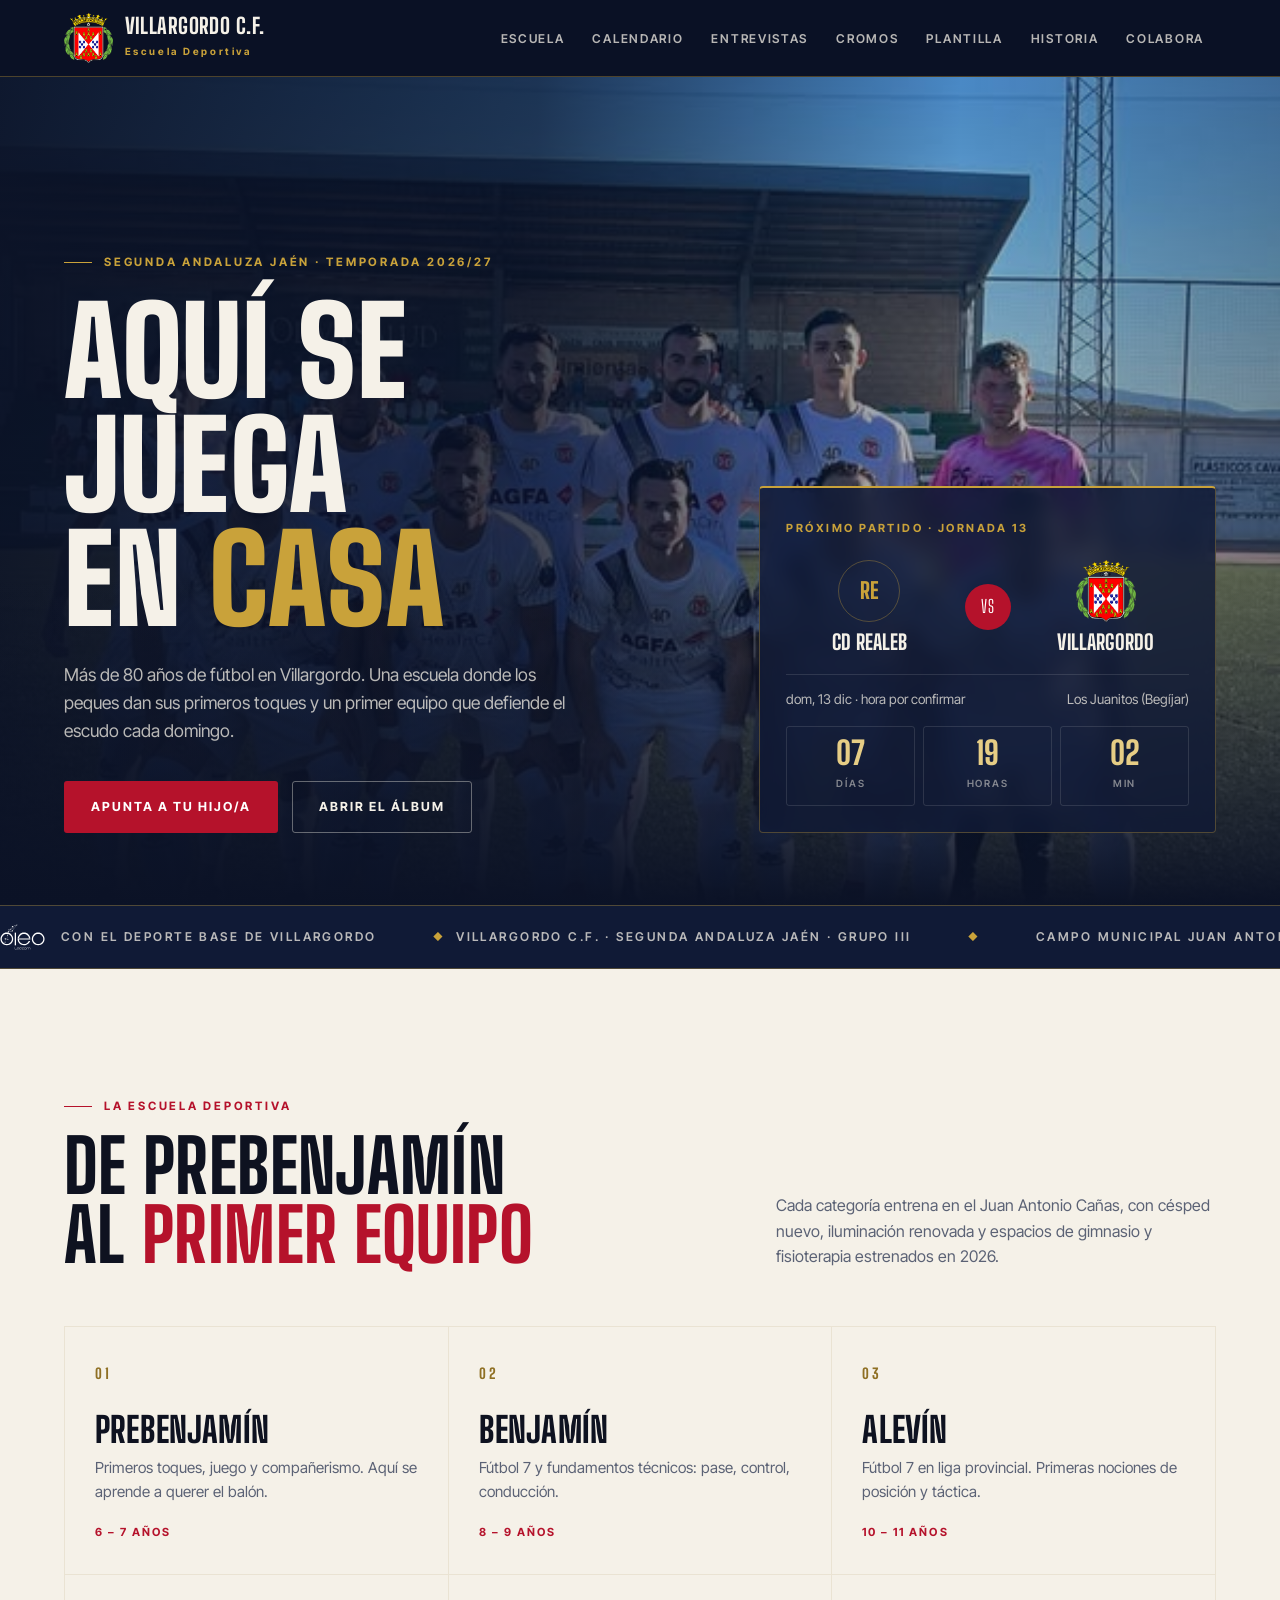
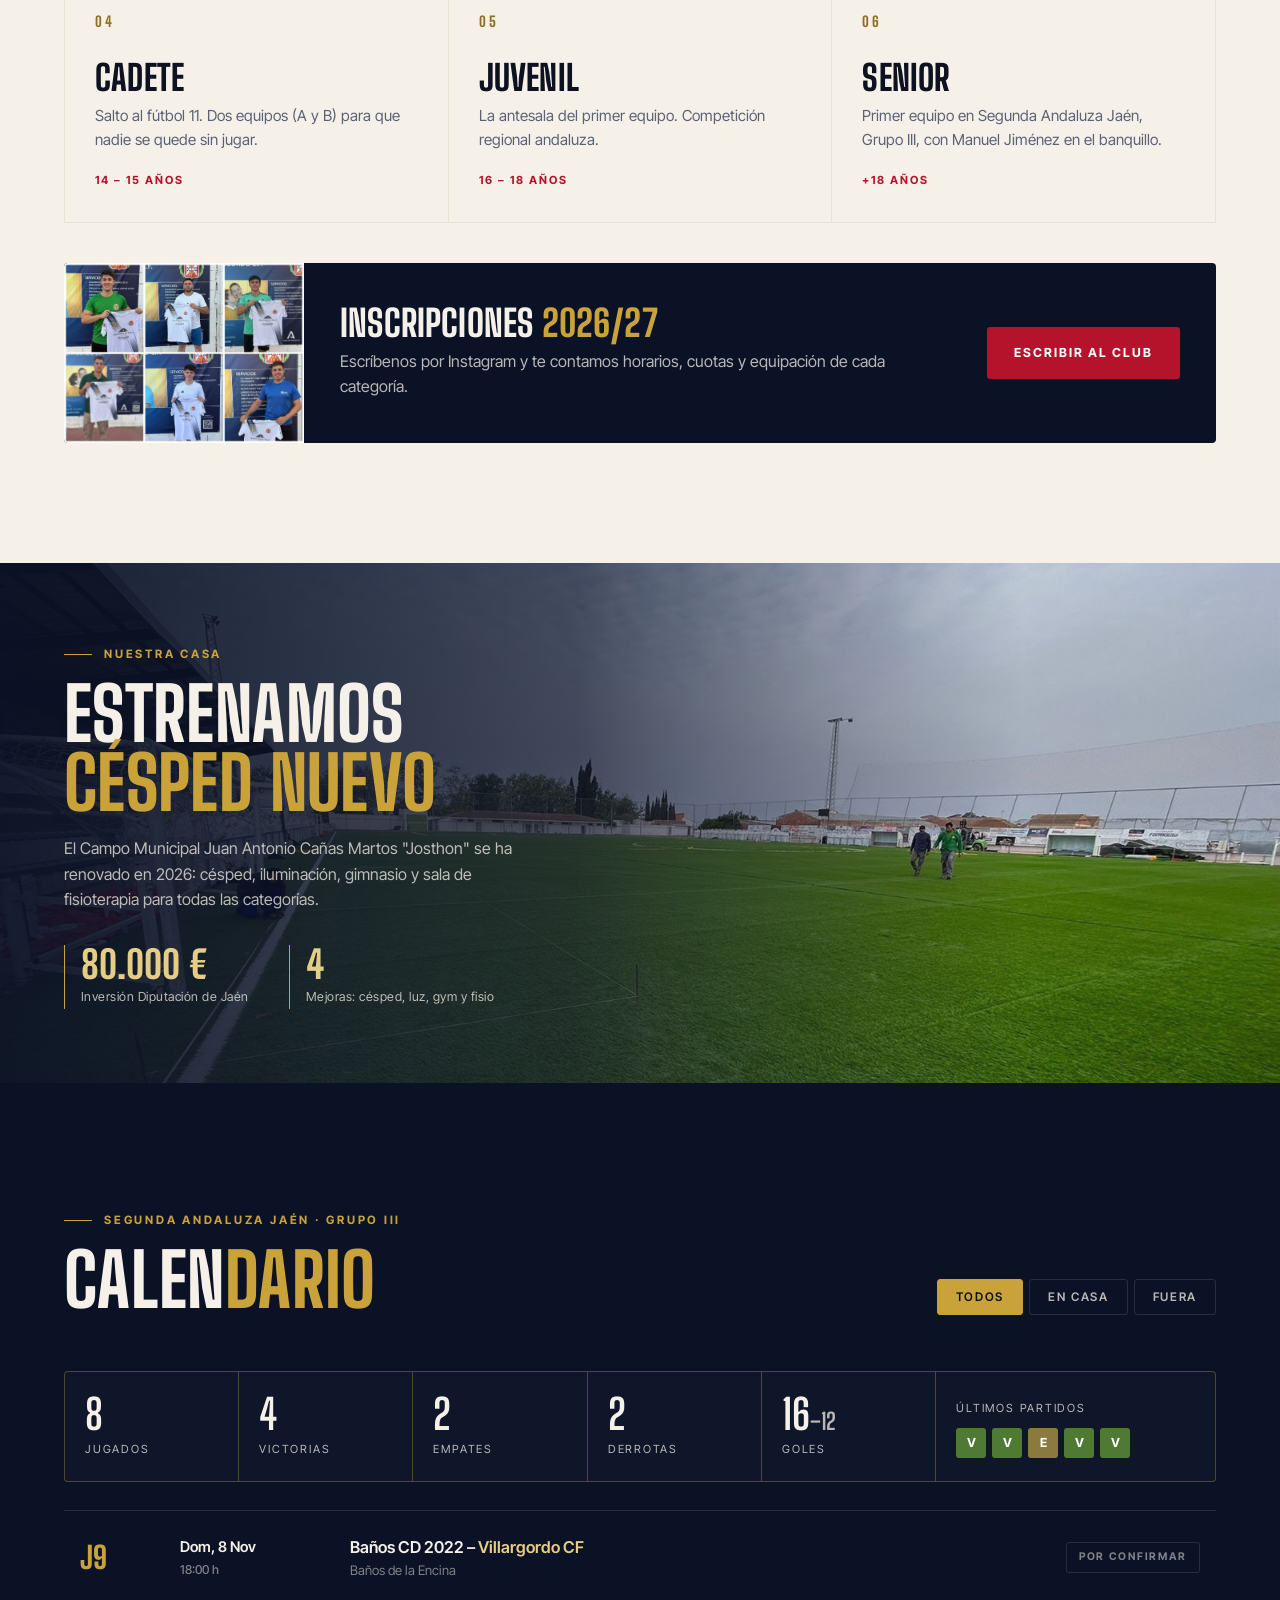
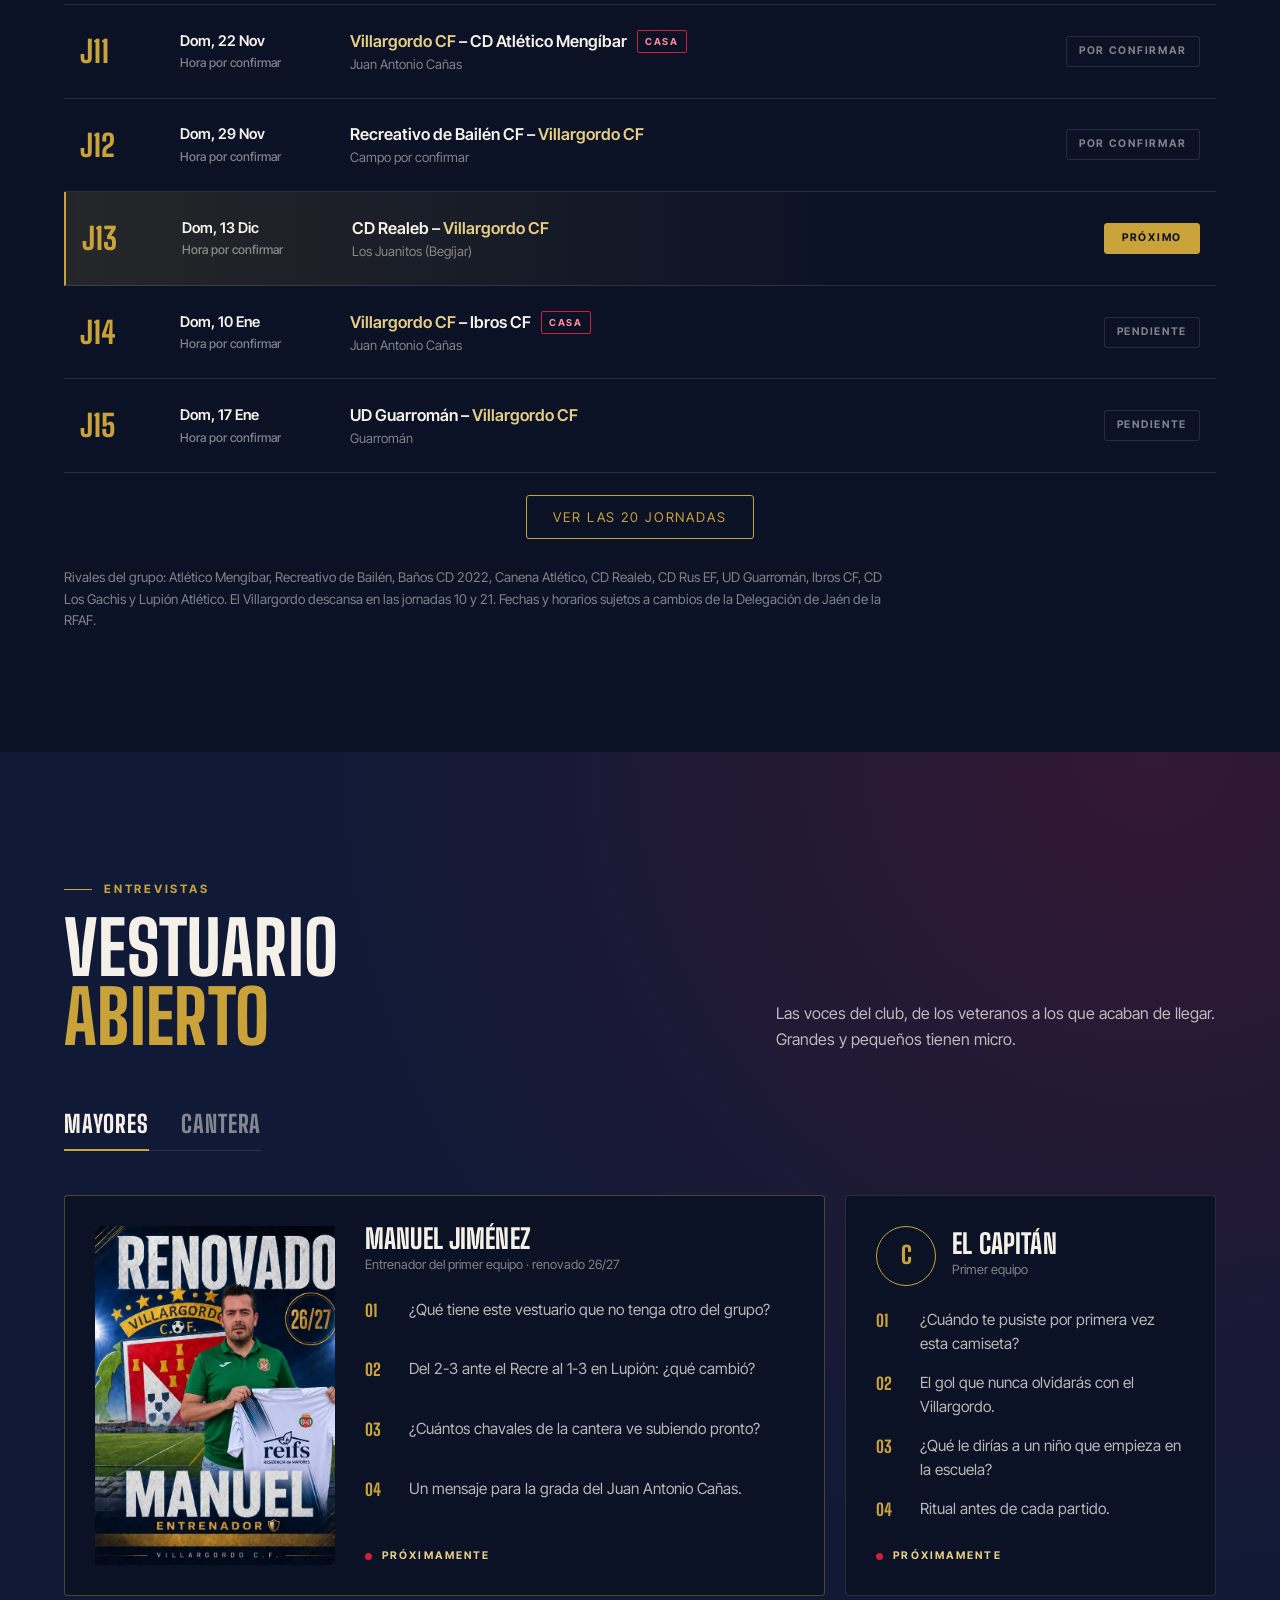
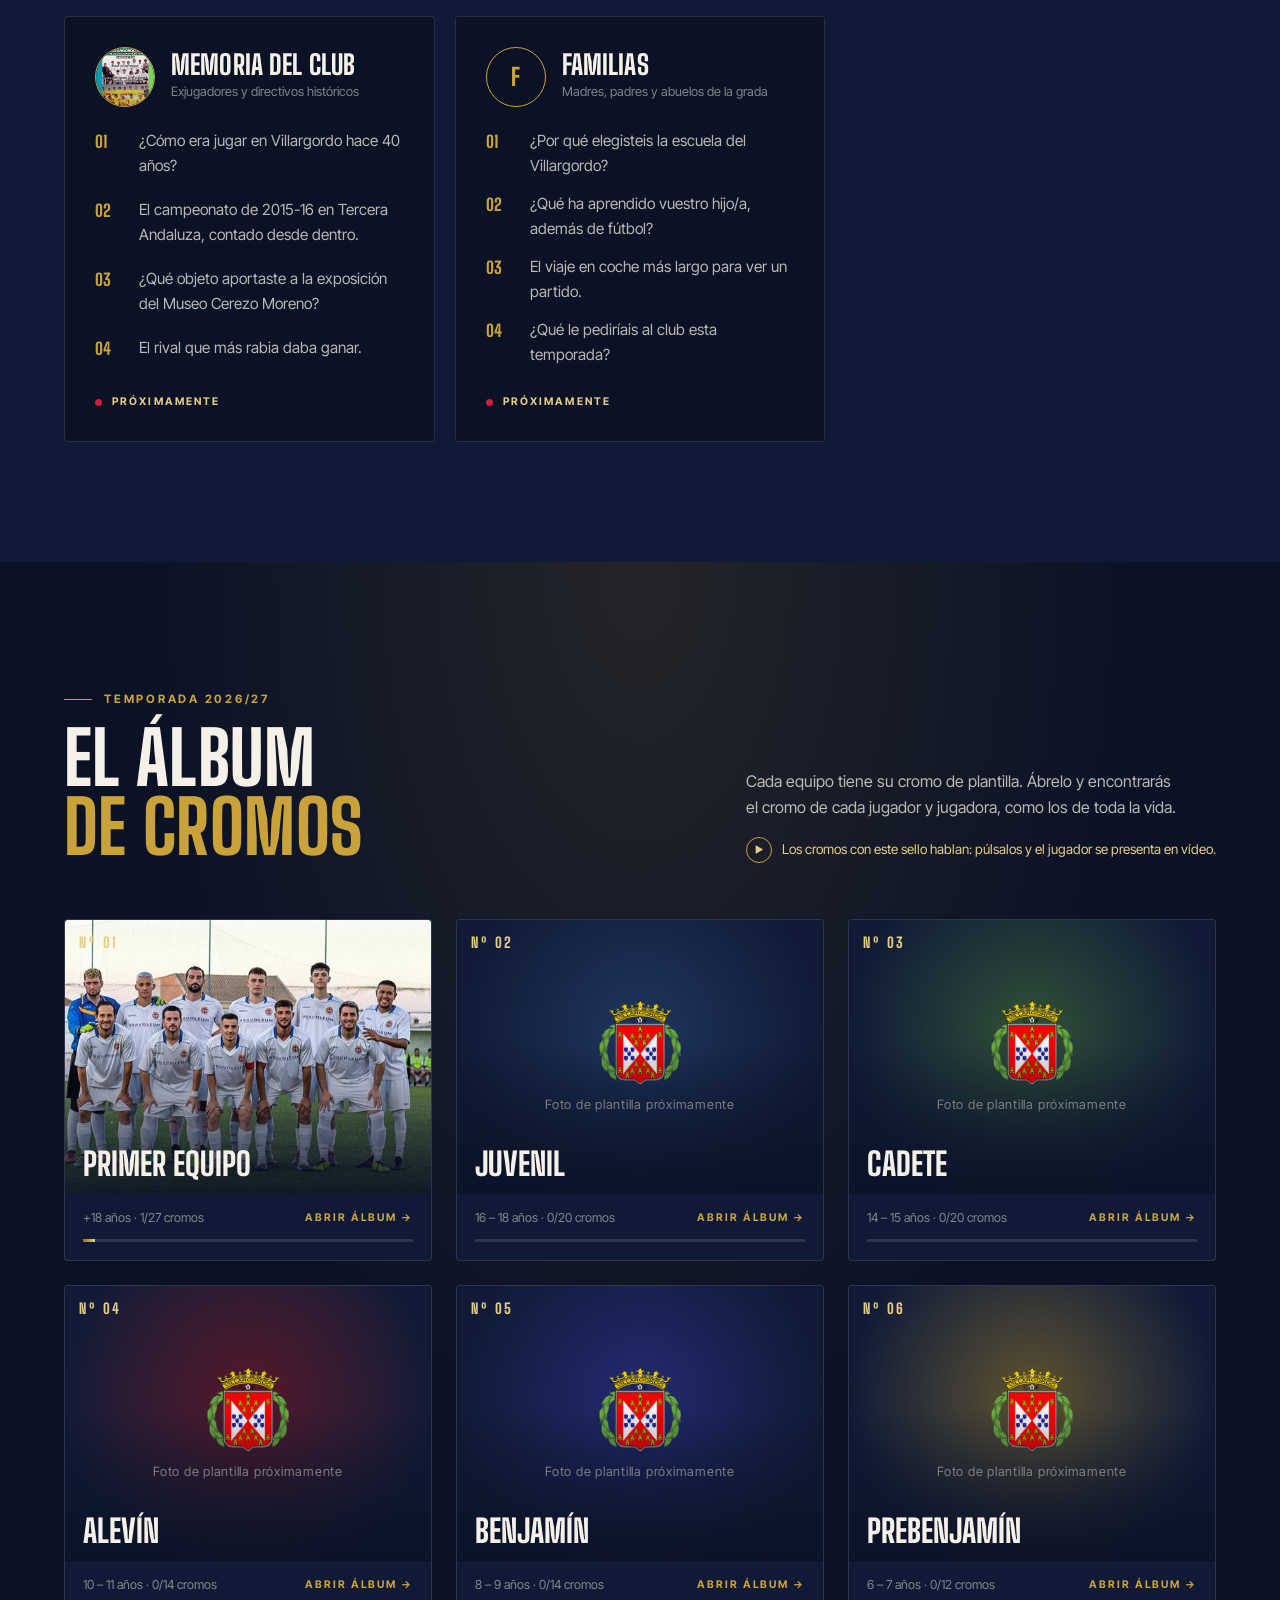
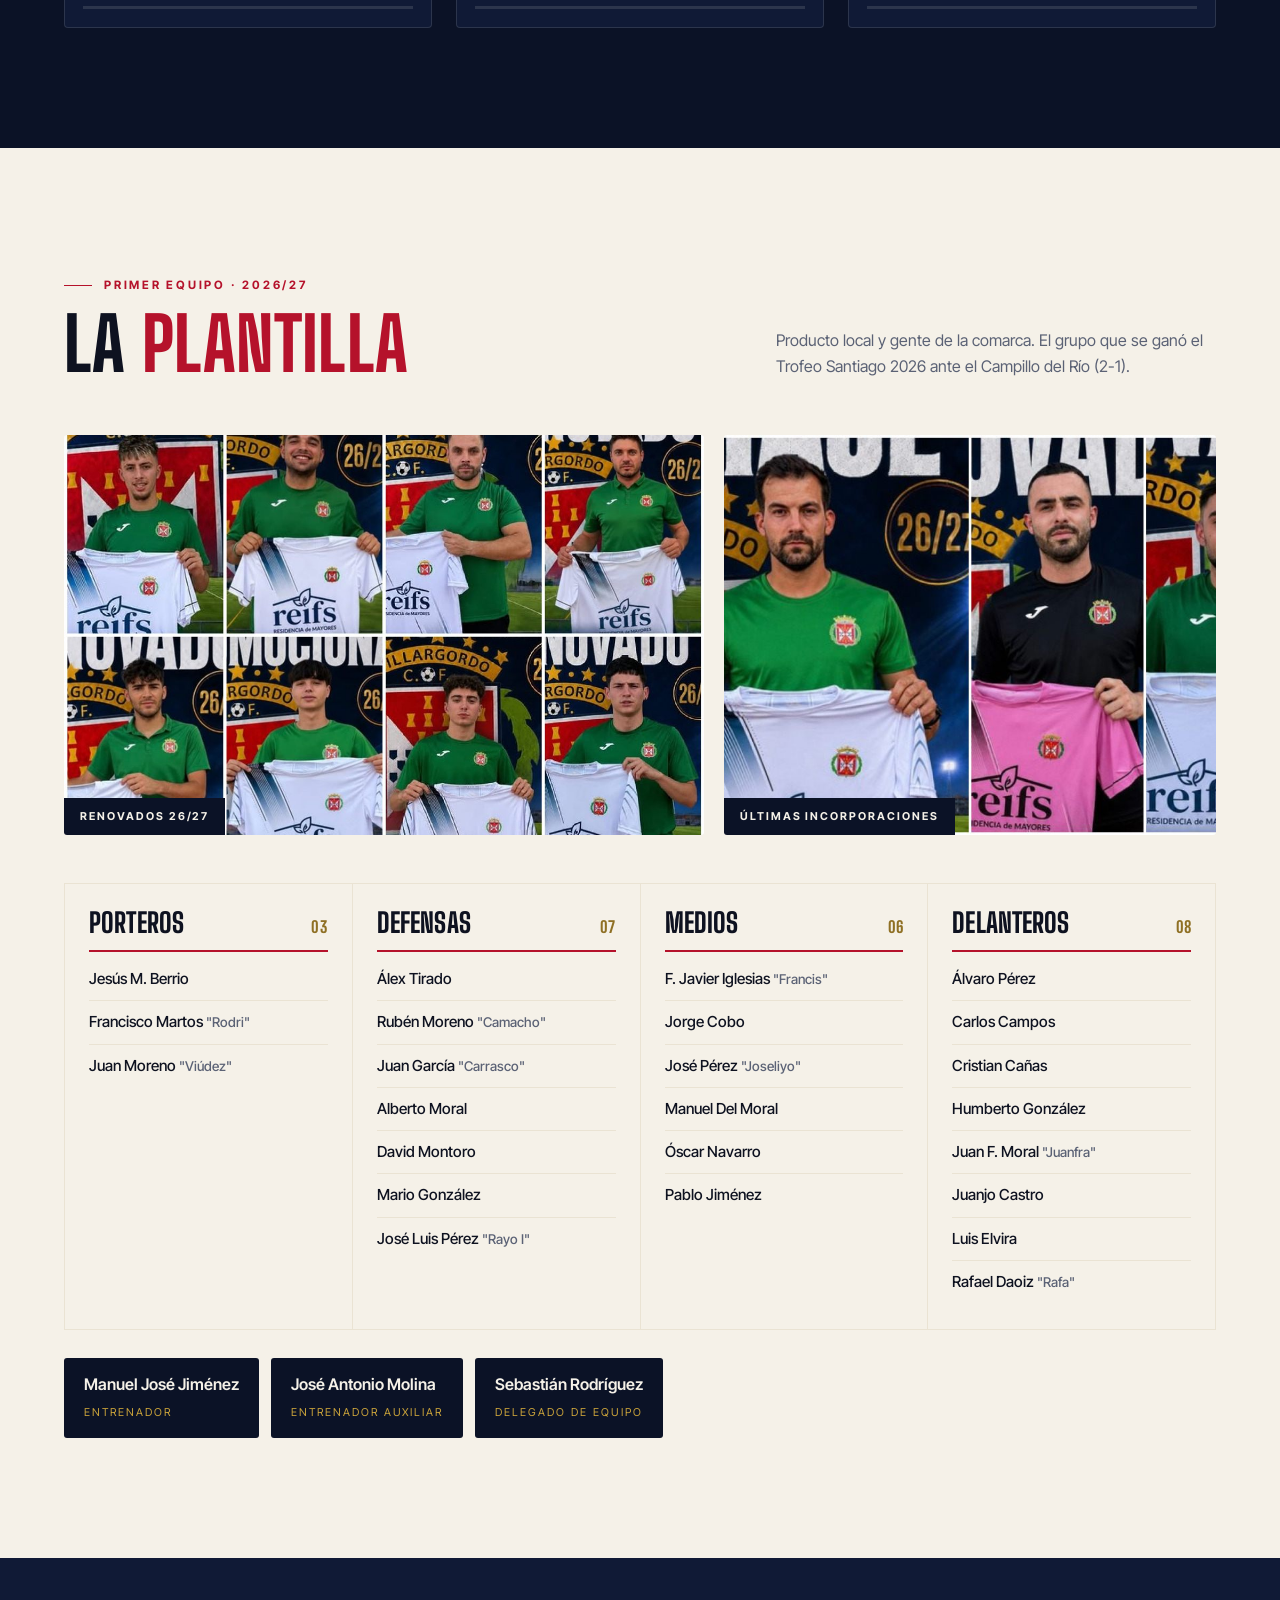
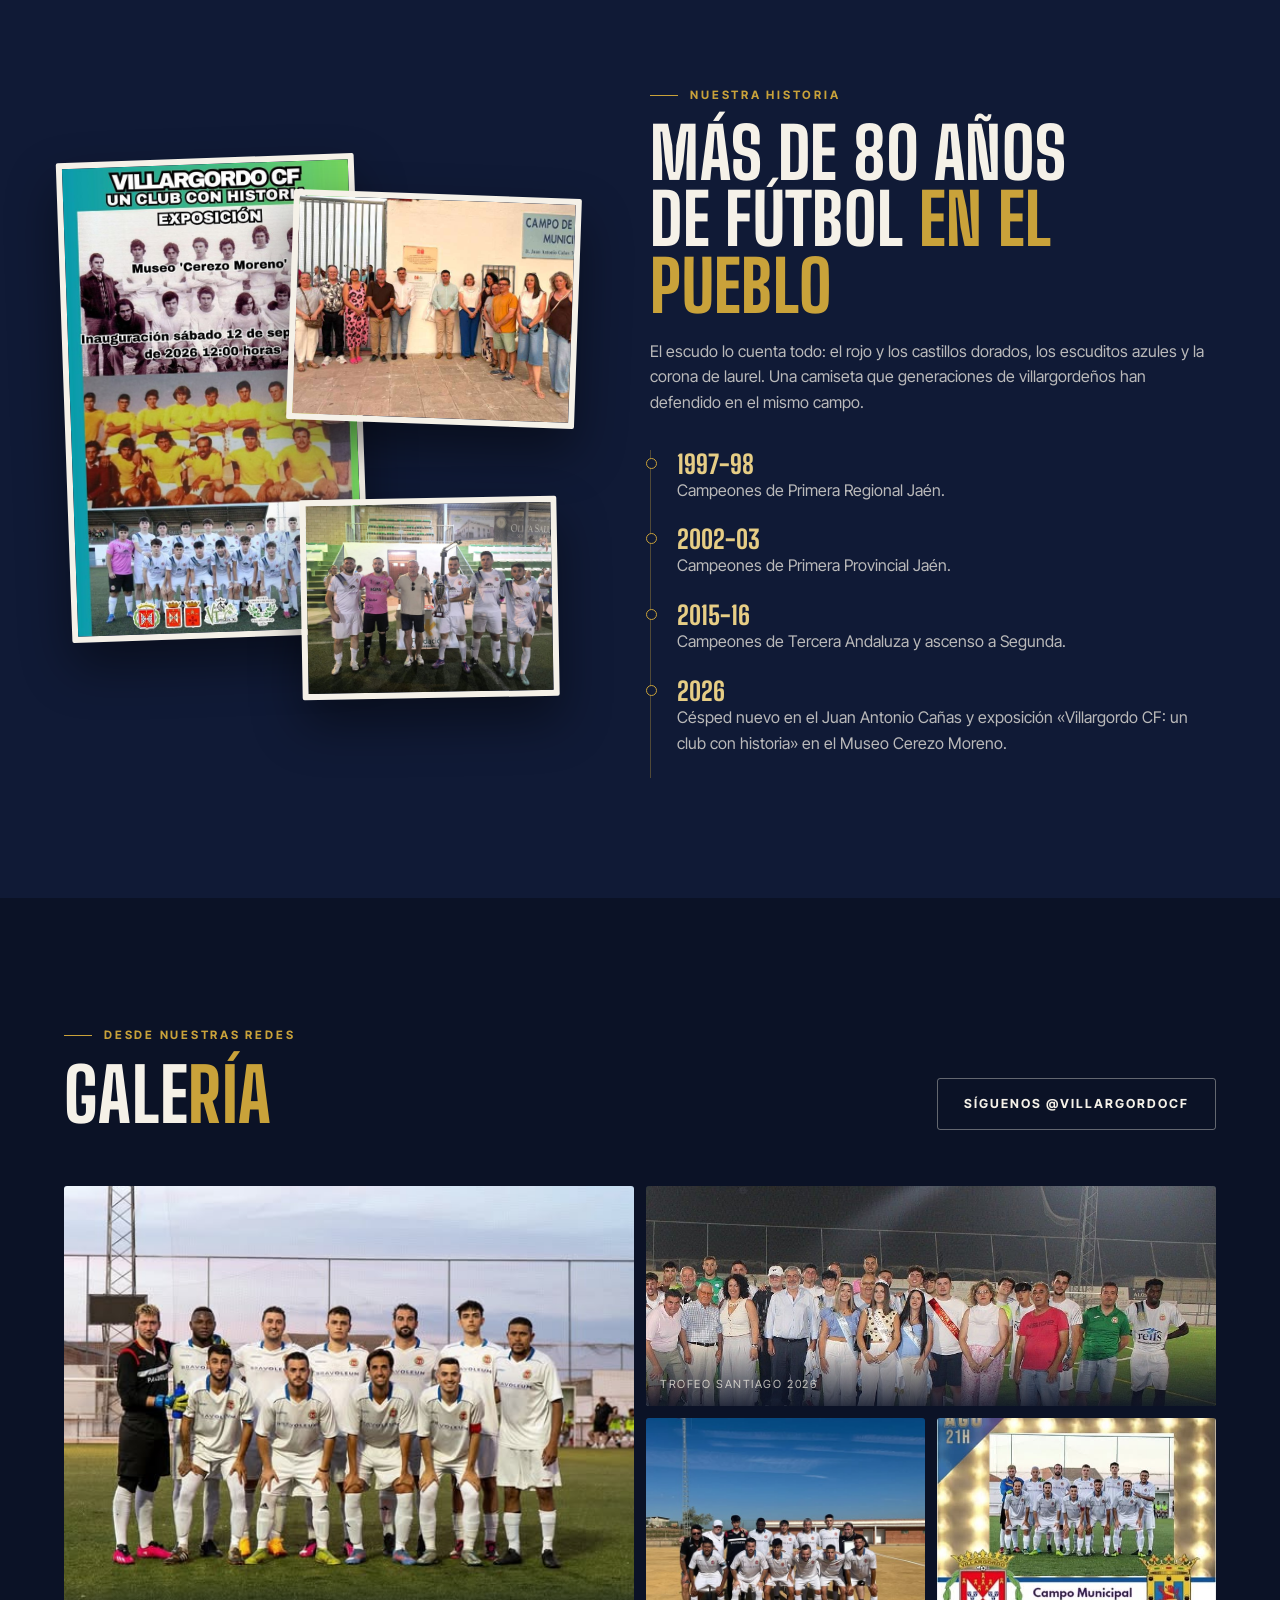
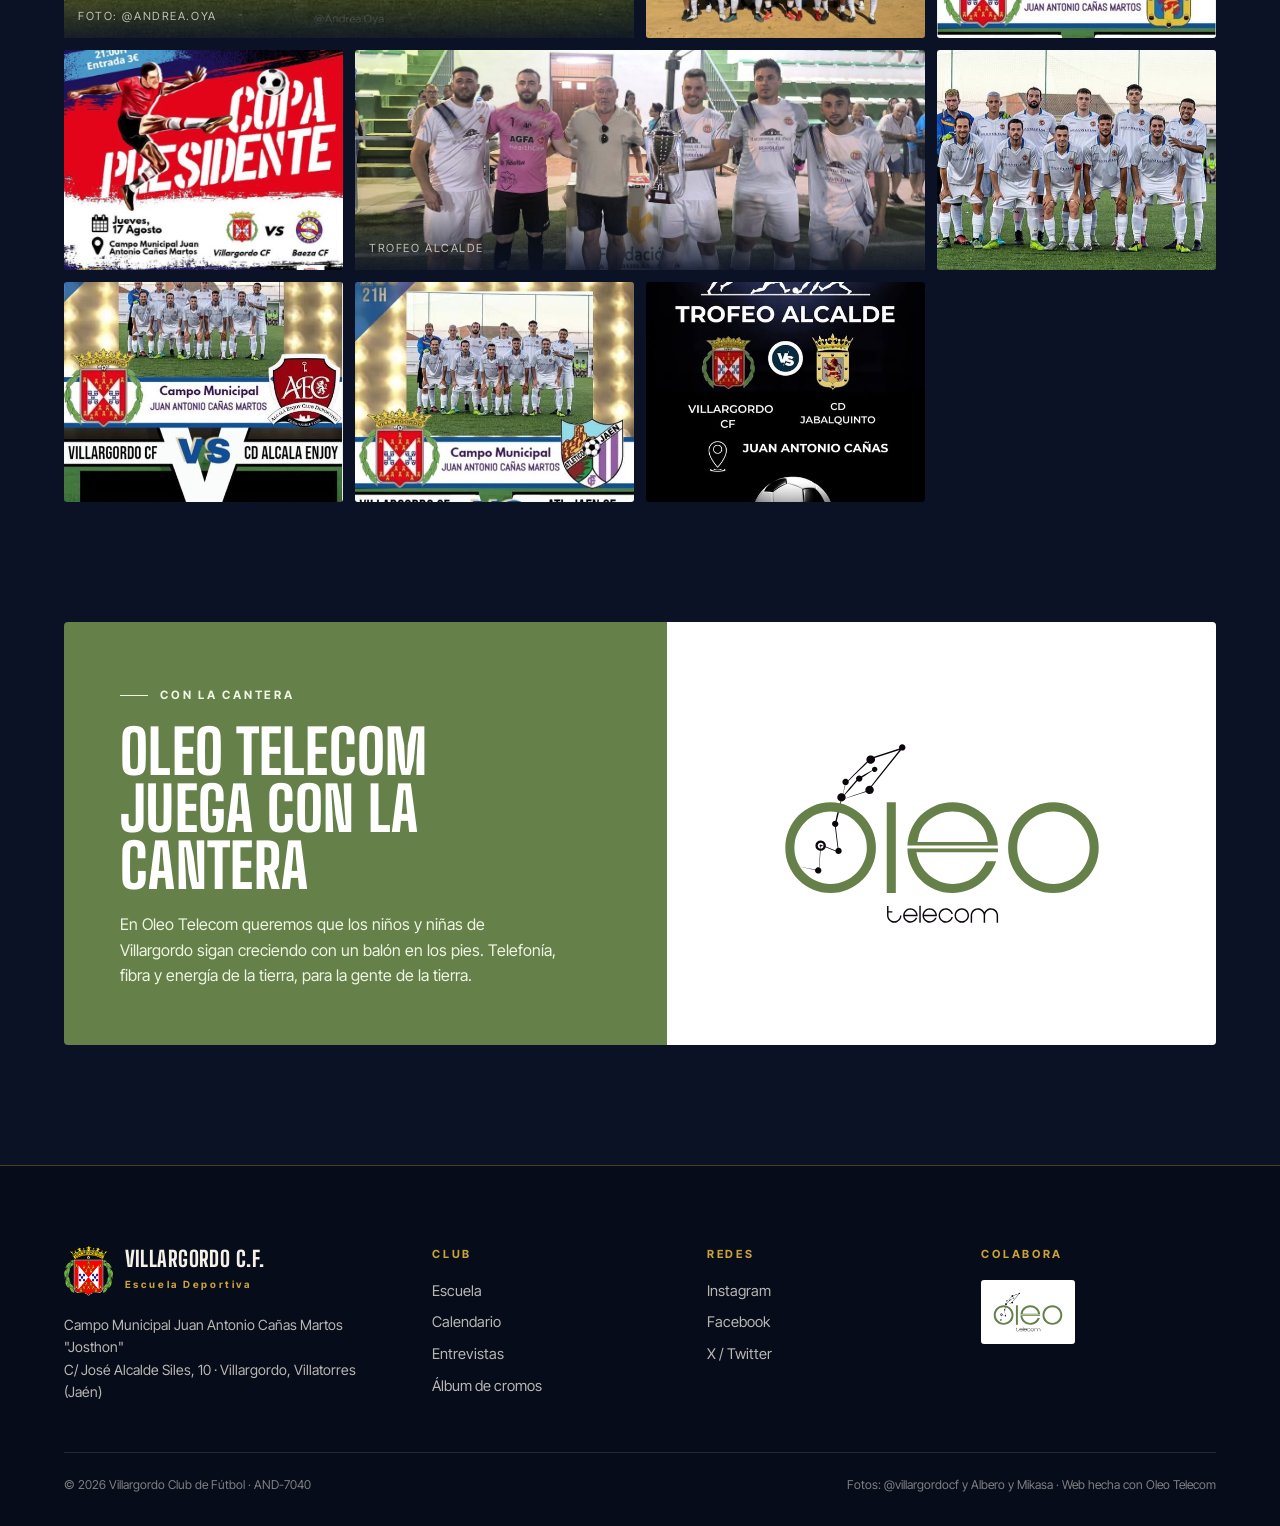
==== index.html @ f316172e "Actualiza la web 5/11/2026, 17:47:30" ====
<!doctype html>
<html lang="es">
<head>
<meta charset="utf-8">
<meta name="viewport" content="width=device-width, initial-scale=1">
<title>Escuela Deportiva Villargordo CF</title>
<meta name="description" content="Escuela Deportiva y primer equipo del Villargordo CF (Villatorres, Jaén). Calendario, cantera, entrevistas, álbum de cromos y más de 80 años de fútbol en Villargordo.">
<meta name="theme-color" content="#0B1226">
<link rel="icon" href="img/escudo.png">
<link rel="preconnect" href="https://fonts.googleapis.com">
<link rel="preconnect" href="https://fonts.gstatic.com" crossorigin>
<link href="https://fonts.googleapis.com/css2?family=Big+Shoulders+Display:wght@700;800;900&family=Inter+Tight:wght@400;500;600;700&display=swap" rel="stylesheet">
<link rel="stylesheet" href="cromos.css?v=2">
<style>
:root{
  --noche:#0B1226; --noche-2:#101A36; --noche-3:#17234A; --fondo-pie:#070C1A;
  --carmesi:#B5122B; --carmesi-2:#D21E3B;
  --oro:#C9A23A; --oro-claro:#E6CD85; --oro-osc:#8F7024;
  --hueso:#F5F1E8; --hueso-2:#EAE3D3; --tinta:#0E1220; --gris:#5B6275;
  --claro:rgba(245,241,232,.74); --tenue:rgba(245,241,232,.5);
  --hilo:rgba(201,162,58,.35); --hilo-claro:rgba(245,241,232,.12);
  --laurel:#4F7A34; --oleo:#658049;
  --display:"Big Shoulders Display",Impact,sans-serif;
  --texto:"Inter Tight",system-ui,sans-serif;
  --r:14px;
}
*{box-sizing:border-box;margin:0;padding:0}
html{scroll-behavior:smooth}
body{font-family:var(--texto);color:var(--hueso);background:var(--noche);line-height:1.6;overflow-x:hidden;-webkit-font-smoothing:antialiased}
img{max-width:100%;display:block}
a{color:inherit}
.wrap{max-width:1200px;margin:0 auto;padding:0 24px}
h1,h2,h3{font-family:var(--display);font-weight:800;text-transform:uppercase;line-height:.94;letter-spacing:.005em}
.kicker{display:inline-flex;align-items:center;gap:12px;font-size:.72rem;font-weight:700;letter-spacing:.24em;text-transform:uppercase;color:var(--oro)}
.kicker::before{content:"";width:28px;height:1px;background:currentColor}
.sec{padding:120px 0;position:relative}
.sec-head{display:flex;justify-content:space-between;align-items:end;gap:32px;margin-bottom:56px;flex-wrap:wrap}
.sec-head h2{font-size:clamp(2.6rem,6vw,4.6rem);margin-top:16px}
.sec-head h2 em{font-style:normal;color:var(--oro)}
.sec-head p{max-width:440px;color:var(--claro)}
/* secciones claras */
.claro{background:var(--hueso);color:var(--tinta)}
.claro .sec-head p{color:var(--gris)}
.claro .kicker{color:var(--carmesi)}
.claro .sec-head h2 em{color:var(--carmesi)}

.btns{display:flex;gap:14px;margin-top:36px;flex-wrap:wrap}
.btn{display:inline-flex;align-items:center;gap:10px;padding:15px 26px;border-radius:3px;font-weight:700;font-size:.78rem;letter-spacing:.16em;text-transform:uppercase;text-decoration:none;border:1px solid transparent;cursor:pointer;font-family:inherit;transition:background .25s,color .25s,border-color .25s}
.btn-rojo{background:var(--carmesi);color:#fff}
.btn-rojo:hover{background:var(--carmesi-2)}
.btn-linea{border-color:rgba(245,241,232,.38);color:var(--hueso);background:transparent}
.btn-linea:hover{border-color:var(--oro);color:var(--oro)}
.btn-oscuro{background:var(--tinta);color:var(--hueso)}
.btn-oscuro:hover{background:var(--carmesi)}

/* ---------- cabecera ---------- */
.top{position:sticky;top:0;z-index:50;background:rgba(11,18,38,.86);backdrop-filter:blur(12px);-webkit-backdrop-filter:blur(12px);border-bottom:1px solid var(--hilo)}
.top .wrap{display:flex;align-items:center;justify-content:space-between;height:76px}
.marca{display:flex;align-items:center;gap:12px;text-decoration:none}
.marca img{height:50px;width:auto}
.marca b{font-family:var(--display);font-size:1.35rem;font-weight:800;text-transform:uppercase;line-height:.9;letter-spacing:.02em}
.marca small{display:block;font-size:.62rem;letter-spacing:.26em;color:var(--oro);font-weight:700;margin-top:3px}
nav ul{display:flex;gap:4px;list-style:none}
nav a{text-decoration:none;font-weight:600;font-size:.76rem;letter-spacing:.14em;text-transform:uppercase;padding:10px 12px;color:var(--claro);position:relative;transition:color .2s}
nav a::after{content:"";position:absolute;left:12px;right:12px;bottom:4px;height:1px;background:var(--oro);transform:scaleX(0);transition:transform .25s}
nav a:hover{color:var(--hueso)}
nav a:hover::after{transform:scaleX(1)}
.burger{display:none;background:none;border:1px solid var(--hilo);color:var(--hueso);font-size:1.3rem;width:44px;height:44px;border-radius:3px;cursor:pointer}

/* ---------- portada ---------- */
.hero{position:relative;min-height:92vh;display:flex;align-items:flex-end;overflow:hidden;background:var(--noche)}
.hero>img{position:absolute;inset:0;width:100%;height:100%;object-fit:cover;object-position:center 35%}
.hero::before{content:"";position:absolute;inset:0;z-index:1;background:linear-gradient(90deg,rgba(11,18,38,.96) 0%,rgba(11,18,38,.78) 42%,rgba(11,18,38,.25) 75%,rgba(11,18,38,.45) 100%)}
.hero::after{content:"";position:absolute;inset:auto 0 0 0;height:40%;z-index:1;background:linear-gradient(180deg,transparent,var(--noche))}
.hero .wrap{position:relative;z-index:3;padding-bottom:72px;padding-top:80px;display:grid;grid-template-columns:1.4fr 1fr;gap:56px;align-items:end;width:100%}
.hero h1{font-size:clamp(3.4rem,9.5vw,8.2rem);margin-top:22px;font-weight:900}
.hero h1 em{font-style:normal;color:var(--oro)}
.hero .lead{max-width:520px;margin-top:24px;font-size:1.1rem;color:var(--claro)}

.partido{background:rgba(16,26,54,.82);backdrop-filter:blur(10px);-webkit-backdrop-filter:blur(10px);border:1px solid var(--hilo);border-top:2px solid var(--oro);border-radius:4px;padding:26px}
.partido .tag{font-size:.7rem;font-weight:700;letter-spacing:.22em;text-transform:uppercase;color:var(--oro)}
.partido .vs{display:grid;grid-template-columns:1fr auto 1fr;align-items:center;gap:12px;text-align:center;margin:20px 0}
.partido .eq{font-family:var(--display);font-size:1.3rem;font-weight:800;text-transform:uppercase;line-height:1.05}
.partido .eq img{height:62px;margin:0 auto 10px}
.partido .rival-ico{height:62px;width:62px;margin:0 auto 10px;border-radius:50%;border:1px solid var(--hilo);display:grid;place-items:center;font-size:1.4rem;color:var(--oro)}
.partido .x{font-family:var(--display);font-size:1.1rem;color:#fff;background:var(--carmesi);width:46px;height:46px;border-radius:50%;display:grid;place-items:center;letter-spacing:.06em}
.partido .info{border-top:1px solid var(--hilo-claro);padding-top:14px;font-size:.84rem;color:var(--claro);display:flex;justify-content:space-between;gap:10px;flex-wrap:wrap}
.cuenta{display:grid;grid-template-columns:repeat(3,1fr);gap:8px;margin-top:16px}
.cuenta div{border:1px solid var(--hilo-claro);border-radius:3px;padding:10px 4px;text-align:center}
.cuenta b{font-family:var(--display);font-size:2rem;font-weight:800;display:block;line-height:1;color:var(--oro-claro)}
.cuenta span{font-size:.62rem;letter-spacing:.18em;text-transform:uppercase;color:var(--tenue);font-weight:600}

/* ---------- cinta patrocinador ---------- */
.cinta{background:var(--noche-2);overflow:hidden;white-space:nowrap;border-top:1px solid var(--hilo);border-bottom:1px solid var(--hilo)}
.cinta .pista{display:inline-flex;gap:56px;padding:18px 0;animation:corre 40s linear infinite}
.cinta span{display:inline-flex;align-items:center;gap:16px;font-size:.76rem;font-weight:600;letter-spacing:.2em;text-transform:uppercase;color:var(--claro)}
.cinta span::after{content:"◆";color:var(--oro);font-size:.6rem;margin-left:40px}
.cinta img{height:26px;width:auto}
@keyframes corre{to{transform:translateX(-50%)}}

/* ---------- escuela (claro) ---------- */
.cats{display:grid;grid-template-columns:repeat(3,1fr);gap:1px;background:var(--hueso-2);border:1px solid var(--hueso-2)}
.cat{background:var(--hueso);padding:34px 30px 30px;position:relative;transition:background .3s}
.cat::before{content:"";position:absolute;left:0;top:0;height:2px;width:0;background:var(--carmesi);transition:width .4s}
.cat:hover{background:#fff}
.cat:hover::before{width:100%}
.cat .num{font-family:var(--display);font-weight:800;font-size:.9rem;letter-spacing:.2em;color:var(--oro-osc)}
.cat h3{font-size:2.2rem;margin-top:26px}
.cat p{font-size:.95rem;margin-top:10px;color:var(--gris)}
.cat .edad{display:inline-block;margin-top:20px;font-weight:700;font-size:.7rem;letter-spacing:.18em;text-transform:uppercase;color:var(--carmesi)}
.inscribe{margin-top:40px;display:grid;grid-template-columns:240px 1fr auto;gap:36px;align-items:center;background:var(--noche);color:var(--hueso);border-radius:4px;overflow:hidden;padding-right:36px}
.inscribe img{width:100%;height:100%;min-height:180px;object-fit:cover}
.inscribe h3{font-size:2.3rem}
.inscribe h3 em{font-style:normal;color:var(--oro)}
.inscribe p{color:var(--claro);margin-top:8px}

/* ---------- campo ---------- */
.campo{position:relative;min-height:520px;display:flex;align-items:center;overflow:hidden}
.campo>img{position:absolute;inset:0;width:100%;height:100%;object-fit:cover}
.campo::before{content:"";position:absolute;inset:0;z-index:1;background:linear-gradient(90deg,rgba(11,18,38,.95) 0%,rgba(11,18,38,.72) 45%,rgba(11,18,38,.1) 80%)}
.campo .wrap{position:relative;z-index:2;width:100%}
.campo h2{font-size:clamp(2.6rem,6vw,4.6rem);max-width:600px;margin-top:16px}
.campo h2 em{font-style:normal;color:var(--oro)}
.campo p{max-width:480px;margin-top:18px;color:var(--claro)}
.datos{display:flex;gap:40px;margin-top:32px;flex-wrap:wrap}
.datos div{border-left:1px solid var(--oro);padding-left:16px}
.datos b{font-family:var(--display);font-size:2.4rem;font-weight:800;display:block;line-height:1;color:var(--oro-claro)}
.datos span{font-size:.78rem;color:var(--claro);letter-spacing:.04em}

/* ---------- calendario ---------- */
.cal-sec{background:var(--noche)}
.filtros{display:flex;gap:6px;flex-wrap:wrap}
.filtros button{border:1px solid var(--hilo-claro);background:none;color:var(--claro);padding:10px 18px;border-radius:3px;font-weight:600;font-size:.74rem;letter-spacing:.14em;text-transform:uppercase;cursor:pointer;font-family:inherit;transition:all .2s}
.filtros button:hover{border-color:var(--oro);color:var(--oro)}
.filtros button[aria-pressed=true]{background:var(--oro);color:var(--tinta);border-color:var(--oro)}
.balance{display:grid;grid-template-columns:repeat(5,1fr) 1.6fr;border:1px solid var(--hilo);border-radius:4px;margin-bottom:28px;background:rgba(255,255,255,.02)}
.balance>div{padding:22px 20px;border-right:1px solid var(--hilo)}
.balance>div:last-child{border-right:0}
.balance b{display:block;font-family:"Big Shoulders Display",sans-serif;font-size:2.6rem;line-height:1;color:var(--hueso)}
.balance b small{font-size:.55em;color:var(--claro)}
.balance span{display:block;margin-top:6px;font-size:.7rem;letter-spacing:.16em;text-transform:uppercase;color:var(--claro)}
.balance .racha p{display:flex;gap:6px;margin-top:10px}
.balance .racha i{font-style:normal;width:30px;height:30px;display:grid;place-items:center;border-radius:3px;font-weight:700;font-size:.78rem;color:#fff}
.balance .racha i.V{background:var(--laurel)}.balance .racha i.E{background:#8a7a3e}.balance .racha i.D{background:var(--carmesi)}
.ver-todo-c{text-align:center;margin-top:22px}
.ver-todo{border:1px solid var(--oro);background:none;color:var(--oro);padding:13px 26px;border-radius:3px;font:600 .76rem/1 inherit;font-family:inherit;letter-spacing:.14em;text-transform:uppercase;cursor:pointer}
.ver-todo:hover{background:var(--oro);color:var(--tinta)}
@media (max-width:760px){.balance{grid-template-columns:repeat(5,1fr)}.balance>div{padding:14px 8px;text-align:center}.balance b{font-size:1.8rem}.balance span{font-size:.56rem;letter-spacing:.08em}.balance .racha{grid-column:1/-1;border-top:1px solid var(--hilo)}.balance .racha p{justify-content:center}}
.jornadas{display:grid;border-top:1px solid var(--hilo-claro)}
.jor{display:grid;grid-template-columns:80px 150px 1fr auto;align-items:center;gap:20px;padding:22px 16px;border-bottom:1px solid var(--hilo-claro);transition:background .2s}
.jor:hover{background:rgba(245,241,232,.03)}
.jor .j{font-family:var(--display);font-size:1.9rem;font-weight:800;color:var(--oro)}
.jor .f{font-weight:600;font-size:.92rem;text-transform:capitalize}
.jor .f small{display:block;color:var(--tenue);font-weight:500;text-transform:none}
.jor .cruce{font-weight:600;font-size:1.02rem}
.jor .cruce .nos{color:var(--oro-claro)}
.jor .cruce small{display:block;font-weight:400;color:var(--tenue);font-size:.82rem}
.res{font-family:var(--display);font-weight:800;font-size:1.35rem;min-width:96px;text-align:center;padding:6px 12px;border-radius:3px;letter-spacing:.04em}
.res.V{background:var(--laurel);color:#fff} .res.E{background:var(--oro-osc);color:#fff} .res.D{background:var(--carmesi);color:#fff}
.res.P{font-family:var(--texto);font-size:.66rem;font-weight:700;letter-spacing:.16em;text-transform:uppercase;color:var(--tenue);border:1px solid var(--hilo-claro)}
.jor.prox{background:linear-gradient(90deg,rgba(201,162,58,.14),transparent 70%);border-left:2px solid var(--oro)}
.jor.prox .res.P{background:var(--oro);color:var(--tinta);border-color:var(--oro)}
.casa{display:inline-block;font-size:.6rem;font-weight:700;letter-spacing:.18em;padding:3px 7px;border-radius:2px;border:1px solid var(--carmesi-2);color:#ff8a99;margin-left:10px;vertical-align:2px}
.nota{margin-top:28px;font-size:.84rem;color:var(--tenue);max-width:820px}

/* ---------- entrevistas ---------- */
.vest{background:var(--noche-2);overflow:hidden}
.vest::before{content:"";position:absolute;inset:0;background:radial-gradient(circle at 90% 0%,rgba(181,18,43,.22),transparent 45%)}
.vest .wrap{position:relative}
.tabs{display:inline-flex;gap:32px;margin-bottom:44px;border-bottom:1px solid var(--hilo-claro)}
.tabs button{border:0;background:none;color:var(--tenue);font-family:var(--display);font-weight:800;text-transform:uppercase;font-size:1.5rem;padding:0 0 12px;cursor:pointer;letter-spacing:.04em;position:relative}
.tabs button[aria-selected=true]{color:var(--hueso)}
.tabs button[aria-selected=true]::after{content:"";position:absolute;left:0;right:0;bottom:-1px;height:2px;background:var(--oro)}
.panel[hidden]{display:none}
.entrevistas{display:grid;grid-template-columns:repeat(auto-fill,minmax(320px,1fr));gap:20px}
.ent{background:var(--noche);border:1px solid var(--hilo-claro);border-radius:4px;padding:30px;display:flex;flex-direction:column;transition:border-color .3s}
.ent:hover{border-color:var(--hilo)}
.ent .quien{display:flex;gap:16px;align-items:center;margin-bottom:22px}
.avatar{width:60px;height:60px;flex:none;border-radius:50%;display:grid;place-items:center;font-family:var(--display);font-size:1.5rem;font-weight:800;color:var(--oro);border:1px solid var(--oro);overflow:hidden}
.avatar img{width:100%;height:100%;object-fit:cover;object-position:center 22%}
.ent h3{font-size:1.7rem}
.ent .rol{font-size:.8rem;color:var(--tenue);margin-top:4px}
.ent ol{list-style:none;counter-reset:q;display:grid;gap:14px;flex:1}
.ent li{counter-increment:q;display:grid;grid-template-columns:34px 1fr;gap:10px;font-size:.96rem;color:var(--claro)}
.ent li::before{content:counter(q,decimal-leading-zero);font-family:var(--display);font-weight:800;color:var(--oro);font-size:1.05rem;line-height:1.5}
.estado{margin-top:26px;font-size:.66rem;font-weight:700;letter-spacing:.2em;text-transform:uppercase;display:inline-flex;align-self:flex-start;align-items:center;gap:10px;color:var(--oro-claro)}
.estado::before{content:"";width:7px;height:7px;border-radius:50%;background:var(--carmesi-2);animation:lat 1.6s infinite}
@keyframes lat{50%{opacity:.25}}
.ent.destacada{grid-column:span 2;display:grid;grid-template-columns:240px 1fr;gap:30px;border-color:var(--hilo)}
.ent.destacada>img{width:100%;height:100%;min-height:300px;object-fit:cover;object-position:center 18%;border-radius:2px}
.ent.destacada>div{display:flex;flex-direction:column}
.camiseta{width:60px;height:60px;flex:none}
.ruleta{margin-top:44px;display:grid;grid-template-columns:auto 1fr;gap:36px;align-items:center;border:1px solid var(--hilo);border-radius:4px;padding:34px;background:linear-gradient(120deg,rgba(201,162,58,.08),transparent 60%)}
.ruleta button{width:132px;height:132px;border-radius:50%;border:2px solid var(--oro);background:conic-gradient(var(--carmesi) 0 60deg,var(--noche-3) 0 120deg,var(--carmesi) 0 180deg,var(--noche-3) 0 240deg,var(--carmesi) 0 300deg,var(--noche-3) 0);font-family:var(--display);font-weight:800;font-size:1.4rem;text-transform:uppercase;cursor:pointer;color:#fff;letter-spacing:.06em;transition:transform .7s cubic-bezier(.2,.8,.2,1);box-shadow:0 0 0 6px rgba(201,162,58,.12)}
.ruleta .preg{font-family:var(--display);font-weight:700;font-size:clamp(1.7rem,3.4vw,2.5rem);line-height:1.1;text-transform:none}
.ruleta small{display:block;margin-bottom:10px;font-weight:700;letter-spacing:.2em;text-transform:uppercase;font-size:.68rem;color:var(--oro)}
.aviso{margin-top:24px;font-size:.84rem;color:var(--tenue);border-left:1px solid var(--oro);padding-left:14px}

/* ---------- álbum de cromos ---------- */
.album-sec{background:var(--noche);overflow:hidden}
.album-sec::before{content:"";position:absolute;inset:0;background:radial-gradient(ellipse at 50% 0%,rgba(201,162,58,.13),transparent 55%)}
.album-sec .wrap{position:relative}
.video-pista{display:inline-flex;align-items:center;gap:10px;margin-top:16px;font-size:.84rem;color:var(--oro-claro)}
.video-pista i{width:26px;height:26px;border-radius:50%;border:1px solid var(--oro);display:grid;place-items:center;font-style:normal;font-size:.6rem}
.equipos{display:grid;grid-template-columns:repeat(3,1fr);gap:24px}
.equipo{background:var(--noche-2);color:var(--hueso);border:1px solid var(--hilo-claro);border-radius:4px;padding:0;cursor:pointer;text-align:left;font-family:inherit;transition:transform .35s cubic-bezier(.2,.8,.2,1),border-color .3s;position:relative;overflow:hidden}
.equipo:hover{transform:translateY(-6px);border-color:var(--oro)}
.equipo .marco{position:relative;aspect-ratio:4/3;overflow:hidden;background:var(--noche-3)}
.equipo .marco img.foto{width:100%;height:100%;object-fit:cover;transition:transform .6s}
.equipo:hover .marco img.foto{transform:scale(1.05)}
.equipo .marco::after{content:"";position:absolute;inset:0;background:linear-gradient(180deg,transparent 45%,rgba(11,18,38,.92))}
.equipo .vacia{position:absolute;inset:0;display:grid;place-items:center;text-align:center;background:radial-gradient(circle at 50% 40%,color-mix(in srgb,var(--c) 55%,var(--noche-2)),var(--noche-2) 75%);color:var(--claro);font-size:.8rem;letter-spacing:.06em;padding:20px}
.equipo .vacia img{height:84px;margin:0 auto 12px;opacity:.95}
.equipo .num{position:absolute;top:14px;left:14px;z-index:2;font-family:var(--display);font-weight:800;font-size:.9rem;letter-spacing:.18em;color:var(--oro-claro)}
.equipo .franja-eq{position:absolute;left:18px;right:18px;bottom:14px;z-index:2;font-family:var(--display);font-weight:800;font-size:2rem;text-transform:uppercase;line-height:1}
.equipo .pie-eq{display:flex;justify-content:space-between;align-items:center;padding:16px 18px 6px;gap:10px}
.equipo .pie-eq span{font-size:.78rem;color:var(--tenue)}
.abrir{font-weight:700;font-size:.66rem!important;letter-spacing:.18em;text-transform:uppercase;color:var(--oro)!important;white-space:nowrap}
.barra{height:3px;background:var(--hilo-claro);overflow:hidden;margin:8px 18px 18px}
.barra i{display:block;height:100%;background:linear-gradient(90deg,var(--oro-osc),var(--oro-claro))}

dialog.album{margin:auto;width:min(1120px,94vw);max-height:92vh;border:1px solid var(--hilo);border-radius:6px;padding:0;background:var(--noche);color:var(--hueso);box-shadow:0 40px 90px rgba(0,0,0,.6)}
dialog.album::backdrop{background:rgba(5,9,20,.82);backdrop-filter:blur(6px)}
.album-top{position:sticky;top:0;z-index:5;background:rgba(16,26,54,.96);backdrop-filter:blur(8px);padding:18px 28px;display:flex;align-items:center;gap:18px;border-bottom:1px solid var(--hilo)}
.album-top img{height:50px}
.album-top h3{font-size:2.1rem}
.album-top small{font-size:.74rem;letter-spacing:.14em;text-transform:uppercase;color:var(--oro)}
.cerrar{margin-left:auto;background:none;color:var(--hueso);border:1px solid var(--hilo-claro);border-radius:50%;width:44px;height:44px;font-size:1.1rem;cursor:pointer;flex:none;transition:border-color .2s,color .2s}
.cerrar:hover{border-color:var(--oro);color:var(--oro)}
.album-body{padding:28px}
.album-plantilla{border-radius:3px;overflow:hidden;margin-bottom:26px;position:relative;aspect-ratio:21/9;background:var(--noche-2);border:1px solid var(--hilo)}
.album-plantilla img{width:100%;height:100%;object-fit:cover}
.album-plantilla .vacia{position:absolute;inset:0;display:grid;place-items:center;color:var(--claro);text-align:center;background:radial-gradient(circle at 50% 45%,color-mix(in srgb,var(--c) 50%,var(--noche-2)),var(--noche-2) 70%)}
.album-plantilla .vacia img{height:110px;margin:0 auto 12px}
.progreso{display:flex;align-items:center;gap:16px;margin-bottom:24px;font-weight:600;font-size:.86rem;color:var(--claro)}
.progreso .barra{flex:1;margin:0}
.aviso-menores{border:1px solid var(--hilo);border-radius:3px;padding:14px 18px;margin-bottom:24px;font-size:.86rem;color:var(--claro)}
.leyenda{font-size:.82rem;color:var(--oro-claro);margin:-8px 0 22px}
.cromos{display:grid;grid-template-columns:repeat(auto-fill,minmax(158px,1fr));gap:22px}

/* ---------- vídeo del cromo ---------- */
dialog.video-dlg{border:0;padding:0;background:transparent;max-width:none;max-height:none;overflow:visible;margin:auto}
dialog.video-dlg::backdrop{background:rgba(5,9,20,.9);backdrop-filter:blur(8px)}
.vd{position:relative;width:min(400px,92vw);padding:6px;border-radius:14px;background:linear-gradient(145deg,var(--oro-claro),var(--oro-osc) 40%,var(--oro-claro) 65%,var(--oro-osc));box-shadow:0 30px 80px rgba(0,0,0,.6);animation:aparece .45s cubic-bezier(.2,.8,.2,1)}
.vd.especial{background:linear-gradient(145deg,#FFF1C2,#C9A23A 35%,#FFF1C2 55%,#9C7A25)}
@keyframes aparece{from{transform:perspective(900px) rotateY(-80deg) scale(.8);opacity:0}}
.vd video{display:block;width:100%;max-height:72vh;aspect-ratio:9/16;object-fit:cover;background:#000;border-radius:9px 9px 0 0}
.vd-info{background:var(--noche);color:var(--hueso);padding:14px 18px;border-radius:0 0 9px 9px;display:flex;align-items:center;gap:14px}
.vd-info img{height:38px}
.vd-info h3{font-size:1.6rem}
.vd-info p{font-size:.7rem;letter-spacing:.18em;text-transform:uppercase;color:var(--oro)}
.vd-info .dor{margin-left:auto;font-family:var(--display);font-weight:900;font-size:2.4rem;color:var(--oro-claro);line-height:1}
.vd .cerrar{position:absolute;top:-16px;right:-16px;margin:0;background:var(--noche);z-index:2}

/* ---------- plantilla (claro) ---------- */
.fichajes{display:grid;grid-template-columns:1.3fr 1fr;gap:20px;margin-bottom:48px}
.fichajes figure{position:relative;border-radius:3px;overflow:hidden}
.fichajes img{width:100%;height:100%;object-fit:cover;aspect-ratio:16/10}
.fichajes figcaption{position:absolute;left:0;bottom:0;background:var(--noche);color:var(--hueso);font-weight:700;font-size:.68rem;letter-spacing:.18em;text-transform:uppercase;padding:10px 16px}
.plantilla{display:grid;grid-template-columns:repeat(4,1fr);gap:1px;background:var(--hueso-2);border:1px solid var(--hueso-2)}
.linea{background:var(--hueso);padding:26px 24px}
.linea h3{font-size:1.7rem;display:flex;justify-content:space-between;align-items:baseline;padding-bottom:14px;border-bottom:2px solid var(--carmesi);margin-bottom:6px}
.linea h3 span{font-size:1rem;color:var(--oro-osc)}
.linea ul{list-style:none}
.linea li{padding:9px 0;border-bottom:1px solid var(--hueso-2);font-size:.95rem;font-weight:500}
.linea li:last-child{border:0}
.linea li i{font-style:normal;color:var(--gris);font-size:.84rem}
.staff{margin-top:28px;display:flex;gap:12px;flex-wrap:wrap}
.staff div{background:var(--noche);color:var(--hueso);border-radius:3px;padding:14px 20px}
.staff b{display:block;font-weight:600}
.staff span{font-size:.68rem;letter-spacing:.18em;text-transform:uppercase;color:var(--oro)}

/* ---------- historia ---------- */
.hist-sec{background:var(--noche-2)}
.hist{display:grid;grid-template-columns:1fr 1.1fr;gap:72px;align-items:center}
.hist .fotos{position:relative;min-height:540px}
.hist .fotos img{position:absolute;border-radius:2px;border:6px solid var(--hueso);box-shadow:0 24px 50px rgba(0,0,0,.45);object-fit:cover}
.hist .fotos .f1{width:58%;height:480px;left:0;top:0;transform:rotate(-2deg);object-position:top}
.hist .fotos .f2{width:56%;height:230px;right:0;top:36px;transform:rotate(2deg)}
.hist .fotos .f3{width:50%;height:200px;right:4%;bottom:0;transform:rotate(-1deg)}
.hist h2{font-size:clamp(2.6rem,6vw,4.4rem);margin-top:16px}
.hist h2 em{font-style:normal;color:var(--oro)}
.hist>div>p{margin-top:20px;color:var(--claro)}
.linea-tiempo{list-style:none;margin-top:34px;border-left:1px solid var(--hilo)}
.linea-tiempo li{padding:0 0 22px 26px;position:relative;color:var(--claro)}
.linea-tiempo li::before{content:"";position:absolute;left:-5px;top:8px;width:9px;height:9px;border-radius:50%;background:var(--noche-2);border:1px solid var(--oro)}
.linea-tiempo b{font-family:var(--display);font-weight:800;font-size:1.6rem;display:block;line-height:1.1;color:var(--oro-claro)}

/* ---------- galería ---------- */
.galeria{display:grid;grid-template-columns:repeat(4,1fr);grid-auto-rows:220px;grid-auto-flow:dense;gap:12px}
.galeria figure{position:relative;overflow:hidden;border-radius:3px;background:var(--noche-2)}
.galeria img{width:100%;height:100%;object-fit:cover;transition:transform .6s,filter .6s;filter:saturate(.92)}
.galeria figure:hover img{transform:scale(1.05);filter:saturate(1.05)}
.galeria .g{grid-column:span 2;grid-row:span 2}
.galeria .w{grid-column:span 2}
.galeria figcaption{position:absolute;left:0;right:0;bottom:0;padding:30px 14px 12px;background:linear-gradient(180deg,transparent,rgba(11,18,38,.85));font-size:.7rem;letter-spacing:.14em;text-transform:uppercase;color:var(--claro)}

/* ---------- Oleo ---------- */
.patro{padding:0 0 120px}
.oleo{background:var(--oleo);color:#fff;border-radius:4px;overflow:hidden;display:grid;grid-template-columns:1.1fr 1fr}
.oleo .txt{padding:56px}
.oleo .kicker{color:#EEF5E4}
.oleo h2{font-size:clamp(2.4rem,5vw,3.8rem);margin:18px 0}
.oleo p{color:#EEF5E4;max-width:440px}
.oleo .logo{background:#fff;display:grid;place-items:center;padding:48px}
.oleo .logo img{width:min(320px,80%)}

/* ---------- pie ---------- */
footer{background:var(--fondo-pie);color:var(--claro);padding:80px 0 32px;border-top:1px solid var(--hilo)}
.pie{display:grid;grid-template-columns:1.4fr 1fr 1fr 1fr;gap:40px}
.pie h4{color:var(--oro);font-size:.7rem;letter-spacing:.24em;text-transform:uppercase;margin-bottom:16px;font-weight:700}
.pie ul{list-style:none;display:grid;gap:8px;font-size:.92rem}
.pie a{text-decoration:none;transition:color .2s}
.pie a:hover{color:var(--oro)}
.pie .marca b{color:var(--hueso)}
.pie .oleo-pie{background:#fff;border-radius:3px;padding:12px;display:inline-block}
.pie .oleo-pie img{height:40px;width:auto}
.legal{border-top:1px solid var(--hilo-claro);margin-top:48px;padding-top:22px;font-size:.76rem;color:var(--tenue);display:flex;justify-content:space-between;gap:20px;flex-wrap:wrap}

/* ---------- aparición suave ---------- */
.revela{opacity:0;transform:translateY(24px);transition:opacity .8s ease,transform .8s cubic-bezier(.2,.8,.2,1)}
.revela.visto{opacity:1;transform:none}

/* ---------- responsive ---------- */
@media (max-width:960px){
  nav ul{display:none;position:absolute;top:76px;left:0;right:0;background:var(--noche);flex-direction:column;padding:12px 24px 20px;border-bottom:1px solid var(--hilo)}
  nav ul.abierto{display:flex}
  nav a{display:block;padding:14px 0}
  nav a::after{display:none}
  .burger{display:block}
  .hero .wrap{grid-template-columns:1fr}
  .cats{grid-template-columns:1fr 1fr}
  .inscribe{grid-template-columns:1fr;padding:0 0 28px}
  .inscribe>div,.inscribe>a{margin:0 28px}
  .inscribe img{height:200px}
  .fichajes{grid-template-columns:1fr}
  .plantilla{grid-template-columns:1fr 1fr}
  .hist{grid-template-columns:1fr}
  .oleo{grid-template-columns:1fr}
  .oleo .txt{padding:36px}
  .pie{grid-template-columns:1fr 1fr}
  .galeria{grid-template-columns:1fr 1fr}
  .ent.destacada{grid-column:auto}
  .equipos{grid-template-columns:1fr 1fr}
}
@media (max-width:620px){
  .wrap{padding:0 16px}
  .sec{padding:80px 0}
  .patro{padding-bottom:80px}
  .marca img{height:42px}
  .marca b{font-size:1.15rem}
  .hero{min-height:auto}
  .hero .wrap{padding-top:120px;padding-bottom:48px;gap:36px}
  .hero::before{background:linear-gradient(180deg,rgba(11,18,38,.55) 0%,rgba(11,18,38,.85) 45%,var(--noche) 100%)}
  .cats{grid-template-columns:1fr}
  .equipos{grid-template-columns:1fr}
  .cromos{grid-template-columns:repeat(2,1fr);gap:14px}
  .album-top{padding:14px 16px;gap:12px}
  .album-top h3{font-size:1.5rem}
  .album-top img{height:38px}
  .album-body{padding:16px}
  .album-plantilla{aspect-ratio:4/3}
  .jor{grid-template-columns:auto 1fr auto;gap:12px;padding:18px 6px}
  .jor .j{font-size:1.5rem}
  .jor .f{grid-column:2;grid-row:1}
  .jor .cruce{grid-column:1/-1;grid-row:2;font-size:.95rem}
  .jor .res{grid-row:1;grid-column:3;min-width:70px;font-size:1.1rem}
  .plantilla{grid-template-columns:1fr}
  .ent{padding:24px}
  .ent.destacada{grid-template-columns:1fr}
  .ent.destacada>img{min-height:240px;max-height:280px}
  .entrevistas{grid-template-columns:1fr}
  .ruleta{grid-template-columns:1fr;text-align:center;padding:26px}
  .ruleta button{margin:0 auto}
  .tabs{gap:24px}
  .tabs button{font-size:1.25rem}
  .pie{grid-template-columns:1fr}
  .galeria{grid-auto-rows:150px}
  .hist .fotos{min-height:420px}
  .hist .fotos .f1{height:380px}
  .campo{min-height:560px;align-items:flex-end;padding-bottom:48px}
  .campo::before{background:linear-gradient(0deg,rgba(11,18,38,.97) 55%,rgba(11,18,38,.3) 100%)}
  .vd .cerrar{top:8px;right:8px}
}
@media (prefers-reduced-motion:reduce){.cinta .pista,.estado::before,.vd{animation:none}.revela{opacity:1;transform:none}}
</style>
</head>
<body>

<header class="top">
  <div class="wrap">
    <a class="marca" href="#inicio"><img src="img/escudo.png" alt="Escudo del Villargordo CF"><span><b>Villargordo C.F.</b><small>Escuela Deportiva</small></span></a>
    <nav>
      <button class="burger" aria-label="Abrir menú" onclick="this.nextElementSibling.classList.toggle('abierto')">☰</button>
      <ul onclick="if(event.target.tagName==='A')this.classList.remove('abierto')">
        <li><a href="#escuela">Escuela</a></li>
        <li><a href="#calendario">Calendario</a></li>
        <li><a href="#entrevistas">Entrevistas</a></li>
        <li><a href="#cromos">Cromos</a></li>
        <li><a href="#plantilla">Plantilla</a></li>
        <li><a href="#historia">Historia</a></li>
        <li><a href="#patrocinio">Colabora</a></li>
      </ul>
    </nav>
  </div>
</header>

<section class="hero" id="inicio">
  <img src="img/foto-equipo-oliva.jpg" alt="Once titular del Villargordo CF en el Campo Juan Antonio Cañas">
  <div class="wrap">
    <div>
      <span class="kicker">Segunda Andaluza Jaén · Temporada 2026/27</span>
      <h1>Aquí se juega<br>en <em>casa</em></h1>
      <p class="lead">Más de 80 años de fútbol en Villargordo. Una escuela donde los peques dan sus primeros toques y un primer equipo que defiende el escudo cada domingo.</p>
      <div class="btns">
        <a class="btn btn-rojo" href="#escuela">Apunta a tu hijo/a</a>
        <a class="btn btn-linea" href="#cromos">Abrir el álbum</a>
      </div>
    </div>
    <aside class="partido" id="proximo" aria-live="polite"></aside>
  </div>
</section>

<div class="cinta" aria-label="Con la colaboración de Oleo Telecom">
  <div class="pista">
    <span><img src="img/patrocinadores/oleo-blanco.svg" alt="Oleo Telecom"> Con el deporte base de Villargordo</span>
    <span>Villargordo C.F. · Segunda Andaluza Jaén · Grupo III</span>
    <span>Campo Municipal Juan Antonio Cañas Martos</span>
    <span><img src="img/patrocinadores/oleo-blanco.svg" alt="Oleo Telecom"> Con el deporte base de Villargordo</span>
    <span>Villargordo C.F. · Segunda Andaluza Jaén · Grupo III</span>
    <span>Campo Municipal Juan Antonio Cañas Martos</span>
  </div>
</div>

<!-- ============ ESCUELA ============ -->
<section class="sec claro" id="escuela">
  <div class="wrap">
    <div class="sec-head revela">
      <div><span class="kicker">La Escuela Deportiva</span><h2>De prebenjamín<br>al <em>primer equipo</em></h2></div>
      <p>Cada categoría entrena en el Juan Antonio Cañas, con césped nuevo, iluminación renovada y espacios de gimnasio y fisioterapia estrenados en 2026.</p>
    </div>
    <div class="cats revela">
      <article class="cat"><span class="num">01</span><h3>Prebenjamín</h3><p>Primeros toques, juego y compañerismo. Aquí se aprende a querer el balón.</p><span class="edad">6 – 7 años</span></article>
      <article class="cat"><span class="num">02</span><h3>Benjamín</h3><p>Fútbol 7 y fundamentos técnicos: pase, control, conducción.</p><span class="edad">8 – 9 años</span></article>
      <article class="cat"><span class="num">03</span><h3>Alevín</h3><p>Fútbol 7 en liga provincial. Primeras nociones de posición y táctica.</p><span class="edad">10 – 11 años</span></article>
      <article class="cat"><span class="num">04</span><h3>Cadete</h3><p>Salto al fútbol 11. Dos equipos (A y B) para que nadie se quede sin jugar.</p><span class="edad">14 – 15 años</span></article>
      <article class="cat"><span class="num">05</span><h3>Juvenil</h3><p>La antesala del primer equipo. Competición regional andaluza.</p><span class="edad">16 – 18 años</span></article>
      <article class="cat"><span class="num">06</span><h3>Senior</h3><p>Primer equipo en Segunda Andaluza Jaén, Grupo III, con Manuel Jiménez en el banquillo.</p><span class="edad">+18 años</span></article>
    </div>
    <div class="inscribe revela">
      <img src="img/prensa/w-producto-local.jpg" alt="Jugadores de la casa posando con la camiseta del Villargordo CF">
      <div><h3>Inscripciones <em>2026/27</em></h3><p>Escríbenos por Instagram y te contamos horarios, cuotas y equipación de cada categoría.</p></div>
      <a class="btn btn-rojo" href="https://www.instagram.com/villargordocf/" target="_blank" rel="noopener">Escribir al club</a>
    </div>
  </div>
</section>

<!-- ============ CAMPO ============ -->
<section class="campo">
  <img src="img/prensa/w-cesped.jpg" alt="Nuevo césped del Campo Municipal Juan Antonio Cañas Martos" loading="lazy">
  <div class="wrap revela">
    <span class="kicker">Nuestra casa</span>
    <h2>Estrenamos<br><em>césped nuevo</em></h2>
    <p>El Campo Municipal Juan Antonio Cañas Martos "Josthon" se ha renovado en 2026: césped, iluminación, gimnasio y sala de fisioterapia para todas las categorías.</p>
    <div class="datos">
      <div><b>80.000 €</b><span>Inversión Diputación de Jaén</span></div>
      <div><b>4</b><span>Mejoras: césped, luz, gym y fisio</span></div>
    </div>
  </div>
</section>

<!-- ============ CALENDARIO ============ -->
<section class="sec cal-sec" id="calendario">
  <div class="wrap">
    <div class="sec-head revela">
      <div><span class="kicker">Segunda Andaluza Jaén · Grupo III</span><h2>Calen<em>dario</em></h2></div>
      <div class="filtros" role="group" aria-label="Filtrar partidos">
        <button aria-pressed="true" data-f="todos">Todos</button>
        <button aria-pressed="false" data-f="casa">En casa</button>
        <button aria-pressed="false" data-f="fuera">Fuera</button>
      </div>
    </div>
    <div class="balance revela" id="balance"></div>
    <div class="jornadas" id="jornadas"></div>
    <div class="ver-todo-c"><button class="ver-todo" id="ver-todo" type="button">Ver todas las jornadas</button></div>
    <p class="nota">Rivales del grupo: Atlético Mengíbar, Recreativo de Bailén, Baños CD 2022, Canena Atlético, CD Realeb, CD Rus EF, UD Guarromán, Ibros CF, CD Los Gachis y Lupión Atlético. El Villargordo descansa en las jornadas 10 y 21. Fechas y horarios sujetos a cambios de la Delegación de Jaén de la RFAF.</p>
  </div>
</section>

<!-- ============ ENTREVISTAS ============ -->
<section class="sec vest" id="entrevistas">
  <div class="wrap">
    <div class="sec-head revela">
      <div><span class="kicker">Entrevistas</span><h2>Vestuario<br><em>abierto</em></h2></div>
      <p>Las voces del club, de los veteranos a los que acaban de llegar. Grandes y pequeños tienen micro.</p>
    </div>

    <div class="tabs" role="tablist">
      <button role="tab" aria-selected="true" aria-controls="p-mayores" id="t-mayores">Mayores</button>
      <button role="tab" aria-selected="false" aria-controls="p-cantera" id="t-cantera">Cantera</button>
    </div>

    <div class="panel" id="p-mayores" role="tabpanel" aria-labelledby="t-mayores">
      <div class="entrevistas">
        <article class="ent destacada">
          <img src="img/prensa/w-manuel.jpg" alt="Manuel Jiménez, entrenador del Villargordo CF, renovado para la 26/27">
          <div>
            <div class="quien"><div><h3>Manuel Jiménez</h3><div class="rol">Entrenador del primer equipo · renovado 26/27</div></div></div>
            <ol>
              <li>¿Qué tiene este vestuario que no tenga otro del grupo?</li>
              <li>Del 2-3 ante el Recre al 1-3 en Lupión: ¿qué cambió?</li>
              <li>¿Cuántos chavales de la cantera ve subiendo pronto?</li>
              <li>Un mensaje para la grada del Juan Antonio Cañas.</li>
            </ol>
            <div class="estado">Próximamente</div>
          </div>
        </article>
        <article class="ent">
          <div class="quien"><div class="avatar">C</div><div><h3>El capitán</h3><div class="rol">Primer equipo</div></div></div>
          <ol>
            <li>¿Cuándo te pusiste por primera vez esta camiseta?</li>
            <li>El gol que nunca olvidarás con el Villargordo.</li>
            <li>¿Qué le dirías a un niño que empieza en la escuela?</li>
            <li>Ritual antes de cada partido.</li>
          </ol>
          <div class="estado">Próximamente</div>
        </article>
        <article class="ent">
          <div class="quien"><div class="avatar"><img src="img/prensa/w-exposicion.jpg" alt=""></div><div><h3>Memoria del club</h3><div class="rol">Exjugadores y directivos históricos</div></div></div>
          <ol>
            <li>¿Cómo era jugar en Villargordo hace 40 años?</li>
            <li>El campeonato de 2015-16 en Tercera Andaluza, contado desde dentro.</li>
            <li>¿Qué objeto aportaste a la exposición del Museo Cerezo Moreno?</li>
            <li>El rival que más rabia daba ganar.</li>
          </ol>
          <div class="estado">Próximamente</div>
        </article>
        <article class="ent">
          <div class="quien"><div class="avatar">F</div><div><h3>Familias</h3><div class="rol">Madres, padres y abuelos de la grada</div></div></div>
          <ol>
            <li>¿Por qué elegisteis la escuela del Villargordo?</li>
            <li>¿Qué ha aprendido vuestro hijo/a, además de fútbol?</li>
            <li>El viaje en coche más largo para ver un partido.</li>
            <li>¿Qué le pediríais al club esta temporada?</li>
          </ol>
          <div class="estado">Próximamente</div>
        </article>
      </div>
    </div>

    <div class="panel" id="p-cantera" role="tabpanel" aria-labelledby="t-cantera" hidden>
      <div class="entrevistas">
        <article class="ent">
          <div class="quien">
            <svg class="camiseta" viewBox="0 0 64 64" aria-hidden="true"><path d="M20 6 8 14l5 12 6-3v35h26V23l6 3 5-12L44 6c-2 5-7 8-12 8s-10-3-12-8Z" fill="#B5122B" stroke="#C9A23A" stroke-width="1.5" stroke-linejoin="round"/><text x="32" y="44" text-anchor="middle" font-family="Big Shoulders Display" font-weight="800" font-size="19" fill="#E6CD85">7</text></svg>
            <div><h3>Prebenjamines</h3><div class="rol">6 y 7 años · "Mi primer equipo"</div></div>
          </div>
          <ol>
            <li>¿Cómo se llama tu mejor amigo del equipo?</li>
            <li>¿Has metido ya algún gol? ¡Cuéntanoslo!</li>
            <li>Si fueras un animal, ¿qué jugador serías?</li>
            <li>¿Qué te gusta más: chutar o la merienda de después?</li>
          </ol>
          <div class="estado">Grabación pendiente</div>
        </article>
        <article class="ent">
          <div class="quien">
            <svg class="camiseta" viewBox="0 0 64 64" aria-hidden="true"><path d="M20 6 8 14l5 12 6-3v35h26V23l6 3 5-12L44 6c-2 5-7 8-12 8s-10-3-12-8Z" fill="#F5F1E8" stroke="#C9A23A" stroke-width="1.5" stroke-linejoin="round"/><text x="32" y="44" text-anchor="middle" font-family="Big Shoulders Display" font-weight="800" font-size="19" fill="#2B4C7F">9</text></svg>
            <div><h3>Benjamines</h3><div class="rol">8 y 9 años · "Pequeños cracks"</div></div>
          </div>
          <ol>
            <li>¿En qué posición juegas y por qué te gusta?</li>
            <li>¿Quién es tu ídolo del primer equipo del Villargordo?</li>
            <li>Dibuja (o explica) tu celebración de gol.</li>
            <li>¿Qué es lo más difícil de jugar al fútbol?</li>
          </ol>
          <div class="estado">Grabación pendiente</div>
        </article>
        <article class="ent">
          <div class="quien">
            <svg class="camiseta" viewBox="0 0 64 64" aria-hidden="true"><path d="M20 6 8 14l5 12 6-3v35h26V23l6 3 5-12L44 6c-2 5-7 8-12 8s-10-3-12-8Z" fill="#2B4C7F" stroke="#C9A23A" stroke-width="1.5" stroke-linejoin="round"/><text x="32" y="44" text-anchor="middle" font-family="Big Shoulders Display" font-weight="800" font-size="19" fill="#E6CD85">10</text></svg>
            <div><h3>Alevines</h3><div class="rol">10 y 11 años · "Ya somos mayores"</div></div>
          </div>
          <ol>
            <li>¿Qué te ha enseñado tu entrenador que no sabías?</li>
            <li>El partido más emocionante de la temporada.</li>
            <li>¿Te imaginas jugando en el primer equipo? ¿Con qué dorsal?</li>
            <li>Un consejo para los que empiezan en prebenjamín.</li>
          </ol>
          <div class="estado">Grabación pendiente</div>
        </article>
      </div>

      <div class="ruleta">
        <button id="girar" aria-label="Sacar una pregunta al azar">Gira</button>
        <div><small>La ruleta de preguntas · para grabar en el campo</small><div class="preg" id="pregunta">Pulsa la ruleta y saca una pregunta sorpresa</div></div>
      </div>
      <p class="aviso">Las entrevistas a menores solo se publican con la autorización firmada de su madre, padre o tutor. Mostramos el nombre de pila y la categoría, nunca apellidos.</p>
    </div>
  </div>
</section>

<!-- ============ ÁLBUM DE CROMOS ============ -->
<section class="sec album-sec" id="cromos">
  <div class="wrap">
    <div class="sec-head revela">
      <div><span class="kicker">Temporada 2026/27</span><h2>El álbum<br><em>de cromos</em></h2></div>
      <div>
        <p>Cada equipo tiene su cromo de plantilla. Ábrelo y encontrarás el cromo de cada jugador y jugadora, como los de toda la vida.</p>
        <span class="video-pista"><i>▶</i> Los cromos con este sello hablan: púlsalos y el jugador se presenta en vídeo.</span>
      </div>
    </div>
    <div class="equipos revela" id="equipos"></div>
  </div>
</section>

<dialog class="album" id="album" aria-labelledby="album-titulo"></dialog>
<dialog class="video-dlg" id="video-dlg" aria-label="Vídeo de presentación"></dialog>

<!-- ============ PLANTILLA ============ -->
<section class="sec claro" id="plantilla">
  <div class="wrap">
    <div class="sec-head revela">
      <div><span class="kicker">Primer equipo · 2026/27</span><h2>La <em>plantilla</em></h2></div>
      <p>Producto local y gente de la comarca. El grupo que se ganó el Trofeo Santiago 2026 ante el Campillo del Río (2-1).</p>
    </div>
    <div class="fichajes revela">
      <figure><img src="img/prensa/w-renovaciones.jpg" alt="Jugadores renovados del Villargordo CF para la temporada 26/27" loading="lazy"><figcaption>Renovados 26/27</figcaption></figure>
      <figure><img src="img/prensa/w-fichajes.jpg" alt="Renovaciones y fichaje de septiembre 2026" loading="lazy"><figcaption>Últimas incorporaciones</figcaption></figure>
    </div>
    <div class="plantilla revela">
      <div class="linea"><h3>Porteros <span>03</span></h3><ul><li>Jesús M. Berrio</li><li>Francisco Martos <i>"Rodri"</i></li><li>Juan Moreno <i>"Viúdez"</i></li></ul></div>
      <div class="linea"><h3>Defensas <span>07</span></h3><ul><li>Álex Tirado</li><li>Rubén Moreno <i>"Camacho"</i></li><li>Juan García <i>"Carrasco"</i></li><li>Alberto Moral</li><li>David Montoro</li><li>Mario González</li><li>José Luis Pérez <i>"Rayo I"</i></li></ul></div>
      <div class="linea"><h3>Medios <span>06</span></h3><ul><li>F. Javier Iglesias <i>"Francis"</i></li><li>Jorge Cobo</li><li>José Pérez <i>"Joseliyo"</i></li><li>Manuel Del Moral</li><li>Óscar Navarro</li><li>Pablo Jiménez</li></ul></div>
      <div class="linea"><h3>Delanteros <span>08</span></h3><ul><li>Álvaro Pérez</li><li>Carlos Campos</li><li>Cristian Cañas</li><li>Humberto González</li><li>Juan F. Moral <i>"Juanfra"</i></li><li>Juanjo Castro</li><li>Luis Elvira</li><li>Rafael Daoiz <i>"Rafa"</i></li></ul></div>
    </div>
    <div class="staff">
      <div><b>Manuel José Jiménez</b><span>Entrenador</span></div>
      <div><b>José Antonio Molina</b><span>Entrenador auxiliar</span></div>
      <div><b>Sebastián Rodríguez</b><span>Delegado de equipo</span></div>
    </div>
  </div>
</section>

<!-- ============ HISTORIA ============ -->
<section class="sec hist-sec" id="historia">
  <div class="wrap hist">
    <div class="fotos revela">
      <img class="f1" src="img/prensa/w-exposicion.jpg" alt="Cartel de la exposición Villargordo CF: un club con historia, con fotos de equipos antiguos" loading="lazy">
      <img class="f2" src="img/campo-villatorres.jpg" alt="Placa del Campo de Fútbol Municipal Juan Antonio Cañas Martos" loading="lazy">
      <img class="f3" src="img/prensa/w-trofeo-alcalde.jpg" alt="Jugadores del Villargordo CF con el Trofeo Alcalde 2025" loading="lazy">
    </div>
    <div class="revela">
      <span class="kicker">Nuestra historia</span>
      <h2>Más de 80 años<br>de fútbol <em>en el pueblo</em></h2>
      <p>El escudo lo cuenta todo: el rojo y los castillos dorados, los escuditos azules y la corona de laurel. Una camiseta que generaciones de villargordeños han defendido en el mismo campo.</p>
      <ul class="linea-tiempo">
        <li><b>1997-98</b>Campeones de Primera Regional Jaén.</li>
        <li><b>2002-03</b>Campeones de Primera Provincial Jaén.</li>
        <li><b>2015-16</b>Campeones de Tercera Andaluza y ascenso a Segunda.</li>
        <li><b>2026</b>Césped nuevo en el Juan Antonio Cañas y exposición «Villargordo CF: un club con historia» en el Museo Cerezo Moreno.</li>
      </ul>
    </div>
  </div>
</section>

<!-- ============ GALERÍA ============ -->
<section class="sec">
  <div class="wrap">
    <div class="sec-head revela">
      <div><span class="kicker">Desde nuestras redes</span><h2>Gale<em>ría</em></h2></div>
      <a class="btn btn-linea" href="https://www.instagram.com/villargordocf/" target="_blank" rel="noopener">Síguenos @villargordocf</a>
    </div>
    <div class="galeria">
      <figure class="g"><img src="img/foto-equipo-atardecer.jpg" alt="Once del Villargordo CF al atardecer" loading="lazy"><figcaption>Foto: @Andrea.Oya</figcaption></figure>
      <figure class="w"><img src="img/prensa/w-trofeo-santiago.jpg" alt="Entrega del Trofeo Santiago 2026 en el Juan Antonio Cañas" loading="lazy"><figcaption>Trofeo Santiago 2026</figcaption></figure>
      <figure><img src="img/foto-equipo-visitante.jpg" alt="Equipo y cuerpo técnico en un desplazamiento" loading="lazy"></figure>
      <figure><img src="img/ig/ig9.jpg" alt="Cartel Trofeo Alcalde Villatorres" loading="lazy"></figure>
      <figure><img src="img/ig/ig12.jpg" alt="Cartel Copa Presidente ante el Baeza CF" loading="lazy"></figure>
      <figure class="w"><img src="img/prensa/w-trofeo-alcalde.jpg" alt="Capitanes del Villargordo CF levantan el Trofeo Alcalde" loading="lazy"><figcaption>Trofeo Alcalde</figcaption></figure>
      <figure><img src="img/foto-equipo-blanco.jpg" alt="Plantilla del Villargordo CF con la equipación blanca" loading="lazy"></figure>
      <figure><img src="img/ig/ig3.jpg" alt="Cartel partido Villargordo CF contra CD Alcalá Enjoy" loading="lazy"></figure>
      <figure><img src="img/ig/ig7.jpg" alt="Cartel amistoso Villargordo CF contra Atlético Jaén" loading="lazy"></figure>
      <figure><img src="img/ig/ig8.jpg" alt="Cartel Trofeo Alcalde ante el CD Jabalquinto" loading="lazy"></figure>
    </div>
  </div>
</section>

<!-- ============ PATROCINIO ============ -->
<section class="patro" id="patrocinio">
  <div class="wrap">
    <div class="oleo revela">
      <div class="txt">
        <span class="kicker">Con la cantera</span>
        <h2>Oleo Telecom<br>juega con la cantera</h2>
        <p>En Oleo Telecom queremos que los niños y niñas de Villargordo sigan creciendo con un balón en los pies. Telefonía, fibra y energía de la tierra, para la gente de la tierra.</p>
      </div>
      <div class="logo"><img src="img/patrocinadores/oleo-color.svg" alt="Logotipo de Oleo Telecom"></div>
    </div>
  </div>
</section>

<footer>
  <div class="wrap">
    <div class="pie">
      <div>
        <a class="marca" href="#inicio"><img src="img/escudo.png" alt=""><span><b>Villargordo C.F.</b><small>Escuela Deportiva</small></span></a>
        <p style="margin-top:18px;font-size:.88rem">Campo Municipal Juan Antonio Cañas Martos "Josthon"<br>C/ José Alcalde Siles, 10 · Villargordo, Villatorres (Jaén)</p>
      </div>
      <div><h4>Club</h4><ul><li><a href="#escuela">Escuela</a></li><li><a href="#calendario">Calendario</a></li><li><a href="#entrevistas">Entrevistas</a></li><li><a href="#cromos">Álbum de cromos</a></li></ul></div>
      <div><h4>Redes</h4><ul><li><a href="https://www.instagram.com/villargordocf/" target="_blank" rel="noopener">Instagram</a></li><li><a href="https://www.facebook.com/villargordocf" target="_blank" rel="noopener">Facebook</a></li><li><a href="https://twitter.com/VillargordoCF" target="_blank" rel="noopener">X / Twitter</a></li></ul></div>
      <div><h4>Colabora</h4><div class="oleo-pie"><img src="img/patrocinadores/oleo-color.svg" alt="Oleo Telecom"></div></div>
    </div>
    <div class="legal"><span>© 2026 Villargordo Club de Fútbol · AND-7040</span><span>Fotos: @villargordocf y Albero y Mikasa · Web hecha con Oleo Telecom</span></div>
  </div>
</footer>

<script src="cromos-render.js?v=2"></script>
<script>
/* ===== Álbum de cromos (los datos se gestionan desde club.html) ===== */
(async function(){
  const { esc, cuenta, total, cromo, tieneVideo } = Cromos;
  let EQUIPOS;
  try { EQUIPOS = (await (await fetch("cromos.json", { cache: "no-store" })).json()).equipos; }
  catch { document.getElementById("equipos").innerHTML = `<p>El álbum no está disponible ahora mismo.</p>`; return; }

  const fotoEquipo = (eq, grande) => eq.foto
    ? `<img class="foto" src="${esc(eq.foto)}" alt="Plantilla ${esc(eq.nombre)} del Villargordo CF" loading="lazy">`
    : `<div class="vacia"><div><img src="img/escudo.png" alt="">${grande ? "La foto de la plantilla llegará pronto" : "Foto de plantilla próximamente"}</div></div>`;

  document.getElementById("equipos").innerHTML = EQUIPOS.map((eq, i) => {
    const t = total(eq), c = cuenta(eq);
    return `<button class="equipo" style="--c:${eq.color}" data-eq="${eq.id}" aria-label="Abrir el álbum de ${esc(eq.nombre)}">
      <div class="marco">${fotoEquipo(eq)}<span class="num">Nº ${String(i + 1).padStart(2, "0")}</span><span class="franja-eq">${esc(eq.nombre)}</span></div>
      <div class="pie-eq"><span>${esc(eq.edad)} · ${c}/${t} cromos</span><span class="abrir">Abrir álbum →</span></div>
      <div class="barra"><i style="width:${t ? c / t * 100 : 0}%"></i></div>
    </button>`;
  }).join("");

  const dlg = document.getElementById("album");
  const vdlg = document.getElementById("video-dlg");
  let eqAbierto = null;

  function abre(id){
    const eq = eqAbierto = EQUIPOS.find(e => e.id === id);
    const t = total(eq), c = cuenta(eq);
    const huecos = Array.from({length: t}, (_, k) => eq.jugadores[k] || null);
    const nVideos = eq.jugadores.filter(j => tieneVideo(eq, j)).length;
    dlg.style.setProperty("--c", eq.color);
    dlg.innerHTML = `
      <div class="album-top"><img src="img/escudo.png" alt=""><div><h3 id="album-titulo">${esc(eq.nombre)}</h3><small>${esc(eq.categoria)} · ${esc(eq.edad)} · 2026/27</small></div>
        <button class="cerrar" aria-label="Cerrar álbum">✕</button></div>
      <div class="album-body">
        <div class="album-plantilla">${fotoEquipo(eq, true)}</div>
        <div class="progreso"><span>${c} de ${t} cromos</span><div class="barra"><i style="width:${t ? c / t * 100 : 0}%"></i></div><span>${t ? Math.round(c / t * 100) : 0}%</span></div>
        ${eq.menores ? `<div class="aviso-menores">🔒 Equipo de menores: cada cromo solo aparece cuando su familia ha firmado la autorización. Mostramos únicamente el nombre de pila.</div>` : ""}
        ${nVideos ? `<p class="leyenda">▶ ${nVideos === 1 ? "Hay 1 cromo con vídeo" : `Hay ${nVideos} cromos con vídeo`}. Púlsalo para verlo.</p>` : ""}
        <div class="cromos">${huecos.map((j, k) => cromo(eq, j, k)).join("")}</div>
      </div>`;
    dlg.querySelector(".cerrar").onclick = () => dlg.close();
    dlg.showModal();
    dlg.scrollTop = 0;
  }

  function verVideo(k){
    const eq = eqAbierto, j = eq && eq.jugadores[k];
    if (!j || !tieneVideo(eq, j)) return;
    vdlg.innerHTML = `<div class="vd ${j.especial ? "especial" : ""}">
      <button class="cerrar" aria-label="Cerrar vídeo">✕</button>
      <video src="${esc(j.video)}" poster="${esc(j.foto)}" controls autoplay playsinline preload="metadata"></video>
      <div class="vd-info"><img src="img/escudo.png" alt=""><div><h3>${esc(j.nombre)}</h3><p>${esc(j.posicion || eq.nombre)} · ${esc(eq.nombre)}</p></div>${j.dorsal != null ? `<span class="dor">${esc(j.dorsal)}</span>` : ""}</div>
    </div>`;
    vdlg.querySelector(".cerrar").onclick = () => vdlg.close();
    vdlg.showModal();
  }
  vdlg.addEventListener("close", () => { const v = vdlg.querySelector("video"); if (v) { v.pause(); v.removeAttribute("src"); v.load(); } vdlg.innerHTML = ""; });
  vdlg.addEventListener("click", e => { if (e.target === vdlg) vdlg.close(); });

  dlg.addEventListener("click", e => {
    if (e.target === dlg) return dlg.close();
    const c = e.target.closest("[data-video]");
    if (c) verVideo(+c.dataset.video);
  });
  dlg.addEventListener("keydown", e => {
    const c = e.target.closest && e.target.closest("[data-video]");
    if (c && (e.key === "Enter" || e.key === " ")) { e.preventDefault(); verVideo(+c.dataset.video); }
  });
  document.querySelectorAll(".equipo").forEach(b => b.onclick = () => abre(b.dataset.eq));
})();

/* ===== Calendario: edita aquí resultados y nuevas jornadas =====
   gf/gc = goles a favor / en contra (null si no se conoce)
   r = "V" | "E" | "D" si se sabe el resultado pero no el marcador */
const JORNADAS = [
  // Primera vuelta
  {j:1,  fecha:"2026-09-13", hora:"20:00", rival:"Recreativo de Bailén CF", casa:true,  campo:"Juan Antonio Cañas", gf:2, gc:3},
  {j:2,  fecha:"2026-09-20", hora:"20:30", rival:"CD Realeb",               casa:true,  campo:"Juan Antonio Cañas", gf:2, gc:2},
  {j:3,  fecha:"2026-09-27", hora:"18:30", rival:"Ibros CF",                casa:false, campo:"Fernández Martínez (Ibros)", gf:0, gc:3},
  {j:4,  fecha:"2026-10-04", hora:"",      rival:"UD Guarromán",            casa:true,  campo:"Juan Antonio Cañas", gf:1, gc:0},
  {j:5,  fecha:"2026-10-11", hora:"",      rival:"Lupión Atlético CF",      casa:false, campo:"Los Juanitos (Begíjar)", gf:3, gc:1},
  {j:6,  fecha:"2026-10-18", hora:"18:00", rival:"CD Canena Atlético",      casa:true,  campo:"Juan Antonio Cañas", gf:1, gc:1},
  {j:7,  fecha:"2026-10-25", hora:"18:00", rival:"CD Los Gachis",           casa:false, campo:"San José (Linares)", gf:2, gc:1},
  {j:8,  fecha:"2026-11-02", hora:"17:30", rival:"CD Rus EF",               casa:true,  campo:"Juan Antonio Cañas", gf:5, gc:1},
  {j:9,  fecha:"2026-11-08", hora:"18:00", rival:"Baños CD 2022",           casa:false, campo:"Baños de la Encina"},
  // J10: descansa el Villargordo
  {j:11, fecha:"2026-11-22", hora:"",      rival:"CD Atlético Mengíbar",    casa:true,  campo:"Juan Antonio Cañas"},
  // Segunda vuelta
  {j:12, fecha:"2026-11-29", hora:"",      rival:"Recreativo de Bailén CF", casa:false, campo:""},
  {j:13, fecha:"2026-12-13", hora:"",      rival:"CD Realeb",               casa:false, campo:"Los Juanitos (Begíjar)"},
  {j:14, fecha:"2027-01-10", hora:"",      rival:"Ibros CF",                casa:true,  campo:"Juan Antonio Cañas"},
  {j:15, fecha:"2027-01-17", hora:"",      rival:"UD Guarromán",            casa:false, campo:"Guarromán"},
  {j:16, fecha:"2027-01-24", hora:"",      rival:"Lupión Atlético CF",      casa:true,  campo:"Juan Antonio Cañas"},
  {j:17, fecha:"2027-01-31", hora:"",      rival:"CD Canena Atlético",      casa:false, campo:"Canena"},
  {j:18, fecha:"2027-02-07", hora:"",      rival:"CD Los Gachis",           casa:true,  campo:"Juan Antonio Cañas"},
  {j:19, fecha:"2027-02-14", hora:"",      rival:"CD Rus EF",               casa:false, campo:"Rus"},
  {j:20, fecha:"2027-02-21", hora:"",      rival:"Baños CD 2022",           casa:true,  campo:"Juan Antonio Cañas"},
  // J21: descansa el Villargordo
  {j:22, fecha:"2027-03-14", hora:"",      rival:"CD Atlético Mengíbar",    casa:false, campo:"Ramón Díaz López (Mengíbar)"},
];

const fmt = d => new Date(d+"T12:00").toLocaleDateString("es-ES",{weekday:"short",day:"numeric",month:"short"});
const hoy = new Date(); hoy.setHours(0,0,0,0);
const resultado = p => {
  // el marcador se escribe en el orden local – visitante; el color dice si ganó el Villargordo
  if (p.gf!=null) return {c: p.gf>p.gc?"V":p.gf<p.gc?"D":"E", t: p.casa===false ? `${p.gc} – ${p.gf}` : `${p.gf} – ${p.gc}`};
  if (p.r) return {c:p.r, t:{V:"Victoria",E:"Empate",D:"Derrota"}[p.r]};
  return null;
};
const proximo = JORNADAS.find(p => new Date(p.fecha+"T23:59") >= hoy && !resultado(p));

/* Balance de la temporada */
(function(){
  const jug = JORNADAS.filter(p => p.gf != null);
  if (!jug.length) return;
  const n = c => jug.filter(p => resultado(p).c === c).length;
  const gf = jug.reduce((s,p) => s + p.gf, 0), gc = jug.reduce((s,p) => s + p.gc, 0);
  const ult = jug.slice(-5).map(p => `<i class="${resultado(p).c}" title="J${p.j}">${resultado(p).c}</i>`).join("");
  document.getElementById("balance").innerHTML =
    [[jug.length,"Jugados"],[n("V"),"Victorias"],[n("E"),"Empates"],[n("D"),"Derrotas"],[`${gf}<small>–${gc}</small>`,"Goles"]]
      .map(([v,t]) => `<div><b>${v}</b><span>${t}</span></div>`).join("") +
    `<div class="racha"><span>Últimos partidos</span><p>${ult}</p></div>`;
})();

let verTodo = false;
function pinta(filtro){
  const cont = document.getElementById("jornadas");
  let lista = JORNADAS.filter(p => filtro==="todos" || (filtro==="casa" ? p.casa===true : p.casa===false));
  const mas = document.getElementById("ver-todo");
  if (filtro==="todos" && !verTodo){
    const i = Math.max(0, proximo ? JORNADAS.indexOf(proximo) : JORNADAS.length);
    lista = JORNADAS.slice(Math.max(0, i-3), i+3);
  }
  mas.hidden = filtro!=="todos";
  mas.textContent = verTodo ? "Ver menos" : `Ver las ${JORNADAS.length} jornadas`;
  cont.innerHTML = lista
    .map(p => {
      const res = resultado(p);
      const pasado = new Date(p.fecha+"T23:59") < hoy;
      const local = p.casa===false ? p.rival : "Villargordo CF";
      const visit = p.casa===false ? "Villargordo CF" : p.rival;
      const marca = n => n==="Villargordo CF" ? `<span class="nos">${n}</span>` : n;
      const cruce = p.casa===null ? `<span class="nos">Villargordo CF</span> · ${p.rival}` : `${marca(local)} – ${marca(visit)}`;
      const chip = res ? `<span class="res ${res.c}">${res.t}</span>`
        : `<span class="res P">${pasado ? "Por confirmar" : (p===proximo ? "Próximo" : "Pendiente")}</span>`;
      return `<div class="jor ${p===proximo?"prox":""}">
        <span class="j">J${p.j}</span>
        <span class="f">${fmt(p.fecha)}<small>${p.hora ? p.hora+" h" : "Hora por confirmar"}</small></span>
        <span class="cruce">${cruce}${p.casa?'<span class="casa">CASA</span>':""}<small>${p.campo||"Campo por confirmar"}</small></span>
        ${chip}</div>`;
    }).join("");
}
pinta("todos");
document.getElementById("ver-todo").onclick = () => {
  verTodo = !verTodo; pinta("todos");
  if (!verTodo) document.getElementById("calendario").scrollIntoView({behavior:"smooth"});
};
document.querySelectorAll(".filtros button").forEach(b => b.onclick = () => {
  document.querySelectorAll(".filtros button").forEach(x => x.setAttribute("aria-pressed", x===b));
  pinta(b.dataset.f);
});

/* Tarjeta de próximo partido en la portada */
(function(){
  const el = document.getElementById("proximo");
  if (!proximo){ el.innerHTML = `<span class="tag">Temporada 2026/27</span><p style="margin-top:12px;color:var(--claro)">El calendario de las próximas jornadas se publicará muy pronto.</p>`; return; }
  const p = proximo, nos = `<div class="eq"><img src="img/escudo.png" alt="">Villargordo</div>`;
  const sig = p.rival.split(/\s+/).filter(w => !/^(CD|UD|CF|EF|SD|AD|de|del|la|\d+)$/i.test(w));
  const ini = (sig.length > 1 ? sig[0][0] + sig[1][0] : (sig[0] || "?").slice(0, 2)).toUpperCase();
  const ellos = `<div class="eq"><div class="rival-ico">${ini}</div>${p.rival.replace("Rival por confirmar","Por confirmar")}</div>`;
  el.innerHTML = `<span class="tag">Próximo partido · Jornada ${p.j}</span>
    <div class="vs">${p.casa===false ? ellos+'<span class="x">VS</span>'+nos : nos+'<span class="x">VS</span>'+ellos}</div>
    <div class="info"><span>${fmt(p.fecha)} · ${p.hora ? p.hora+" h" : "hora por confirmar"}</span><span>${p.campo||"Campo por confirmar"}</span></div>
    <div class="cuenta" id="cuenta"></div>`;
  const objetivo = new Date(`${p.fecha}T${p.hora||"18:00"}:00`);
  const tic = () => {
    let s = Math.max(0, (objetivo - new Date())/1000);
    const d = Math.floor(s/86400), h = Math.floor(s%86400/3600), m = Math.floor(s%3600/60);
    document.getElementById("cuenta").innerHTML = [[d,"días"],[h,"horas"],[m,"min"]].map(([n,t])=>`<div><b>${String(n).padStart(2,"0")}</b><span>${t}</span></div>`).join("");
  };
  tic(); setInterval(tic, 30000);
})();

/* Pestañas de entrevistas */
document.querySelectorAll('[role="tab"]').forEach(t => t.onclick = () => {
  document.querySelectorAll('[role="tab"]').forEach(x => {
    x.setAttribute("aria-selected", x===t);
    document.getElementById(x.getAttribute("aria-controls")).hidden = x!==t;
  });
});

/* Ruleta de preguntas para los peques */
const PREGUNTAS = [
  "¿Qué superpoder te gustaría tener en un partido?",
  "¿Con qué jugador del Villargordo te cambiarías un día?",
  "Imita la celebración de gol de tu ídolo",
  "¿Qué le dirías al árbitro si fueras tú el árbitro?",
  "¿Cuál es el mejor bocadillo para después de entrenar?",
  "Si el balón hablara, ¿qué te diría?",
  "¿Quién es el más gracioso del equipo?",
  "¿Qué es lo primero que haces al llegar al campo?",
  "Cuéntanos tu jugada favorita en tres palabras",
  "¿Qué quieres ser de mayor, además de futbolista?",
];
let giros = 0;
document.getElementById("girar").onclick = e => {
  giros++; e.currentTarget.style.transform = `rotate(${giros*720}deg)`;
  const q = document.getElementById("pregunta");
  setTimeout(() => q.textContent = PREGUNTAS[Math.floor(Math.random()*PREGUNTAS.length)], 450);
};

/* Aparición suave al hacer scroll */
(function(){
  const els = document.querySelectorAll(".revela");
  if (!("IntersectionObserver" in window)) return els.forEach(e => e.classList.add("visto"));
  const io = new IntersectionObserver(es => es.forEach(e => { if (e.isIntersecting) { e.target.classList.add("visto"); io.unobserve(e.target); } }), { rootMargin: "0px 0px -8% 0px" });
  els.forEach(e => io.observe(e));
})();
</script>
</body>
</html>
---- cromos.css ----
/* El cromo — compartido por index.html y club.html. Estilo "Noche de partido": marco dorado, fondo azul noche */
.cromo{--cr-oro:#C9A23A;--cr-oro-claro:#E6CD85;--cr-oro-osc:#8F7024;--cr-noche:#0B1226;--cr-hueso:#F5F1E8;
  position:relative;aspect-ratio:5/7;border-radius:10px;padding:3px;
  background:linear-gradient(145deg,var(--cr-oro-claro),var(--cr-oro-osc) 45%,var(--cr-oro-claro) 75%,var(--cr-oro-osc));
  box-shadow:0 12px 28px rgba(0,0,0,.35);transition:transform .4s cubic-bezier(.2,.8,.2,1),box-shadow .4s}
.cromo .in{position:relative;width:100%;height:100%;border-radius:7px;overflow:hidden;
  background:radial-gradient(120% 70% at 50% 0%,color-mix(in srgb,var(--c,#B5122B) 70%,var(--cr-noche)),var(--cr-noche) 80%)}
.cromo .foto{position:absolute;inset:0;width:100%;height:100%;object-fit:cover}
.cromo .in::before{content:"";position:absolute;inset:0;z-index:1;background:linear-gradient(180deg,rgba(11,18,38,.35) 0%,transparent 22%,transparent 52%,rgba(11,18,38,.95) 86%)}
.cromo .n{position:absolute;top:8px;left:9px;z-index:2;color:var(--cr-oro-claro);font-family:"Big Shoulders Display",Impact,sans-serif;font-weight:800;font-size:.9rem;letter-spacing:.12em}
.cromo .esc{position:absolute;top:7px;right:7px;z-index:2;height:28px;filter:drop-shadow(0 2px 3px rgba(0,0,0,.5))}
.cromo .dorsal{position:absolute;right:9px;bottom:54px;z-index:2;font-family:"Big Shoulders Display",Impact,sans-serif;font-weight:900;font-size:2.3rem;line-height:1;color:transparent;-webkit-text-stroke:1.2px var(--cr-oro-claro)}
.cromo .nombre{position:absolute;left:0;right:0;bottom:0;z-index:2;padding:0 10px 10px;text-align:left}
.cromo .nombre::before{content:"";display:block;width:26px;height:1.5px;background:var(--cr-oro);margin-bottom:6px}
.cromo .nombre b{display:block;font-family:"Big Shoulders Display",Impact,sans-serif;font-weight:800;text-transform:uppercase;font-size:1.15rem;line-height:1;color:#fff;white-space:nowrap;overflow:hidden;text-overflow:ellipsis}
.cromo .nombre span{display:block;margin-top:3px;font-size:.58rem;font-weight:700;letter-spacing:.18em;text-transform:uppercase;color:var(--cr-oro-claro);white-space:nowrap;overflow:hidden;text-overflow:ellipsis}
/* brillo al pasar */
.cromo.lleno .in::after{content:"";position:absolute;inset:-40%;z-index:3;background:linear-gradient(115deg,transparent 42%,rgba(255,240,200,.38) 50%,transparent 58%);transform:translateX(-60%);transition:transform .9s;pointer-events:none}
.cromo.lleno:hover{transform:translateY(-6px);box-shadow:0 22px 40px rgba(0,0,0,.45)}
.cromo.lleno:hover .in::after{transform:translateX(60%)}
/* especial: lámina dorada más gruesa */
.cromo.especial{padding:5px;background:linear-gradient(145deg,#FFF1C2,#C9A23A 30%,#FFF1C2 50%,#9C7A25 75%,#E6CD85)}
.cromo.especial .in{box-shadow:inset 0 0 0 1px rgba(255,241,194,.55)}
.cromo.especial .n::after{content:" ★";color:#FFF1C2}
/* cromo con vídeo */
.cromo.con-video{cursor:pointer}
.cromo.con-video:focus-visible{outline:2px solid var(--cr-oro-claro);outline-offset:4px}
.cromo .play{position:absolute;z-index:4;left:50%;top:42%;width:48px;height:48px;margin:-24px 0 0 -24px;border-radius:50%;
  background:rgba(11,18,38,.55);backdrop-filter:blur(4px);-webkit-backdrop-filter:blur(4px);border:1.5px solid var(--cr-oro-claro);display:grid;place-items:center;transition:transform .3s,background .3s}
.cromo .play svg{width:16px;height:16px;margin-left:3px;fill:var(--cr-oro-claro)}
.cromo .play::after{content:"";position:absolute;inset:-6px;border-radius:50%;border:1px solid rgba(230,205,133,.6);animation:onda 2.2s ease-out infinite}
.cromo.con-video:hover .play{transform:scale(1.1);background:rgba(181,18,43,.85)}
@keyframes onda{from{transform:scale(.9);opacity:1}to{transform:scale(1.45);opacity:0}}
@media (prefers-reduced-motion:reduce){.cromo .play::after{animation:none}}
/* hueco vacío */
.cromo.hueco{background:transparent;padding:0;border:1px dashed rgba(201,162,58,.55);box-shadow:none}
.cromo.hueco .in{background:linear-gradient(180deg,rgba(201,162,58,.07),rgba(201,162,58,.02))}
.cromo.hueco .in::before{display:none}
.cromo.hueco .silueta{position:absolute;left:50%;top:42%;transform:translate(-50%,-50%);width:54%;color:var(--cr-oro);opacity:.28}
.cromo.hueco .n{color:var(--cr-oro)}
.cromo.hueco .nombre::before{background:rgba(201,162,58,.5)}
.cromo.hueco .nombre b{color:rgba(201,162,58,.85);font-size:1rem}
.cromo.hueco .nombre span{color:rgba(201,162,58,.6)}
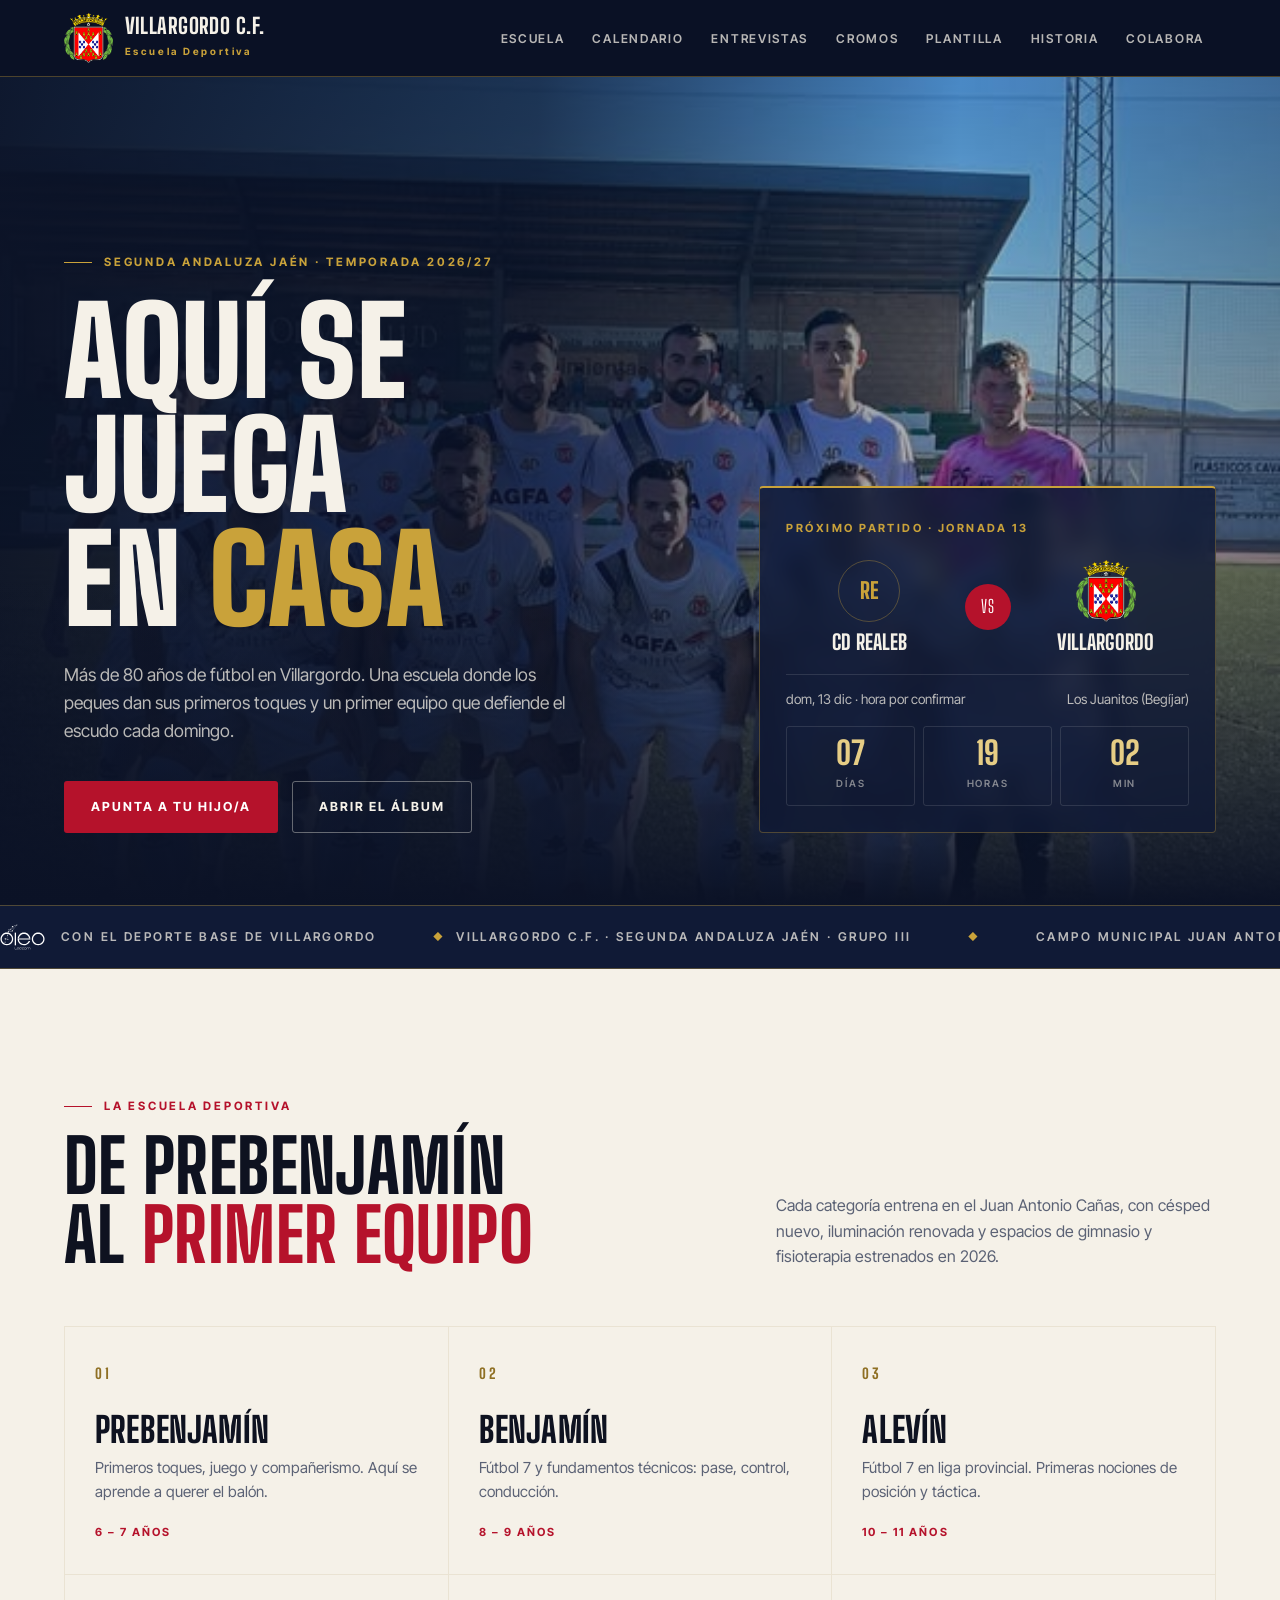
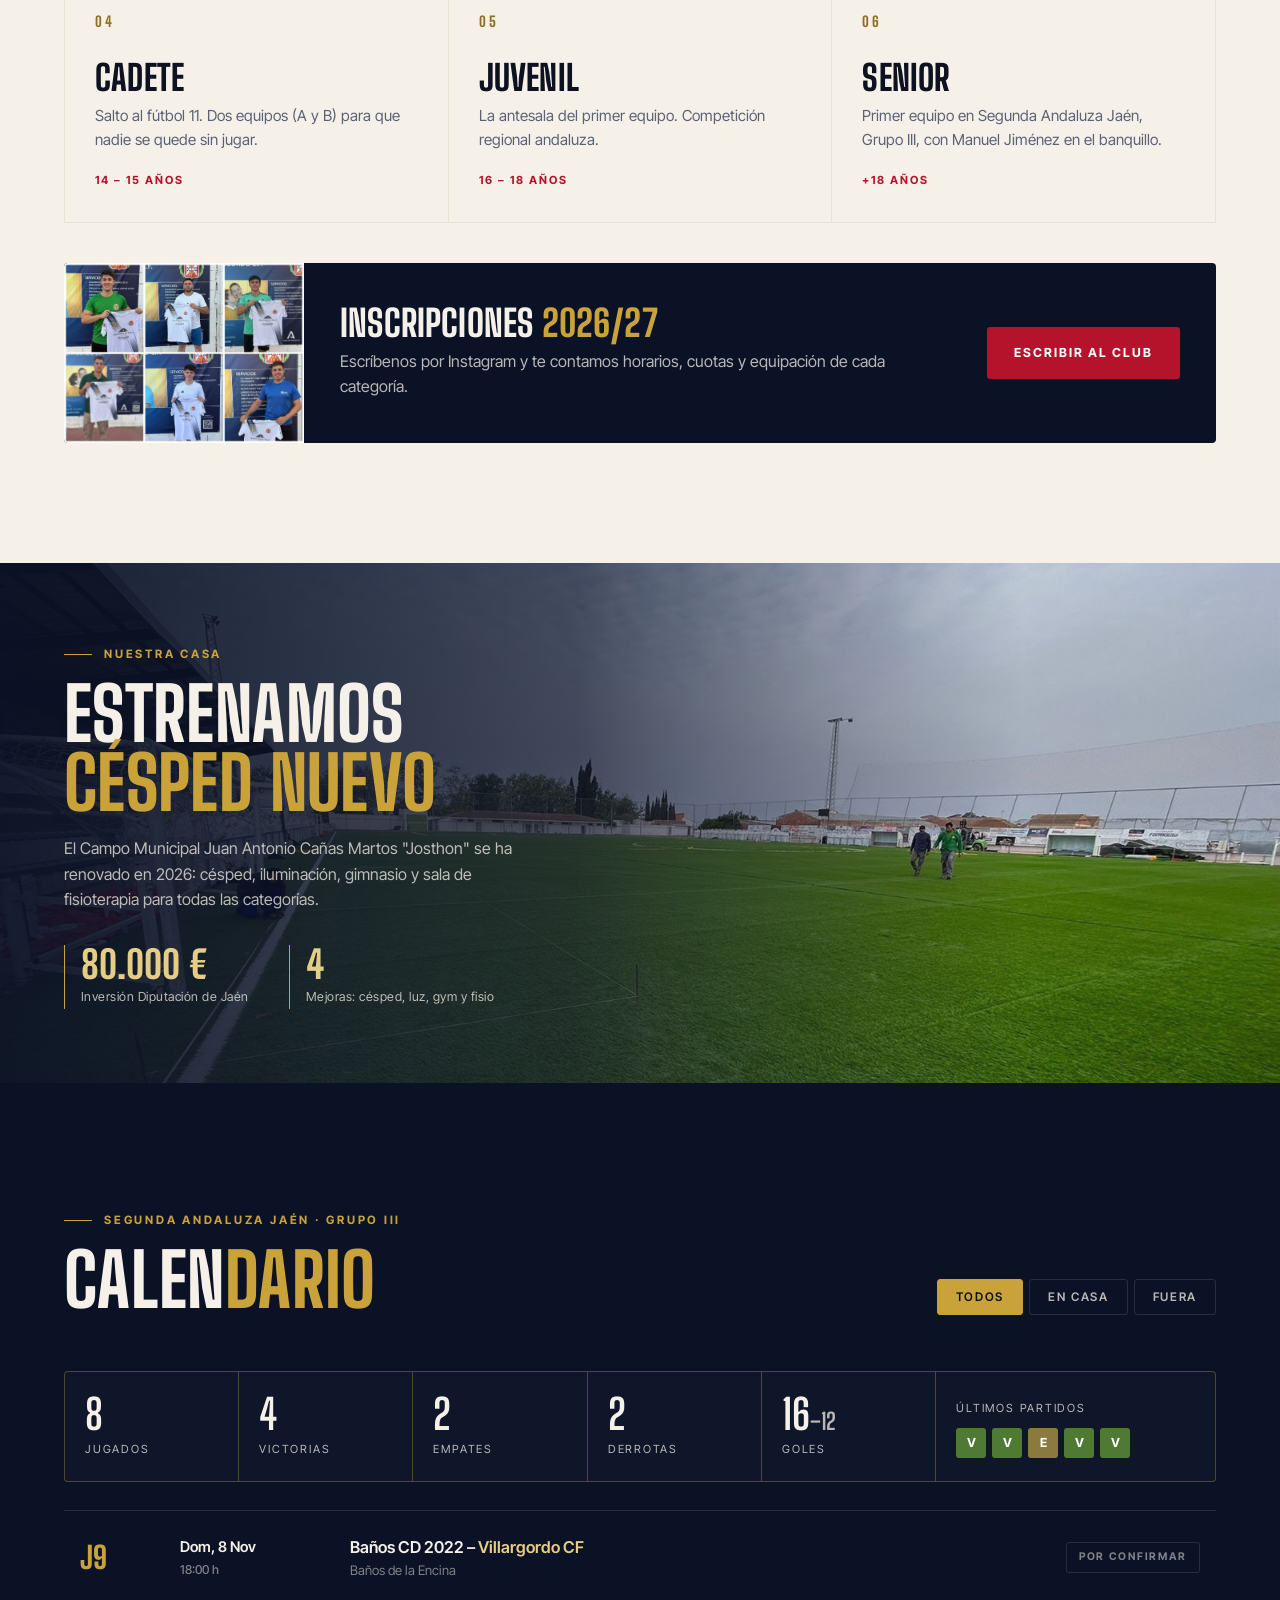
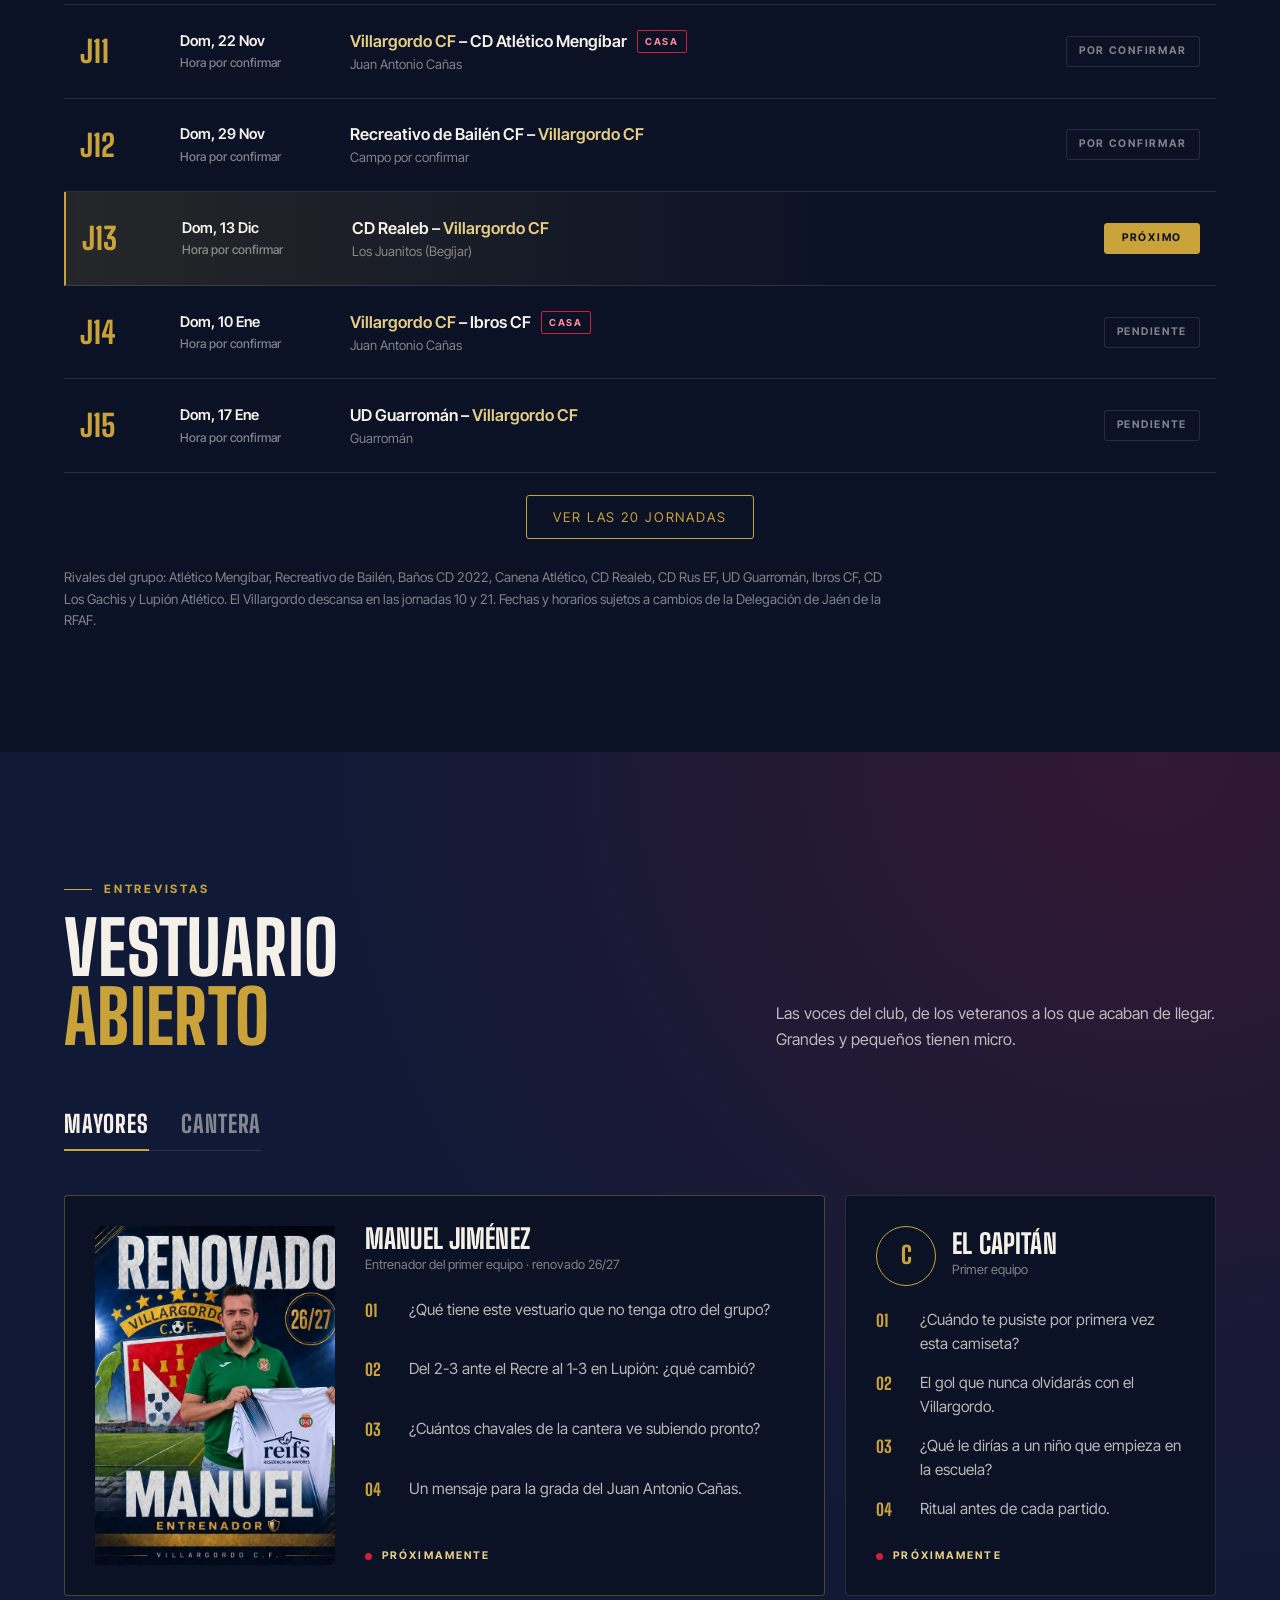
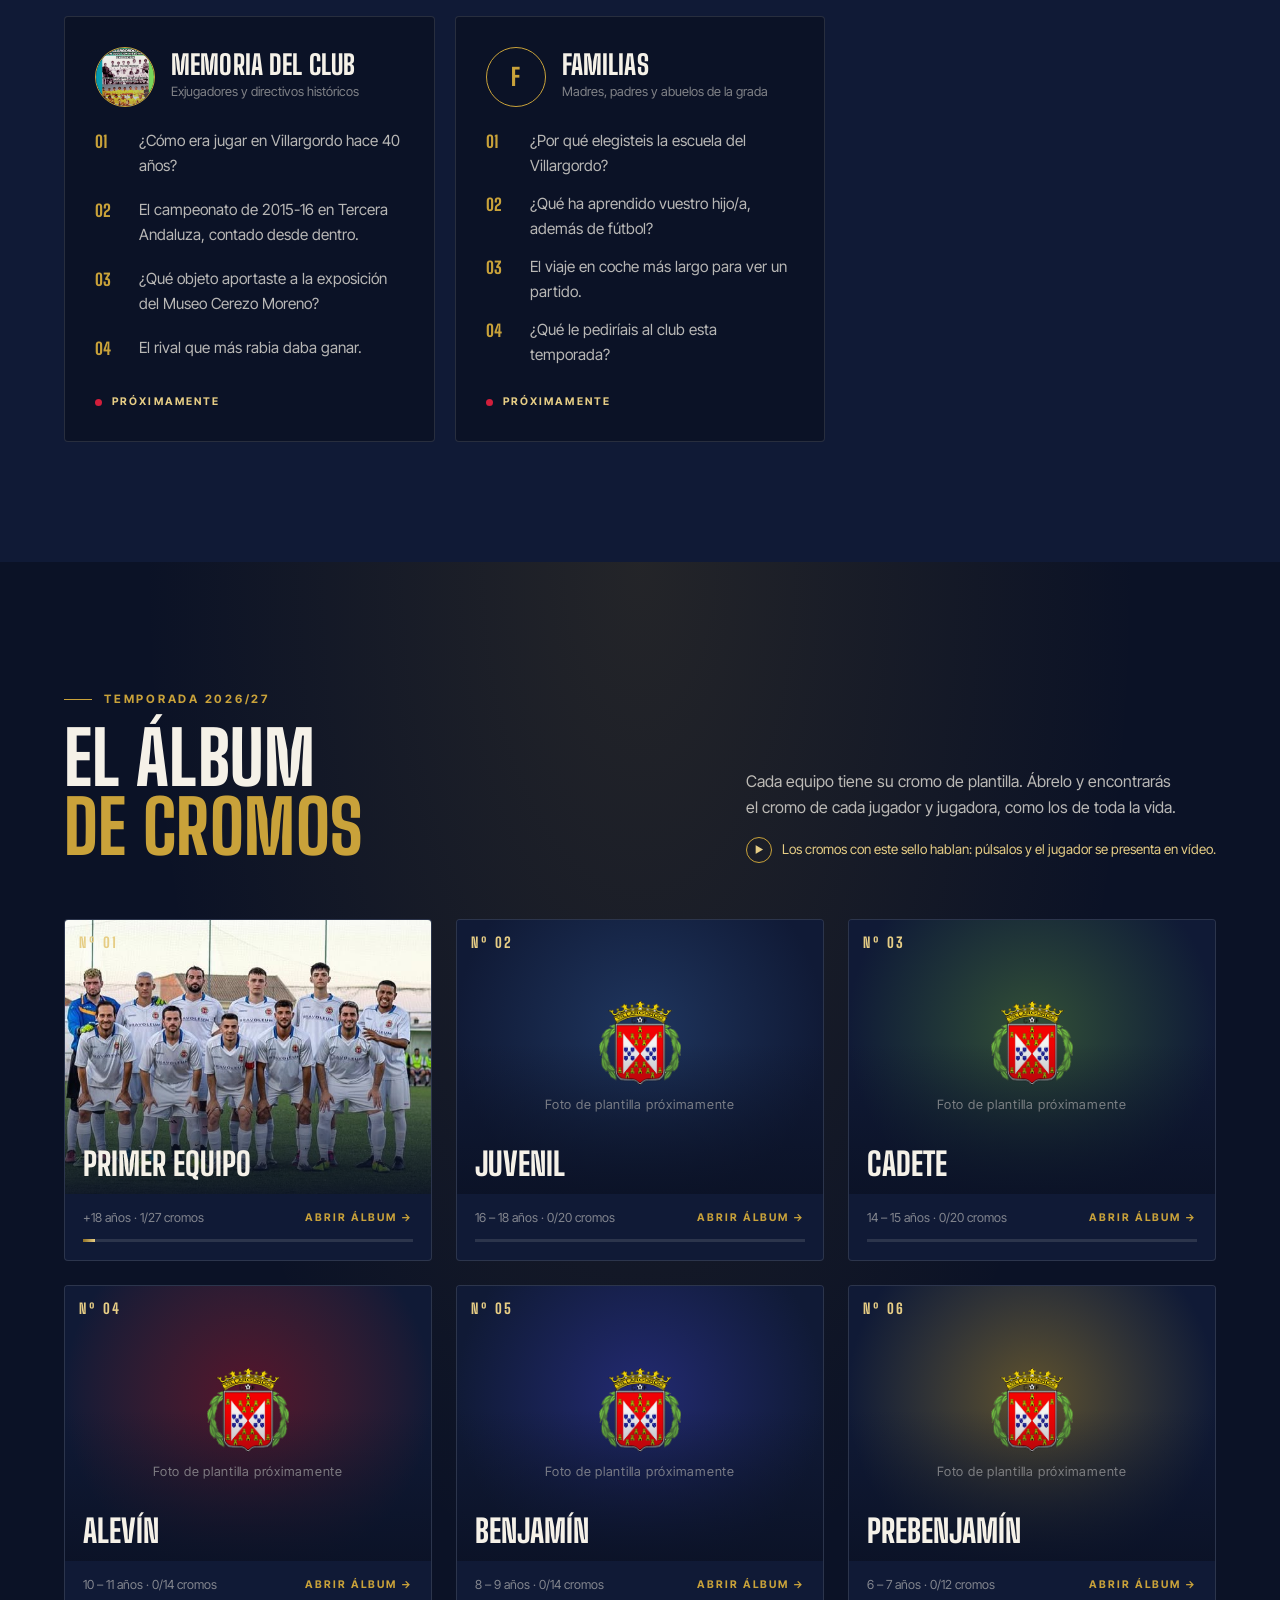
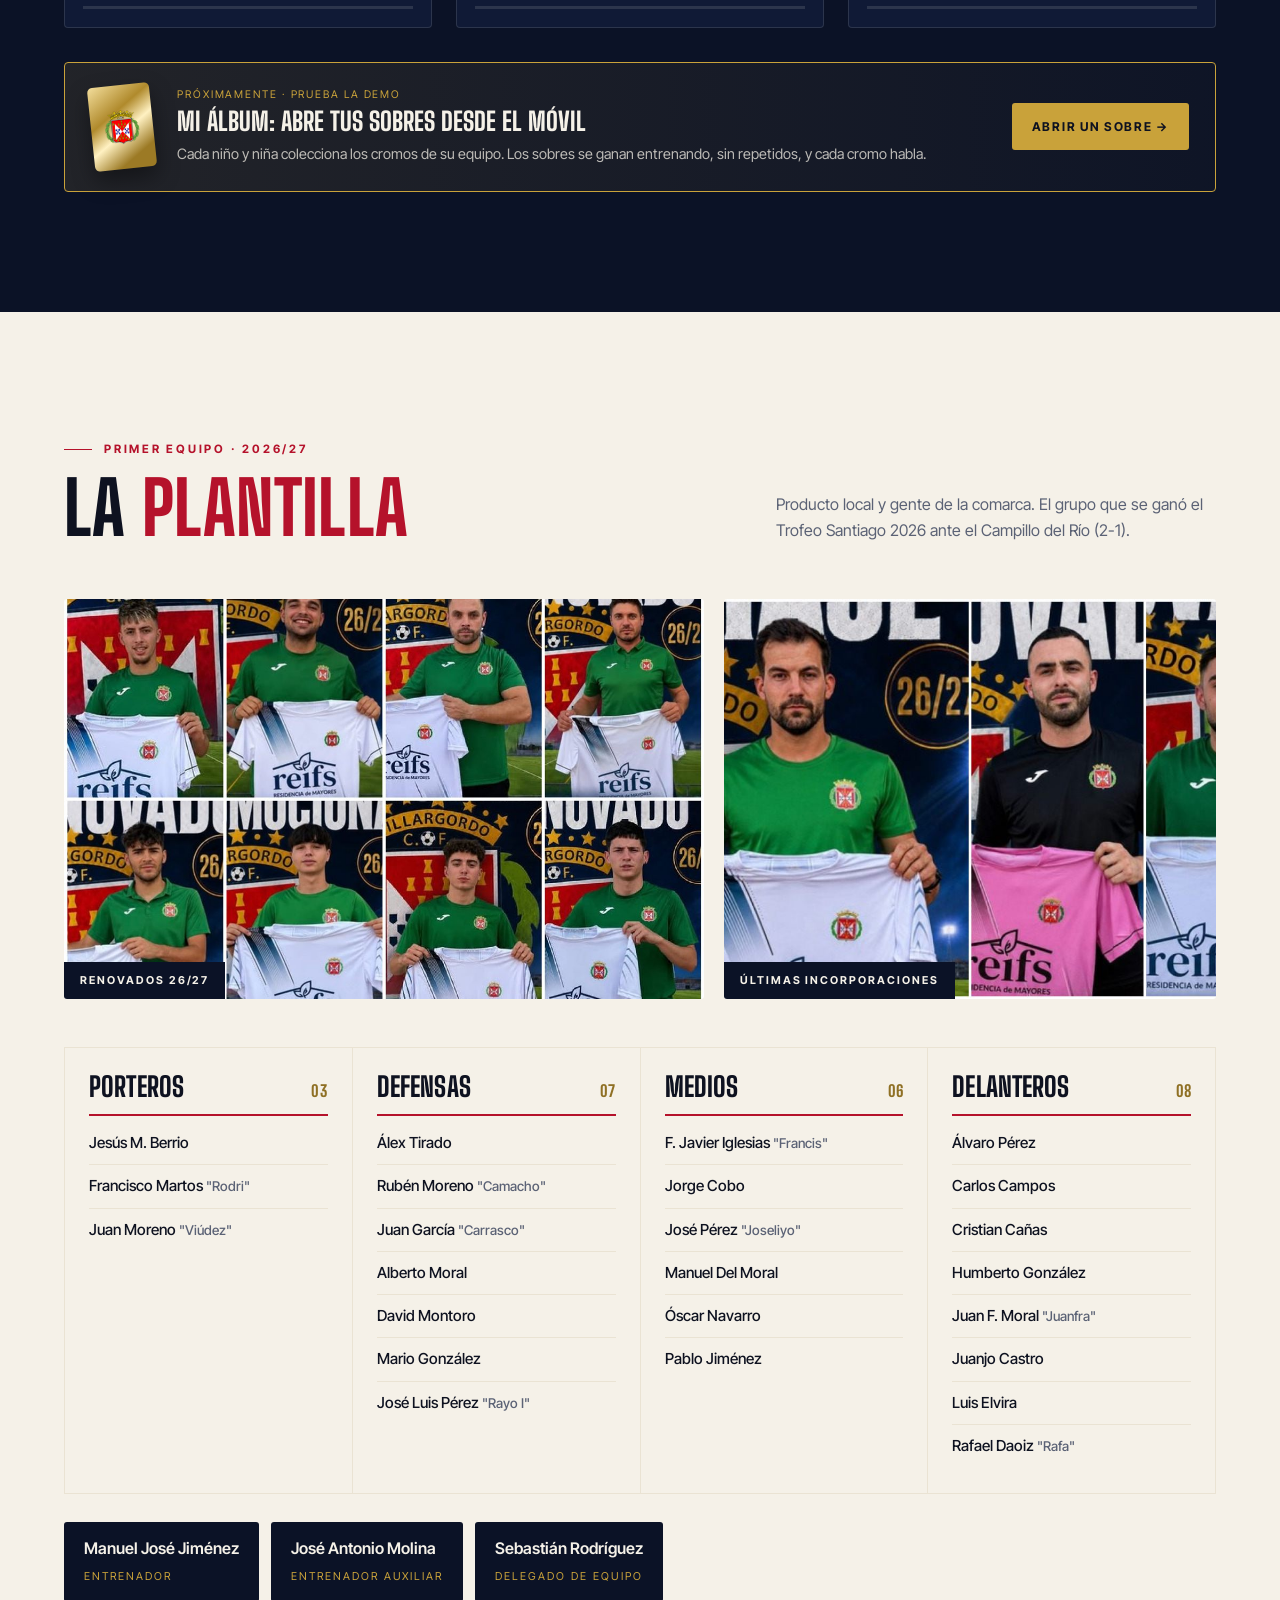
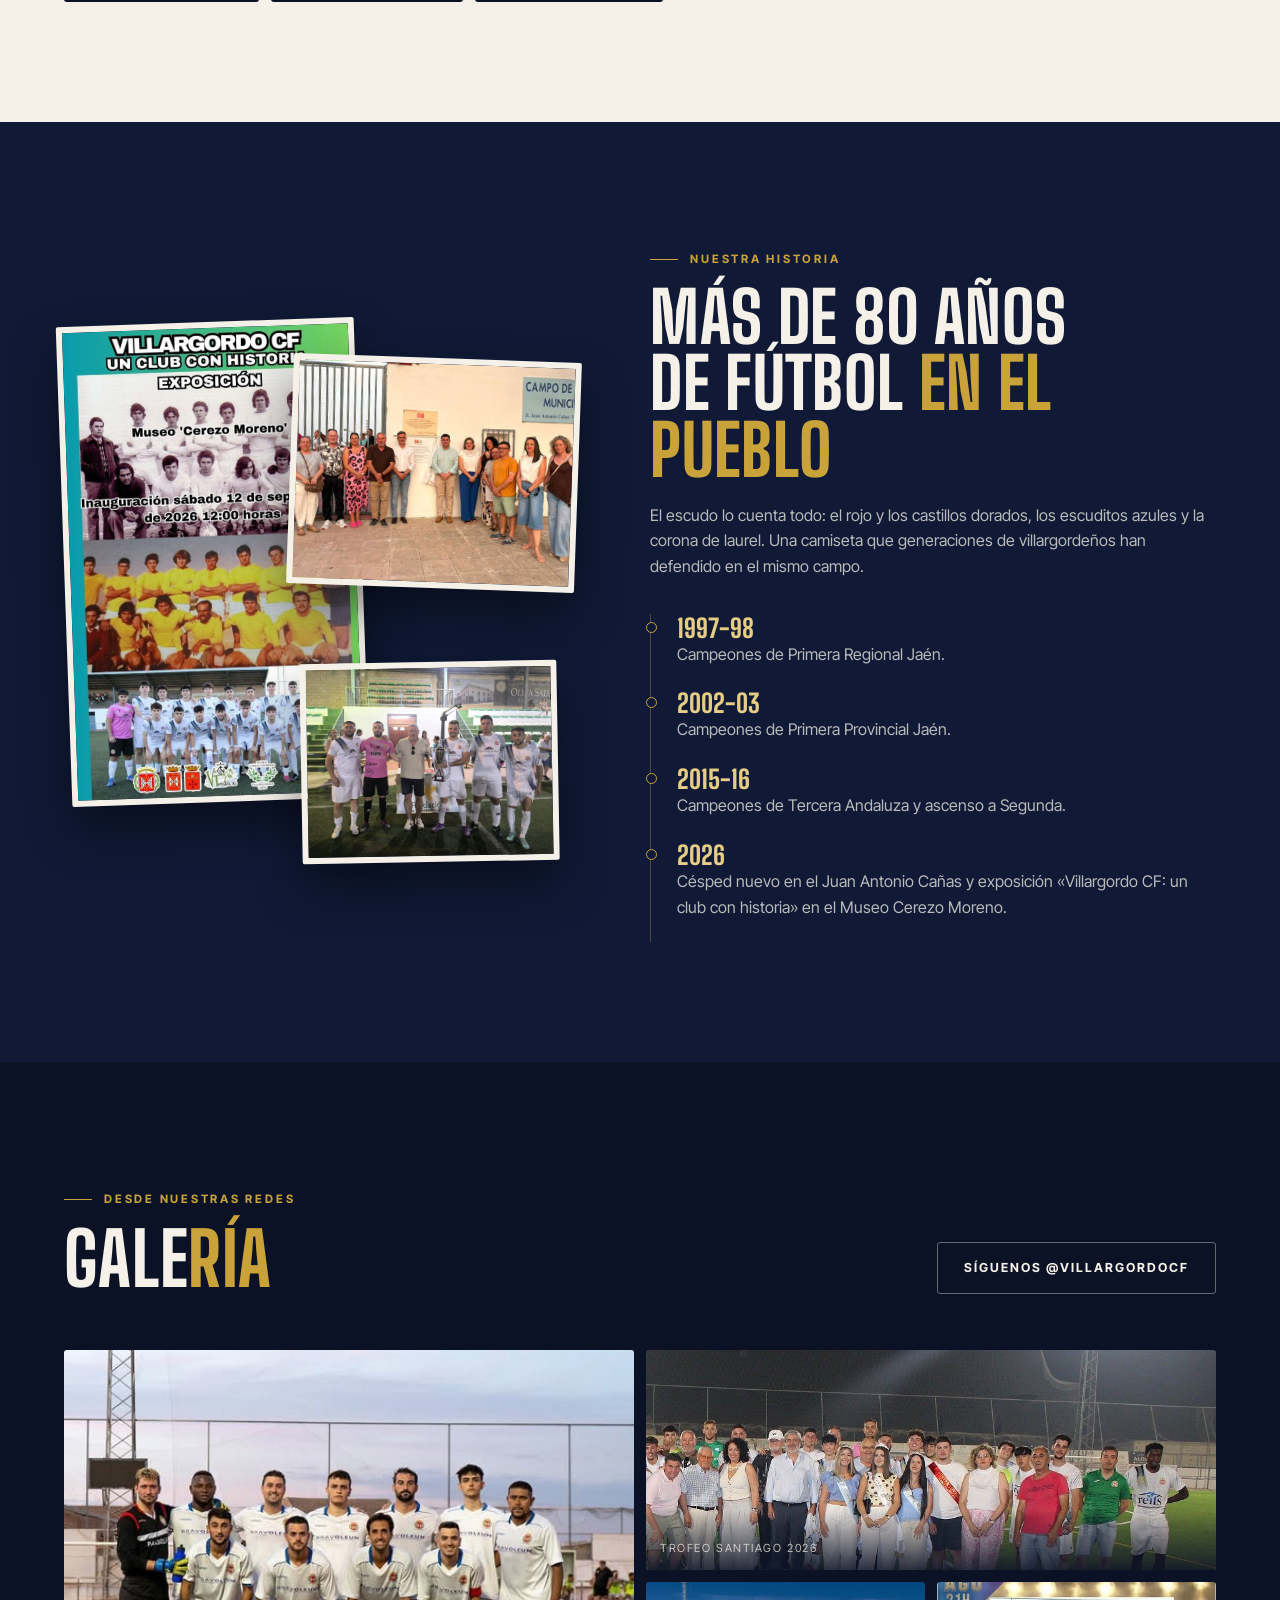
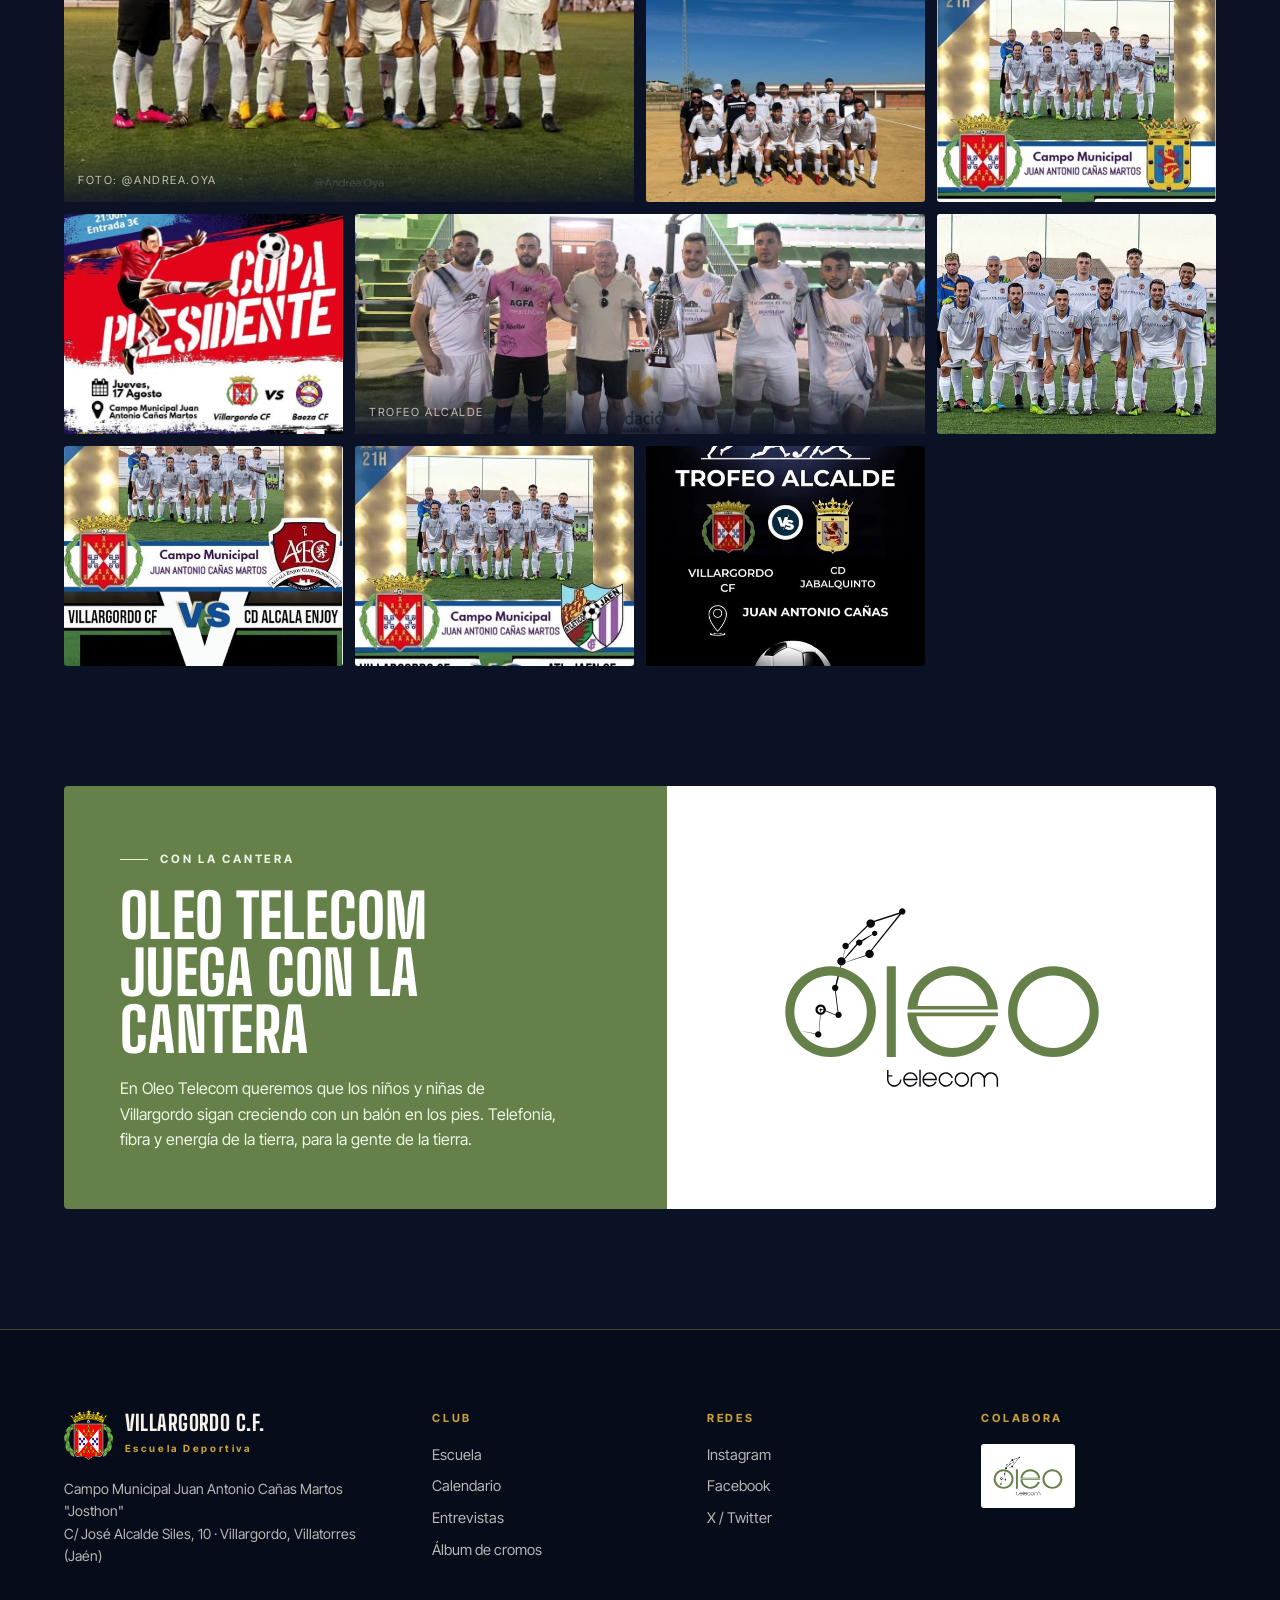
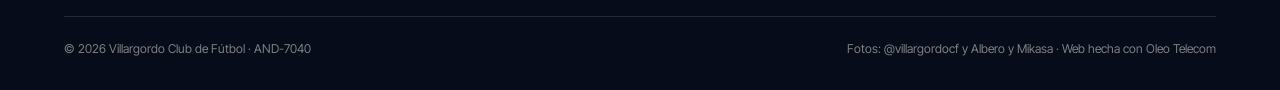
==== commit 474f480d: "Actualiza la web 5/11/2026, 18:13:38" ====
--- a/index.html
+++ b/index.html
@@ -133,6 +133,15 @@
 .filtros button{border:1px solid var(--hilo-claro);background:none;color:var(--claro);padding:10px 18px;border-radius:3px;font-weight:600;font-size:.74rem;letter-spacing:.14em;text-transform:uppercase;cursor:pointer;font-family:inherit;transition:all .2s}
 .filtros button:hover{border-color:var(--oro);color:var(--oro)}
 .filtros button[aria-pressed=true]{background:var(--oro);color:var(--tinta);border-color:var(--oro)}
+.mialbum-cta{display:grid;grid-template-columns:auto 1fr auto;gap:24px;align-items:center;margin-top:34px;padding:22px 26px;border:1px solid var(--oro);border-radius:4px;text-decoration:none;color:inherit;background:linear-gradient(90deg,rgba(201,162,58,.12),rgba(201,162,58,.02));transition:background .3s}
+.mialbum-cta:hover{background:linear-gradient(90deg,rgba(201,162,58,.22),rgba(201,162,58,.05))}
+.mc-sobre{width:62px;height:84px;border-radius:5px;display:grid;place-items:center;background:linear-gradient(145deg,#F3DE9C,#B08A2C 35%,#FFF1C2 55%,#9C7A25 80%);box-shadow:0 10px 22px rgba(0,0,0,.4);transform:rotate(-6deg)}
+.mc-sobre img{width:34px}
+.mc-txt small{display:block;font-size:.66rem;letter-spacing:.18em;text-transform:uppercase;color:var(--oro)}
+.mc-txt b{display:block;font-family:"Big Shoulders Display",sans-serif;font-weight:800;font-size:1.6rem;text-transform:uppercase;line-height:1.05;margin:4px 0 6px;color:var(--hueso)}
+.mc-txt span{font-size:.9rem;color:var(--claro)}
+.mc-btn{background:var(--oro);color:var(--tinta);font-weight:700;font-size:.76rem;letter-spacing:.14em;text-transform:uppercase;padding:14px 20px;border-radius:3px;white-space:nowrap}
+@media (max-width:760px){.mialbum-cta{grid-template-columns:auto 1fr;gap:16px;padding:18px}.mc-btn{grid-column:1/-1;text-align:center}.mc-txt b{font-size:1.3rem}}
 .balance{display:grid;grid-template-columns:repeat(5,1fr) 1.6fr;border:1px solid var(--hilo);border-radius:4px;margin-bottom:28px;background:rgba(255,255,255,.02)}
 .balance>div{padding:22px 20px;border-right:1px solid var(--hilo)}
 .balance>div:last-child{border-right:0}
@@ -611,6 +620,11 @@
       </div>
     </div>
     <div class="equipos revela" id="equipos"></div>
+    <a class="mialbum-cta revela" href="mialbum.html">
+      <span class="mc-sobre" aria-hidden="true"><img src="img/escudo.png" alt=""></span>
+      <span class="mc-txt"><small>Próximamente · prueba la demo</small><b>Mi álbum: abre tus sobres desde el móvil</b><span>Cada niño y niña colecciona los cromos de su equipo. Los sobres se ganan entrenando, sin repetidos, y cada cromo habla.</span></span>
+      <span class="mc-btn">Abrir un sobre →</span>
+    </a>
   </div>
 </section>
 
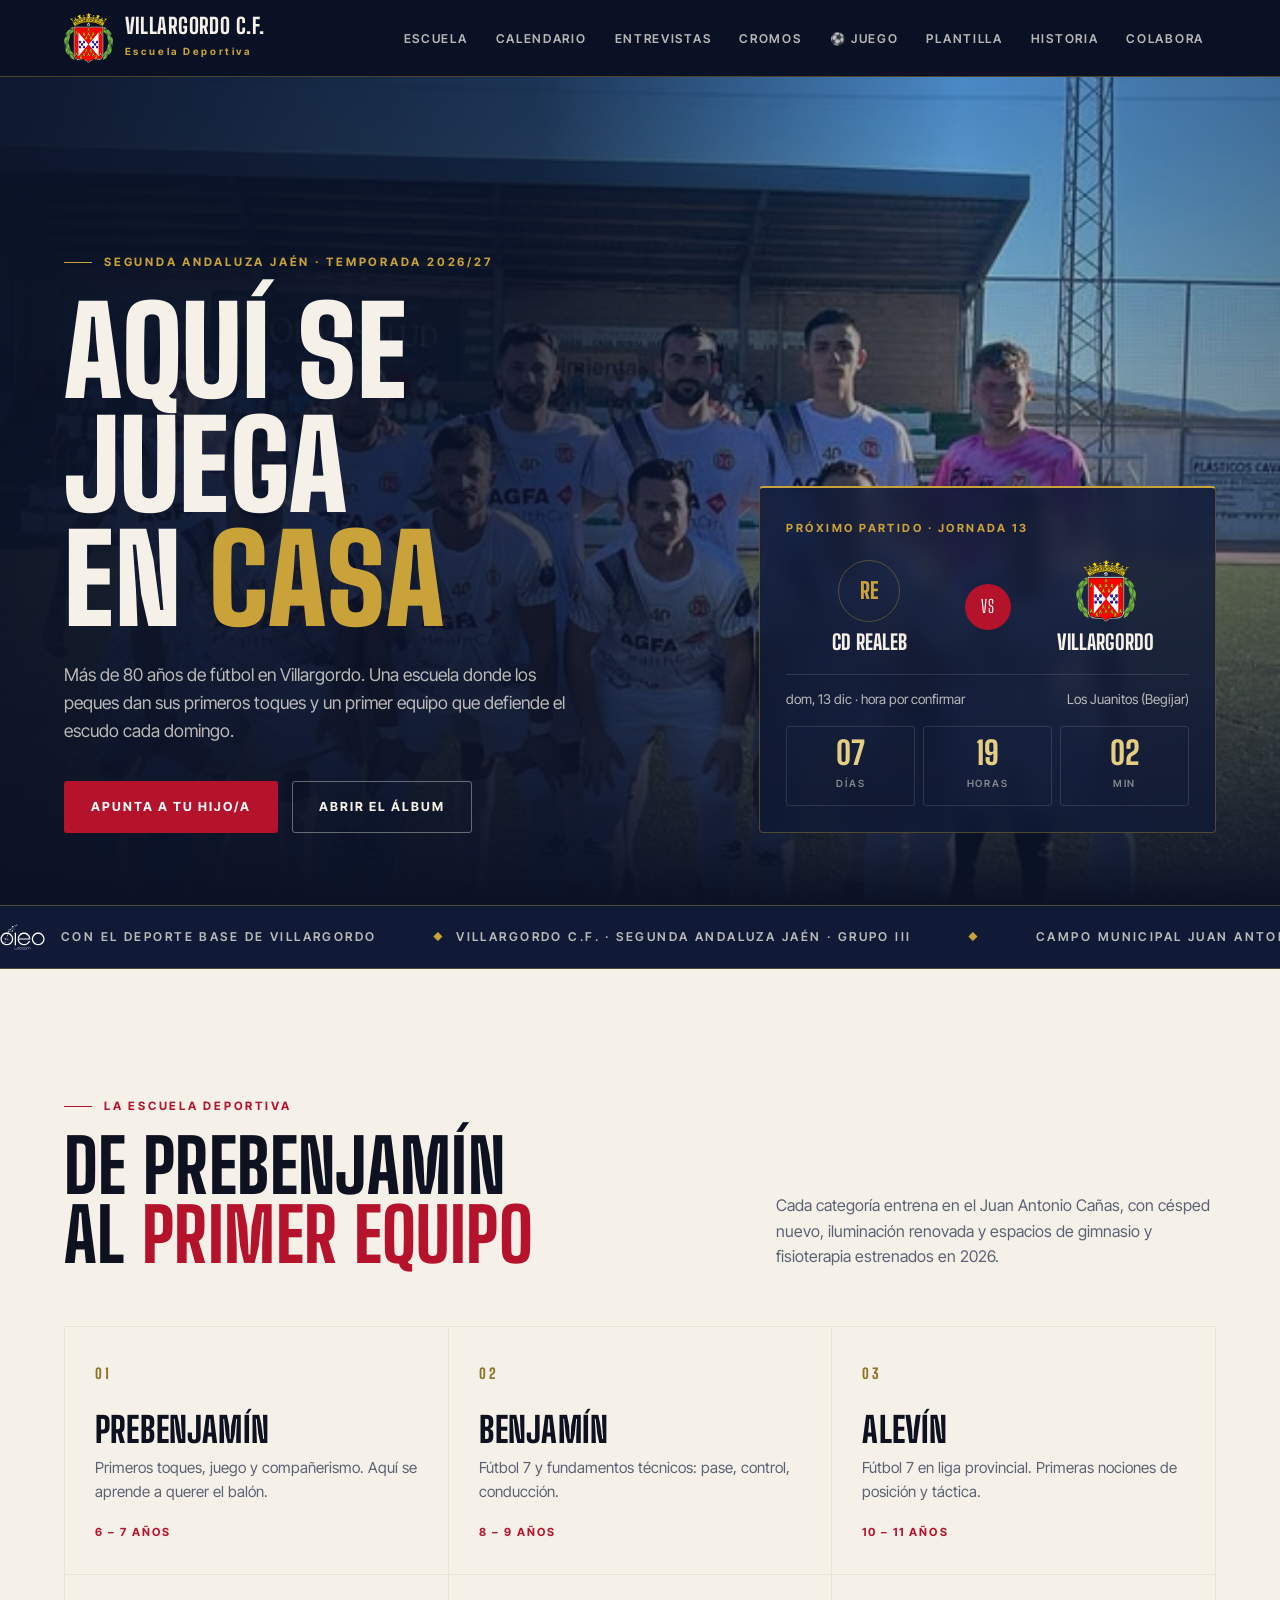
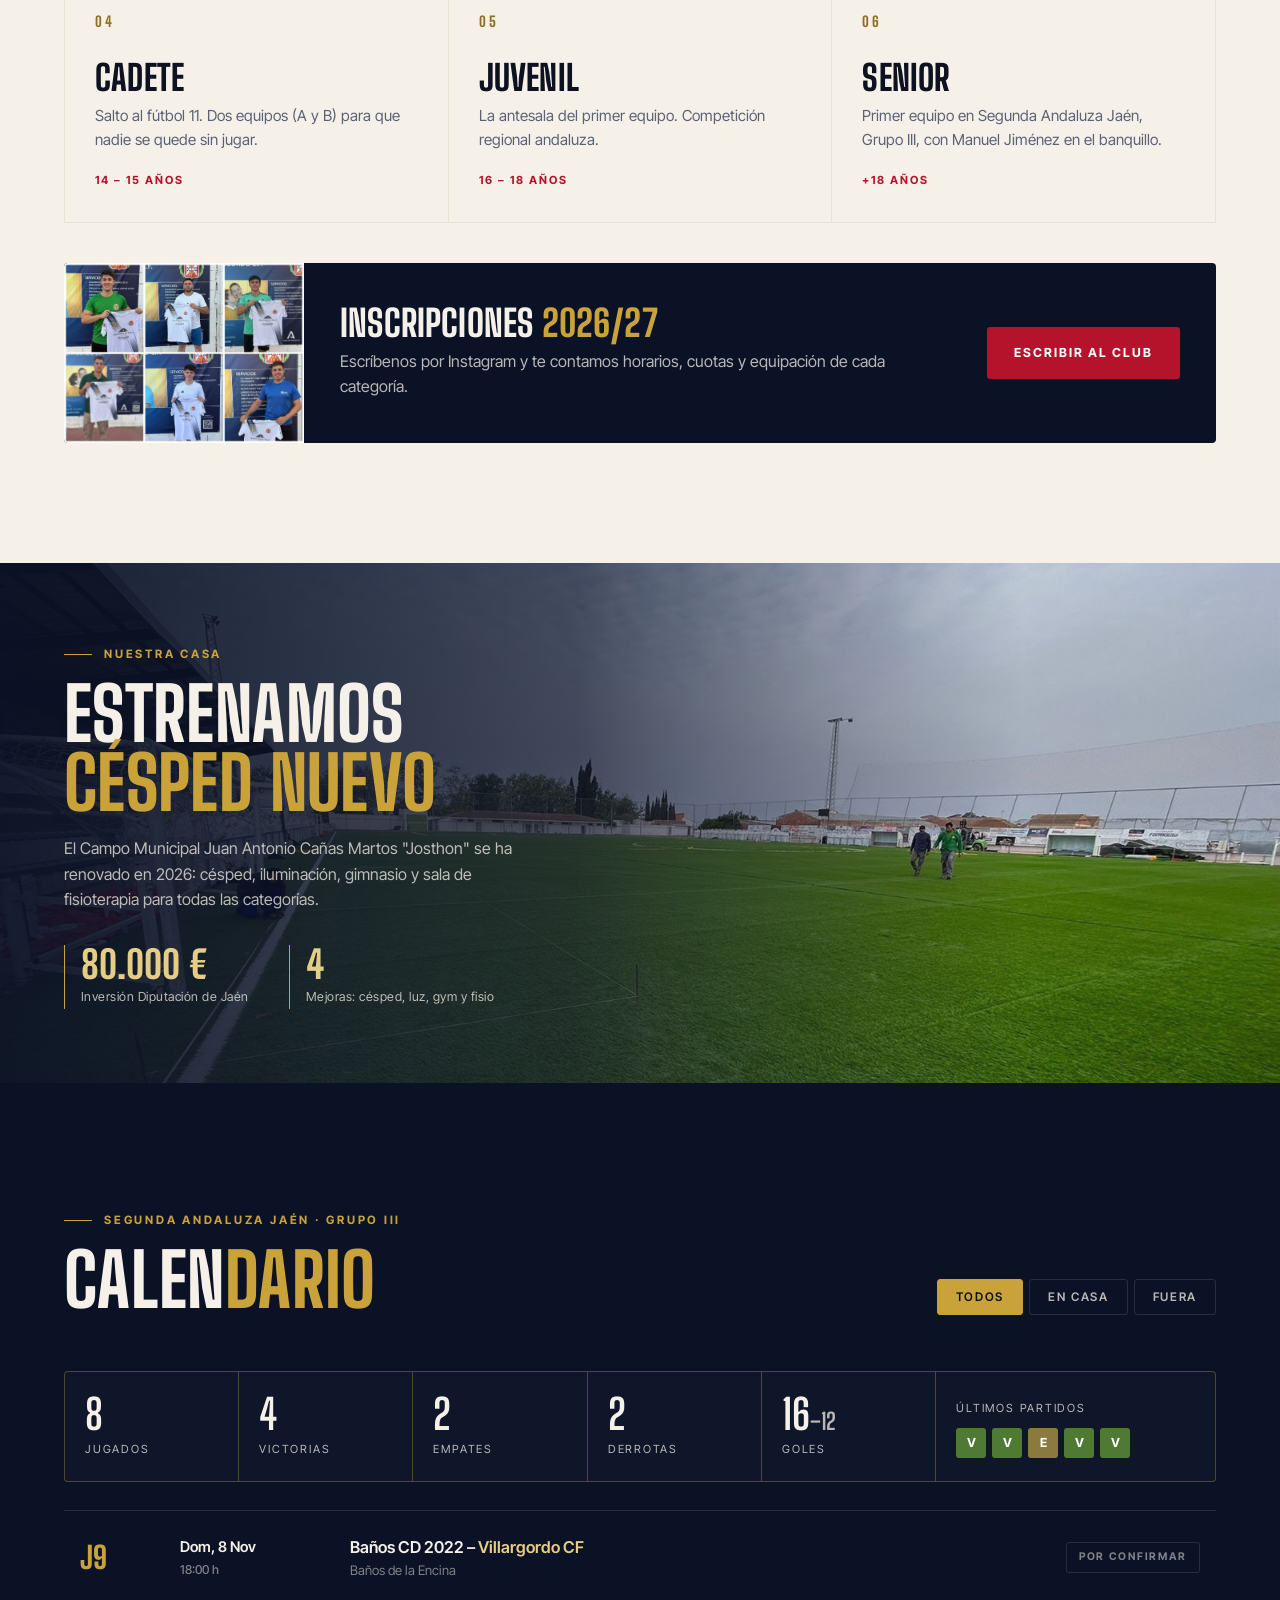
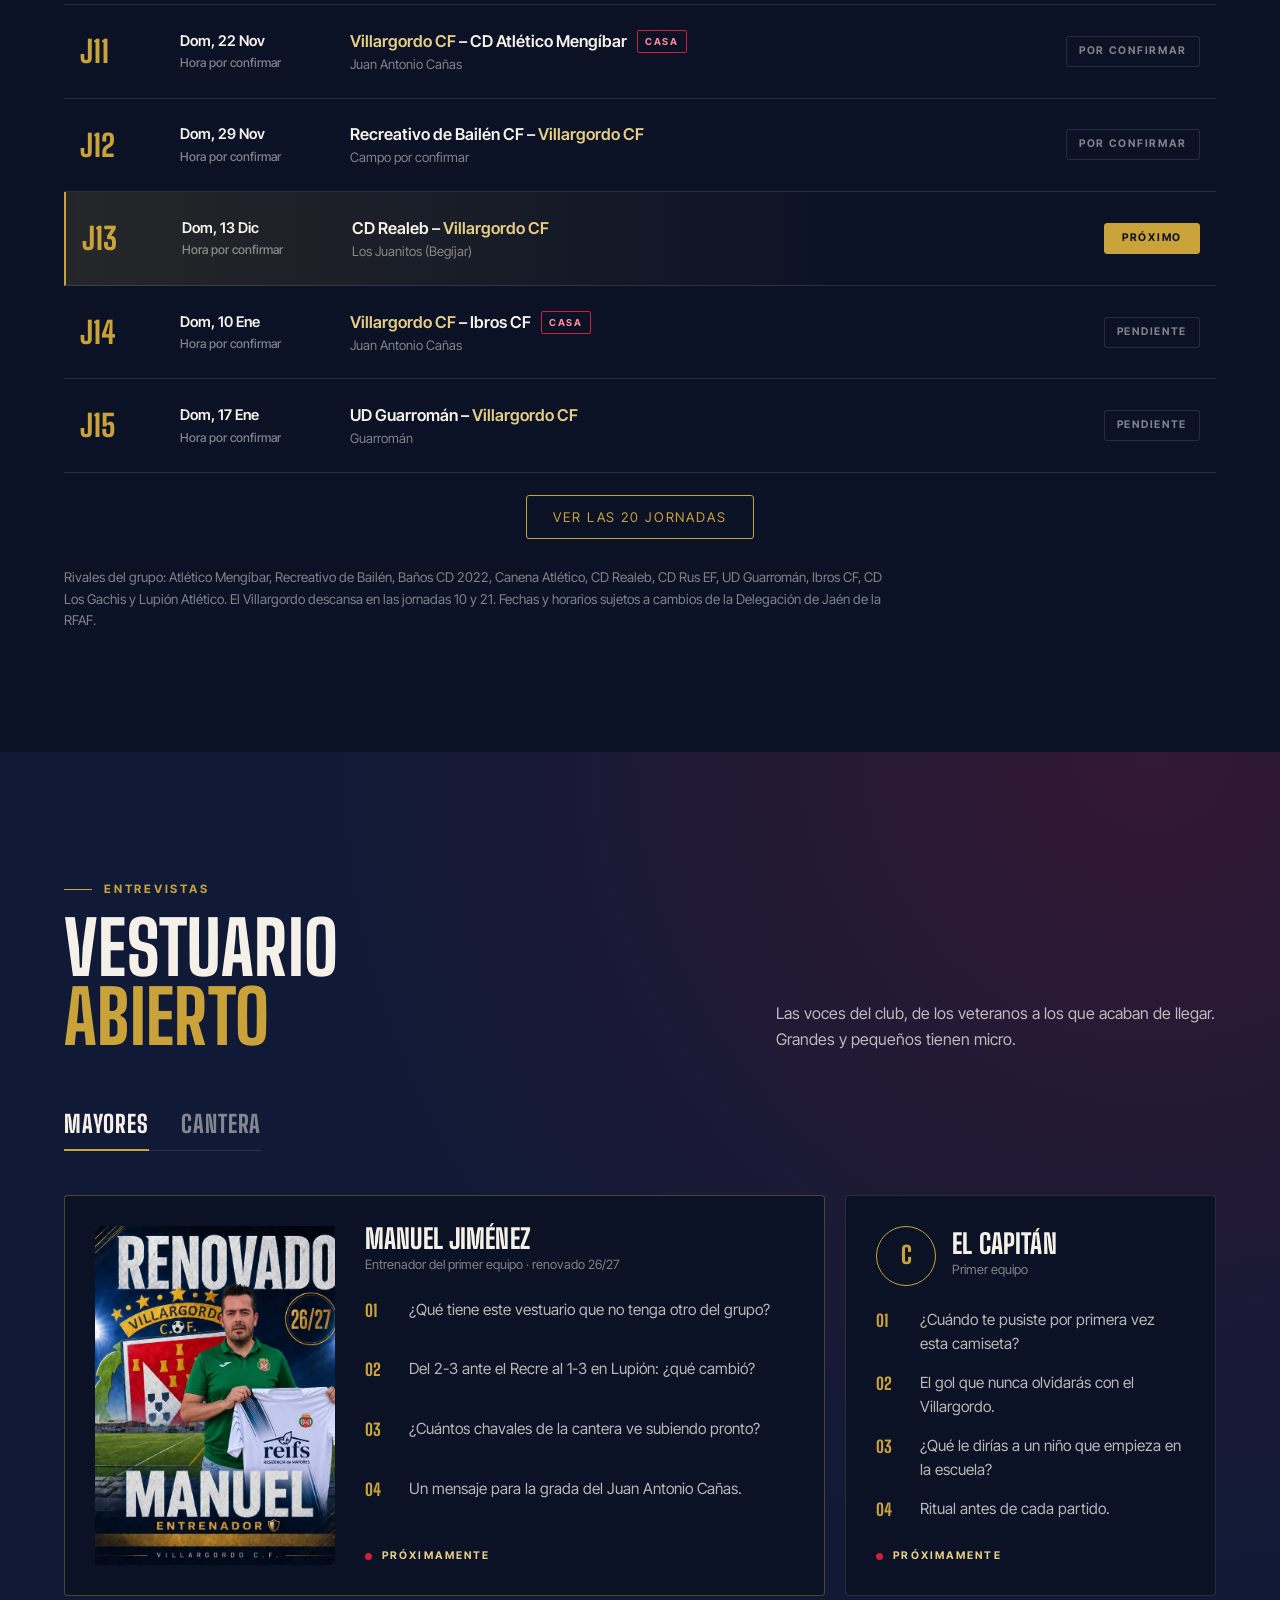
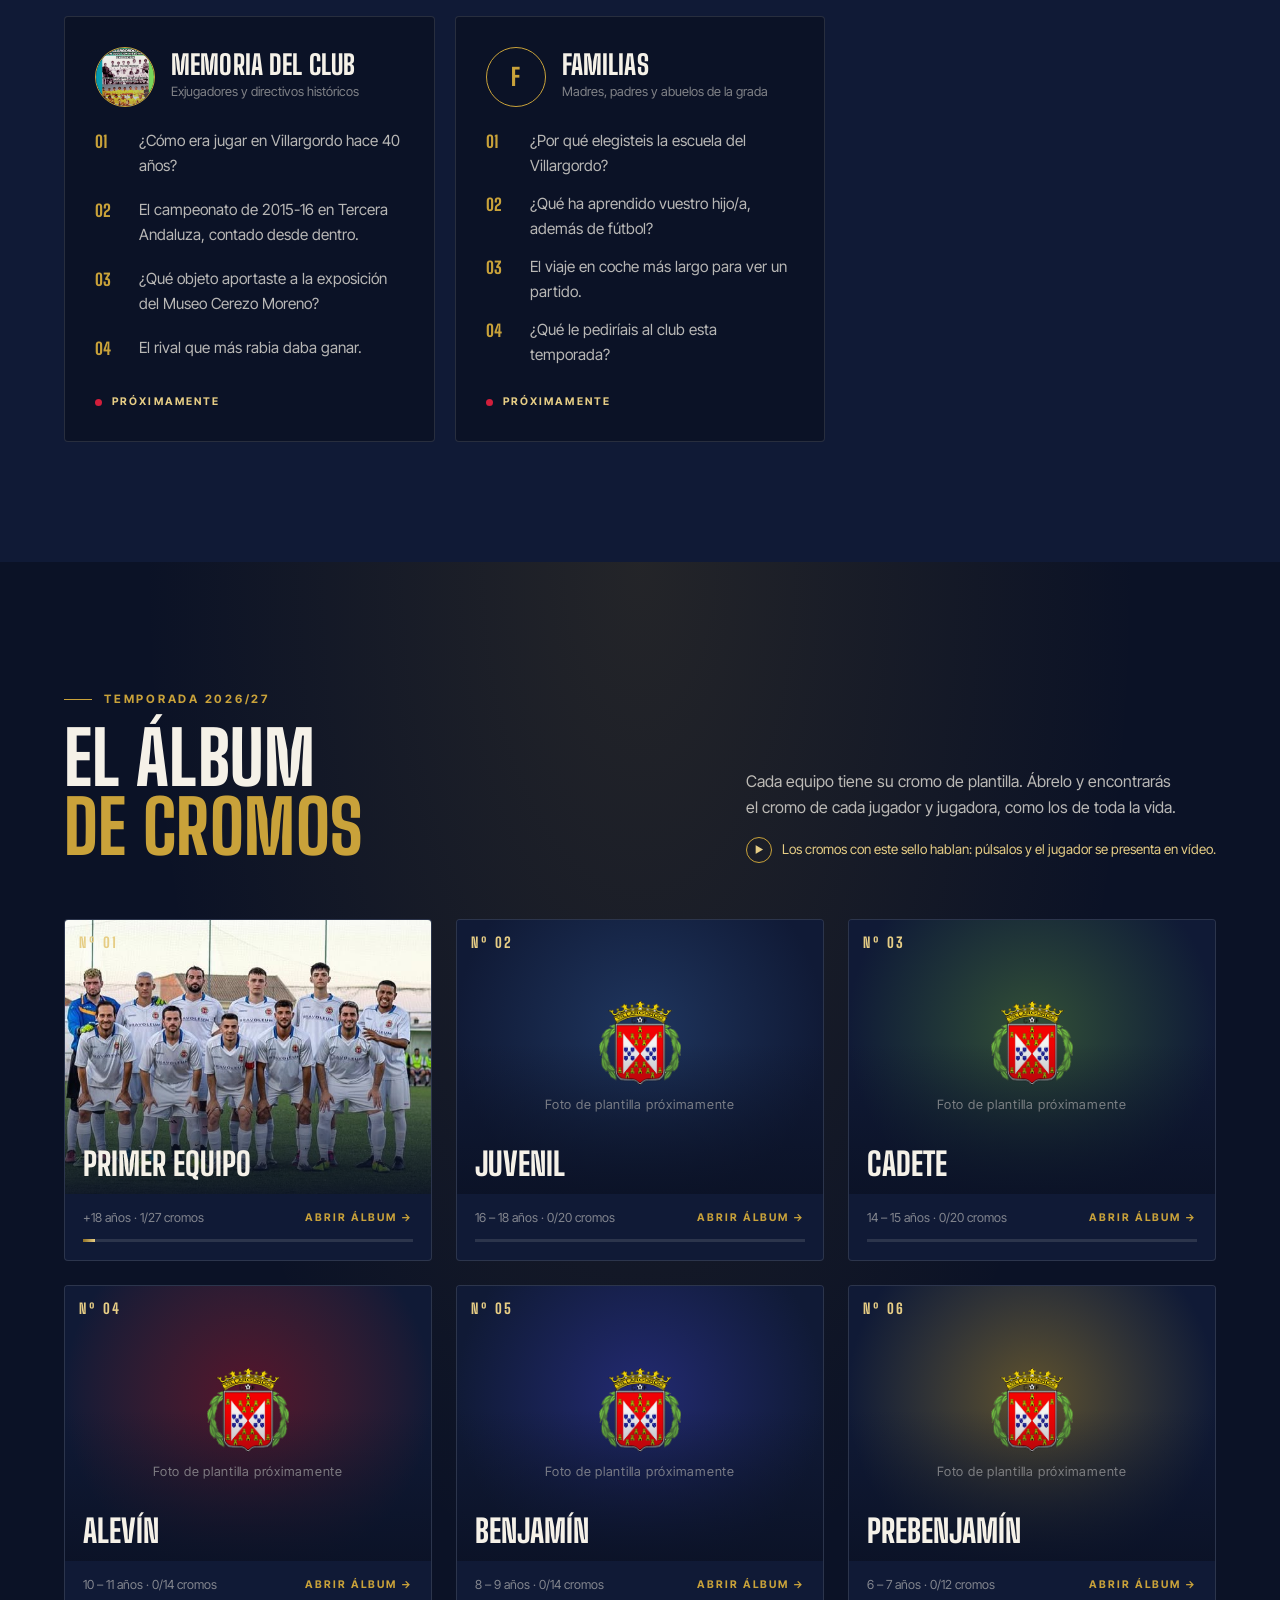
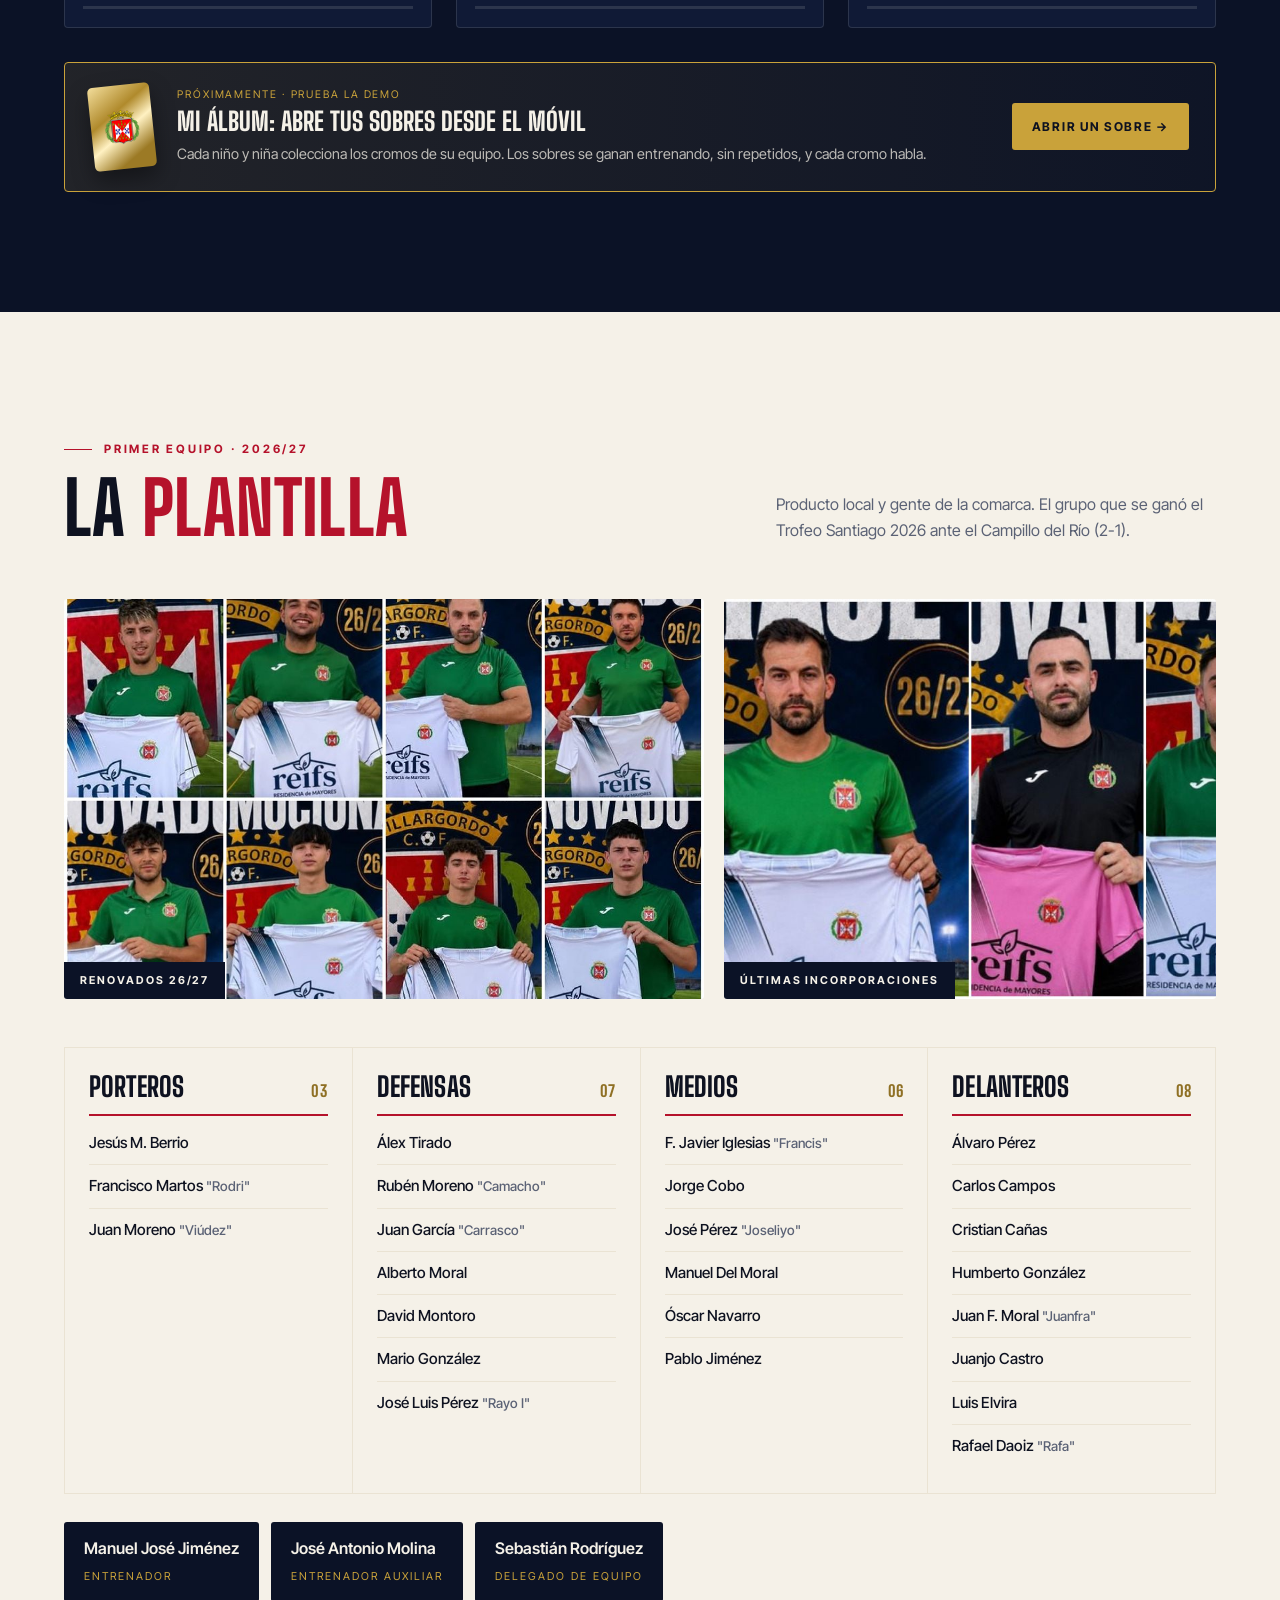
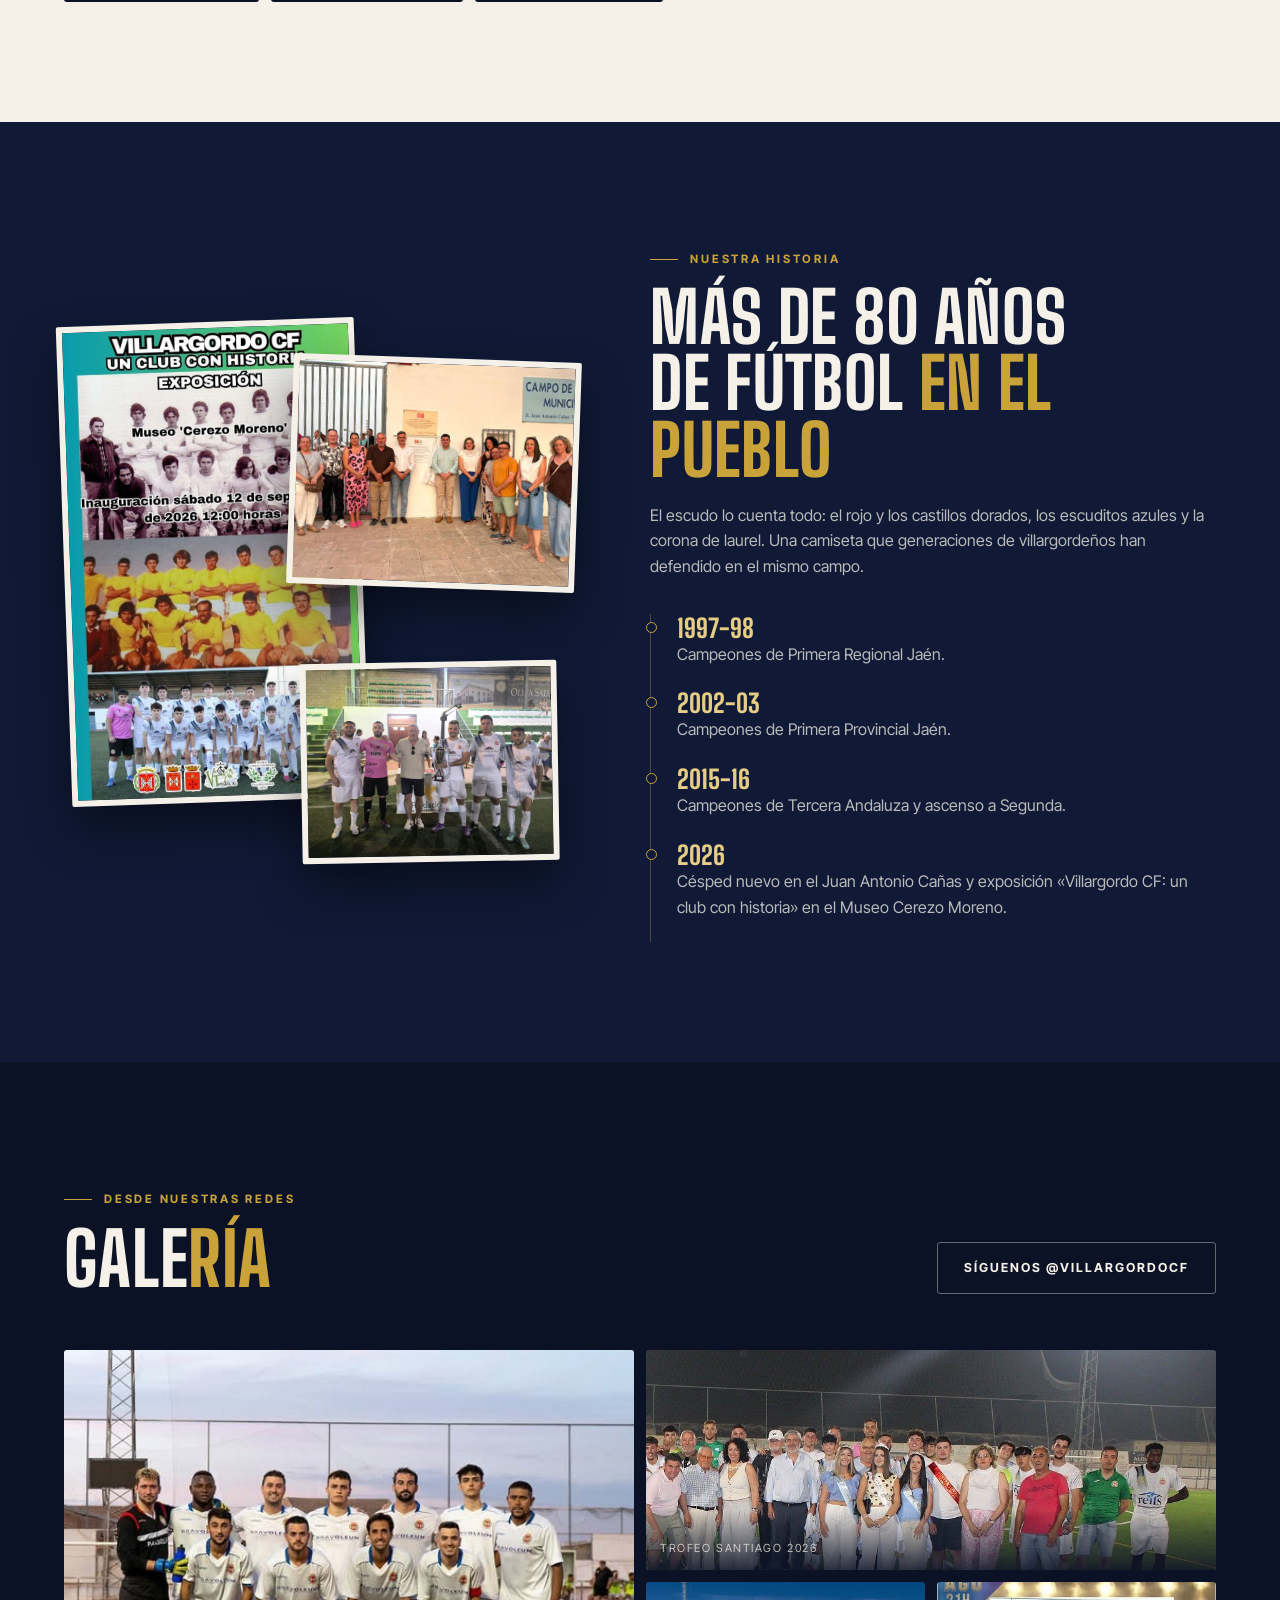
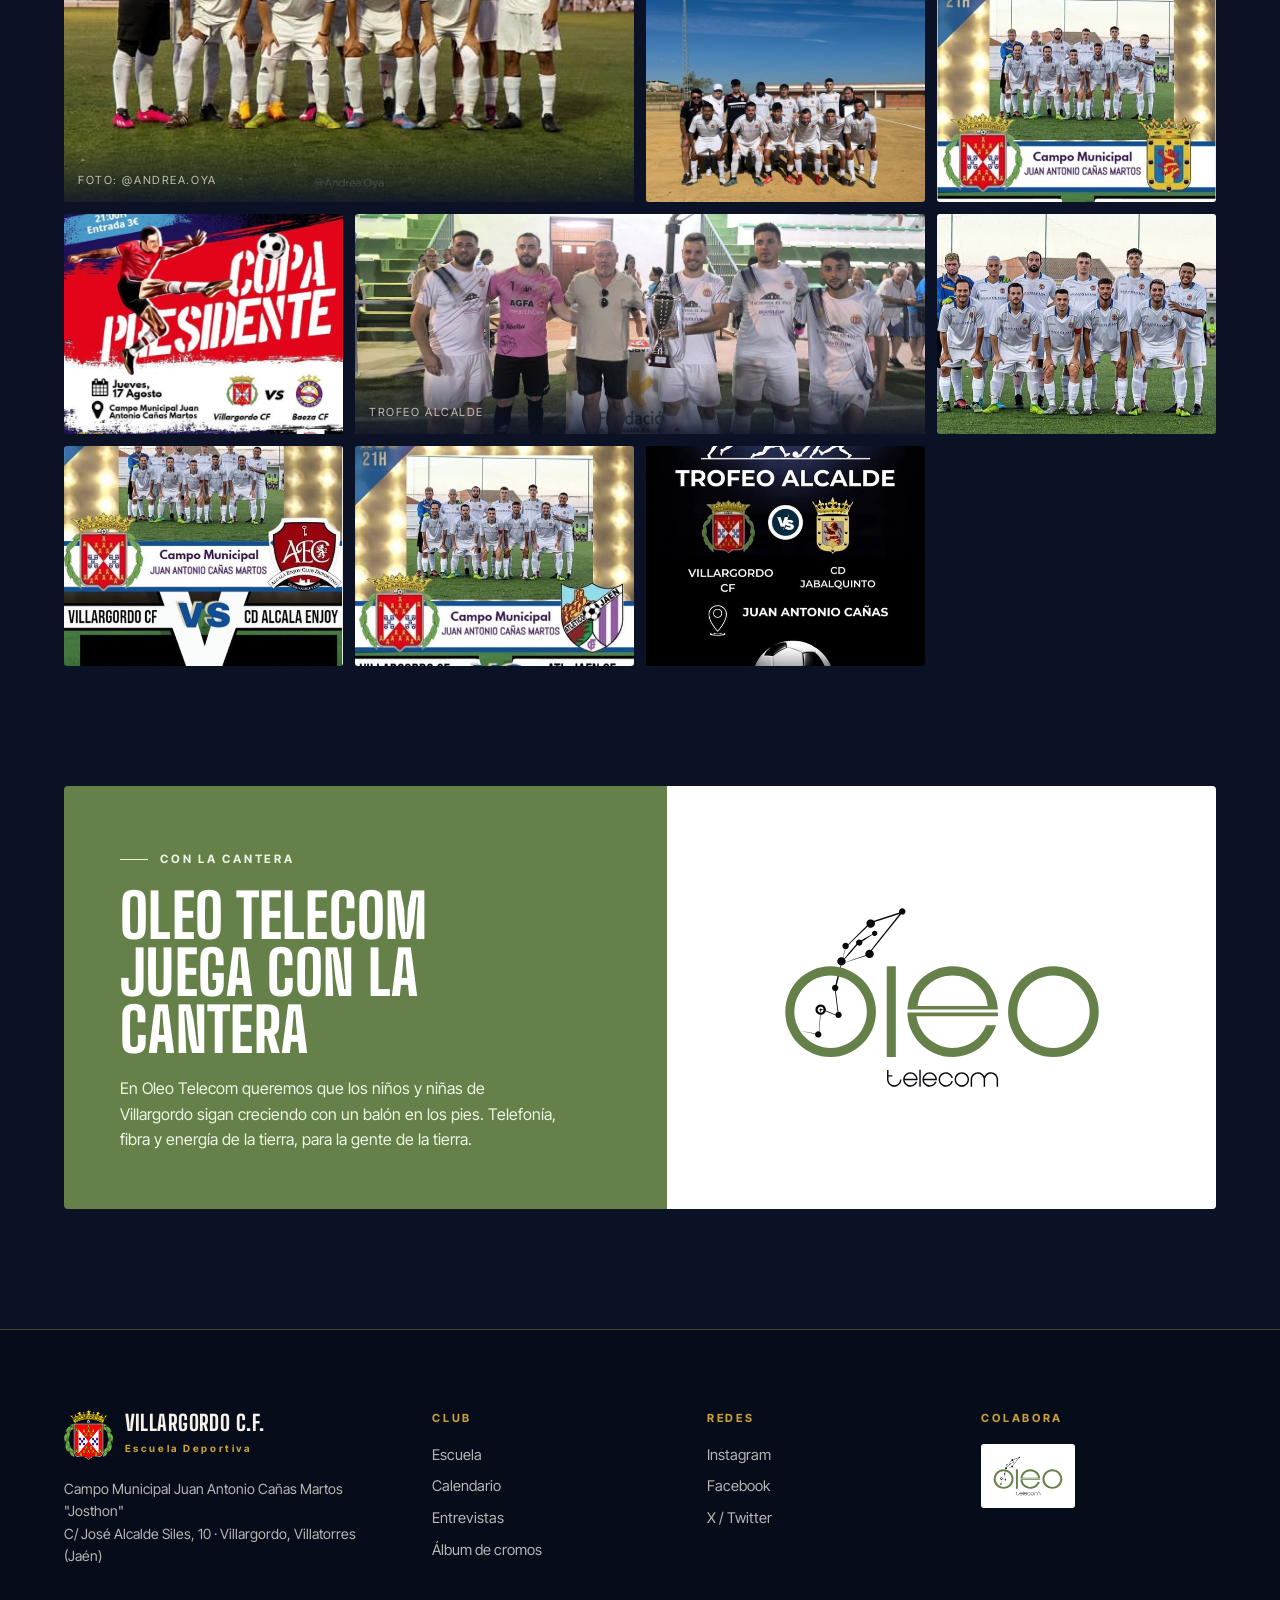
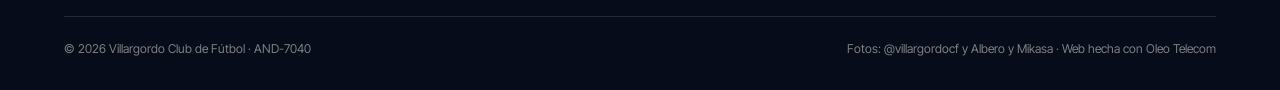
==== commit a64b7cc5: "Actualiza la web 18/11/2026, 11:34:18" ====
--- a/index.html
+++ b/index.html
@@ -406,6 +406,7 @@
         <li><a href="#calendario">Calendario</a></li>
         <li><a href="#entrevistas">Entrevistas</a></li>
         <li><a href="#cromos">Cromos</a></li>
+        <li><a href="juego.html">⚽ Juego</a></li>
         <li><a href="#plantilla">Plantilla</a></li>
         <li><a href="#historia">Historia</a></li>
         <li><a href="#patrocinio">Colabora</a></li>
@@ -730,6 +731,7 @@
 </footer>
 
 <script src="cromos-render.js?v=2"></script>
+<script src="demo.js?v=5"></script>
 <script>
 /* ===== Álbum de cromos (los datos se gestionan desde club.html) ===== */
 (async function(){
@@ -737,6 +739,7 @@
   let EQUIPOS;
   try { EQUIPOS = (await (await fetch("cromos.json", { cache: "no-store" })).json()).equipos; }
   catch { document.getElementById("equipos").innerHTML = `<p>El álbum no está disponible ahora mismo.</p>`; return; }
+  if (window.Demo && Demo.activo) EQUIPOS = Demo.rellena(EQUIPOS);
 
   const fotoEquipo = (eq, grande) => eq.foto
     ? `<img class="foto" src="${esc(eq.foto)}" alt="Plantilla ${esc(eq.nombre)} del Villargordo CF" loading="lazy">`
@@ -779,6 +782,7 @@
   function verVideo(k){
     const eq = eqAbierto, j = eq && eq.jugadores[k];
     if (!j || !tieneVideo(eq, j)) return;
+    if (j.frase && window.Demo) return Demo.habla({ nombre: j.nombre, rol: `${j.posicion} · ${eq.nombre}`, frase: j.frase, p: j._p });
     vdlg.innerHTML = `<div class="vd ${j.especial ? "especial" : ""}">
       <button class="cerrar" aria-label="Cerrar vídeo">✕</button>
       <video src="${esc(j.video)}" poster="${esc(j.foto)}" controls autoplay playsinline preload="metadata"></video>
@@ -950,5 +954,6 @@
   els.forEach(e => io.observe(e));
 })();
 </script>
+<script>if (window.Demo) Demo.inicia();</script>
 </body>
 </html>
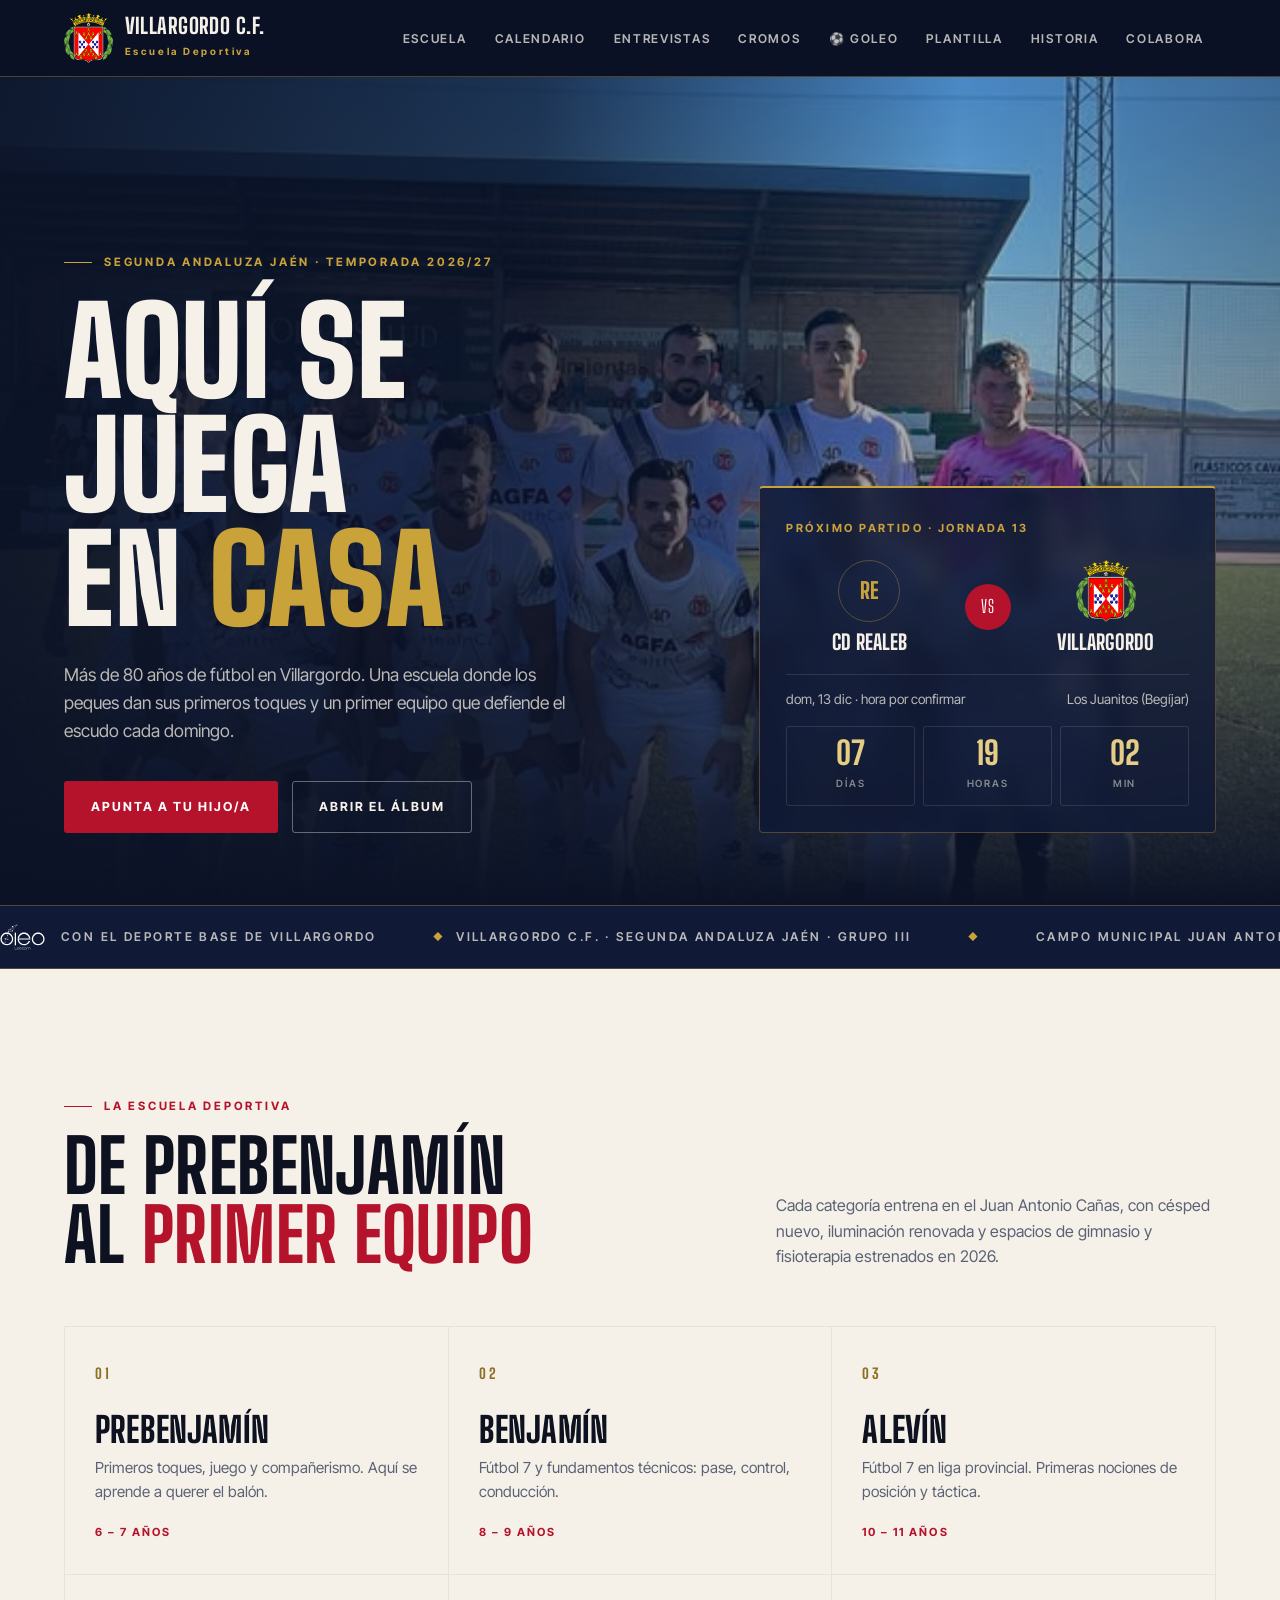
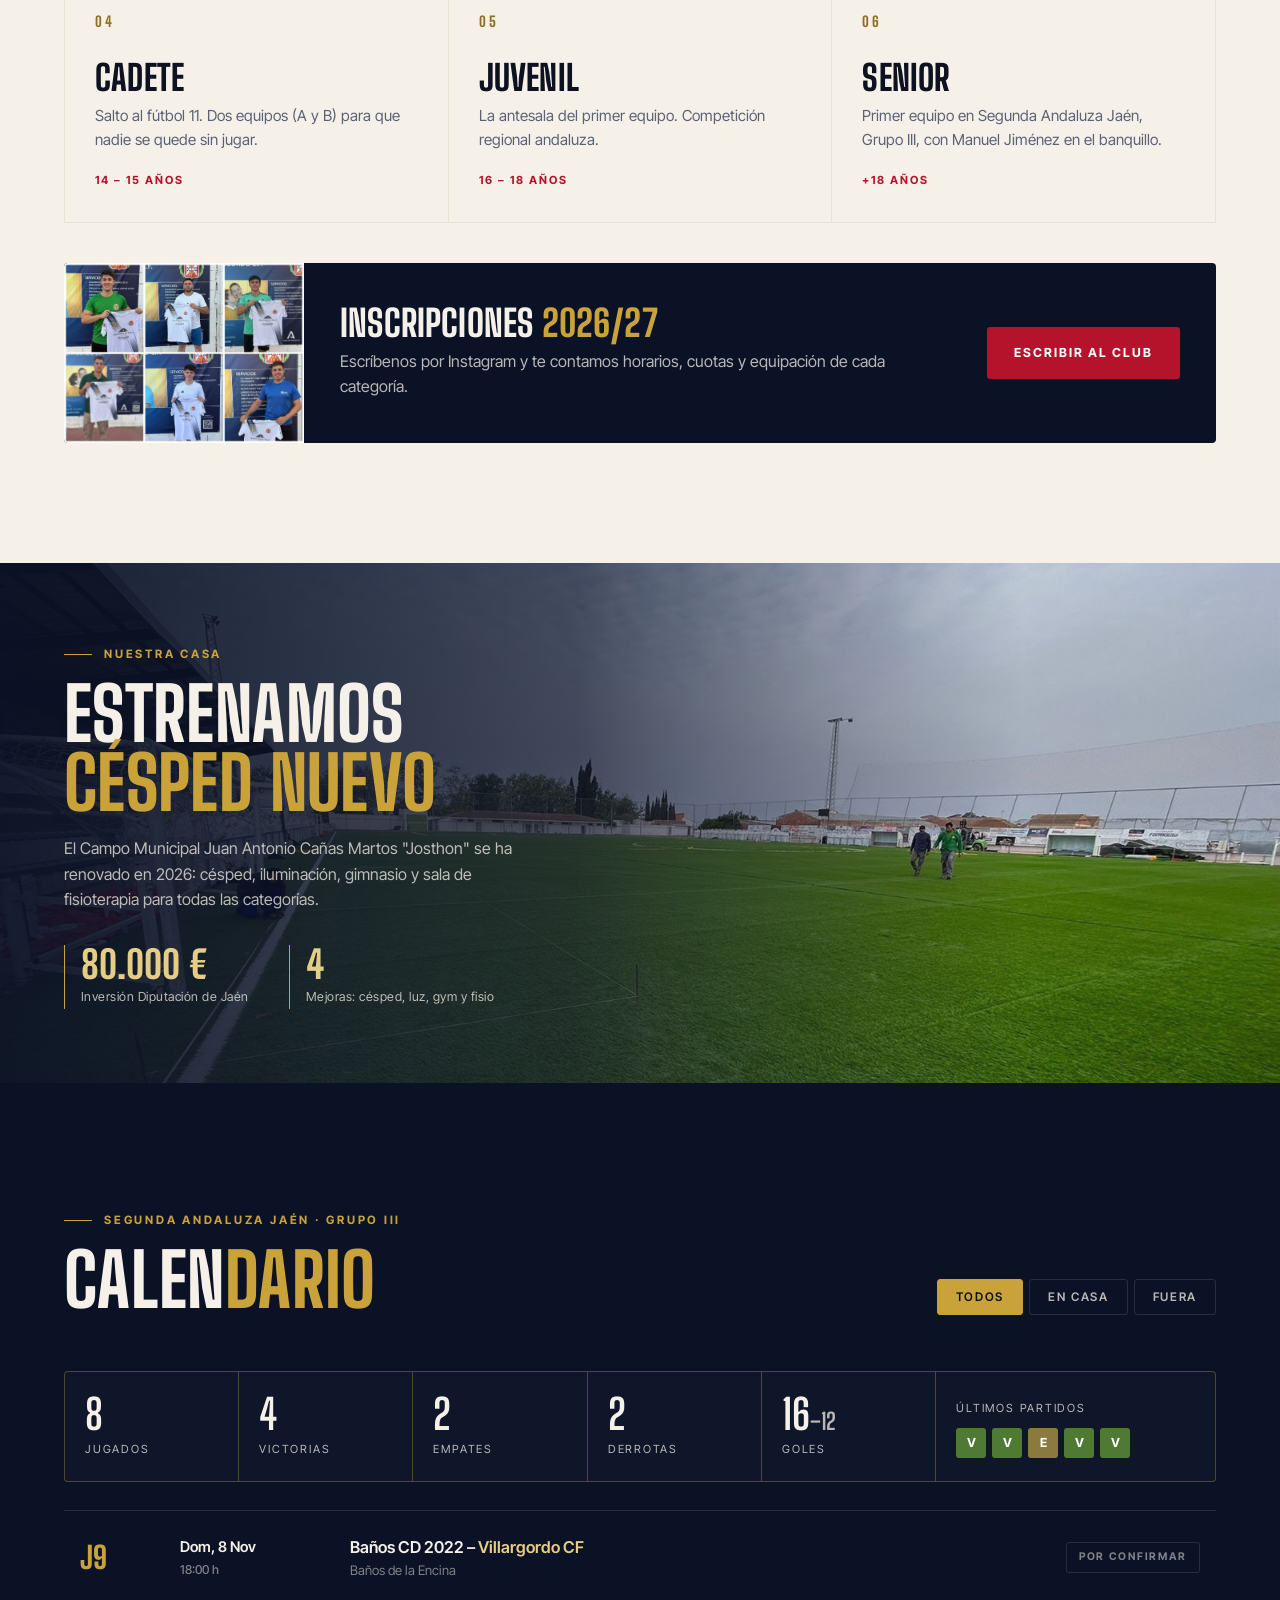
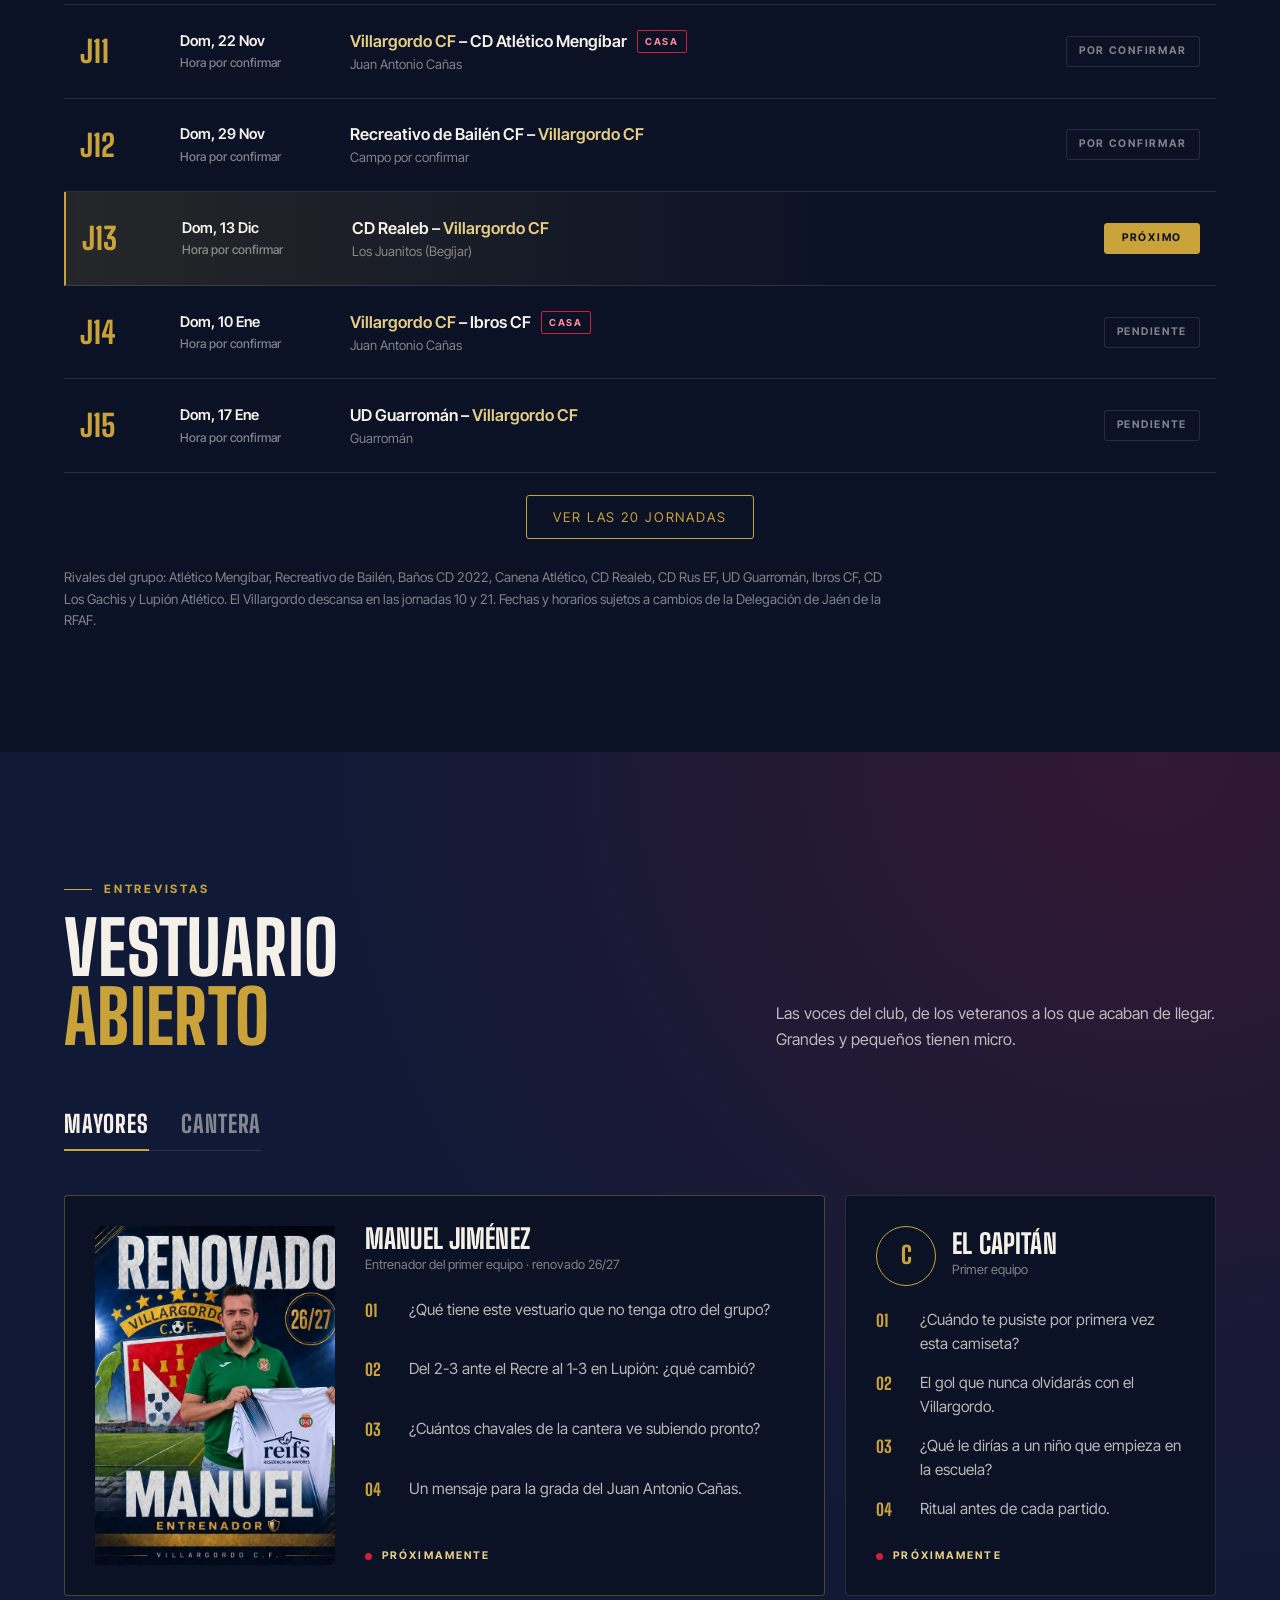
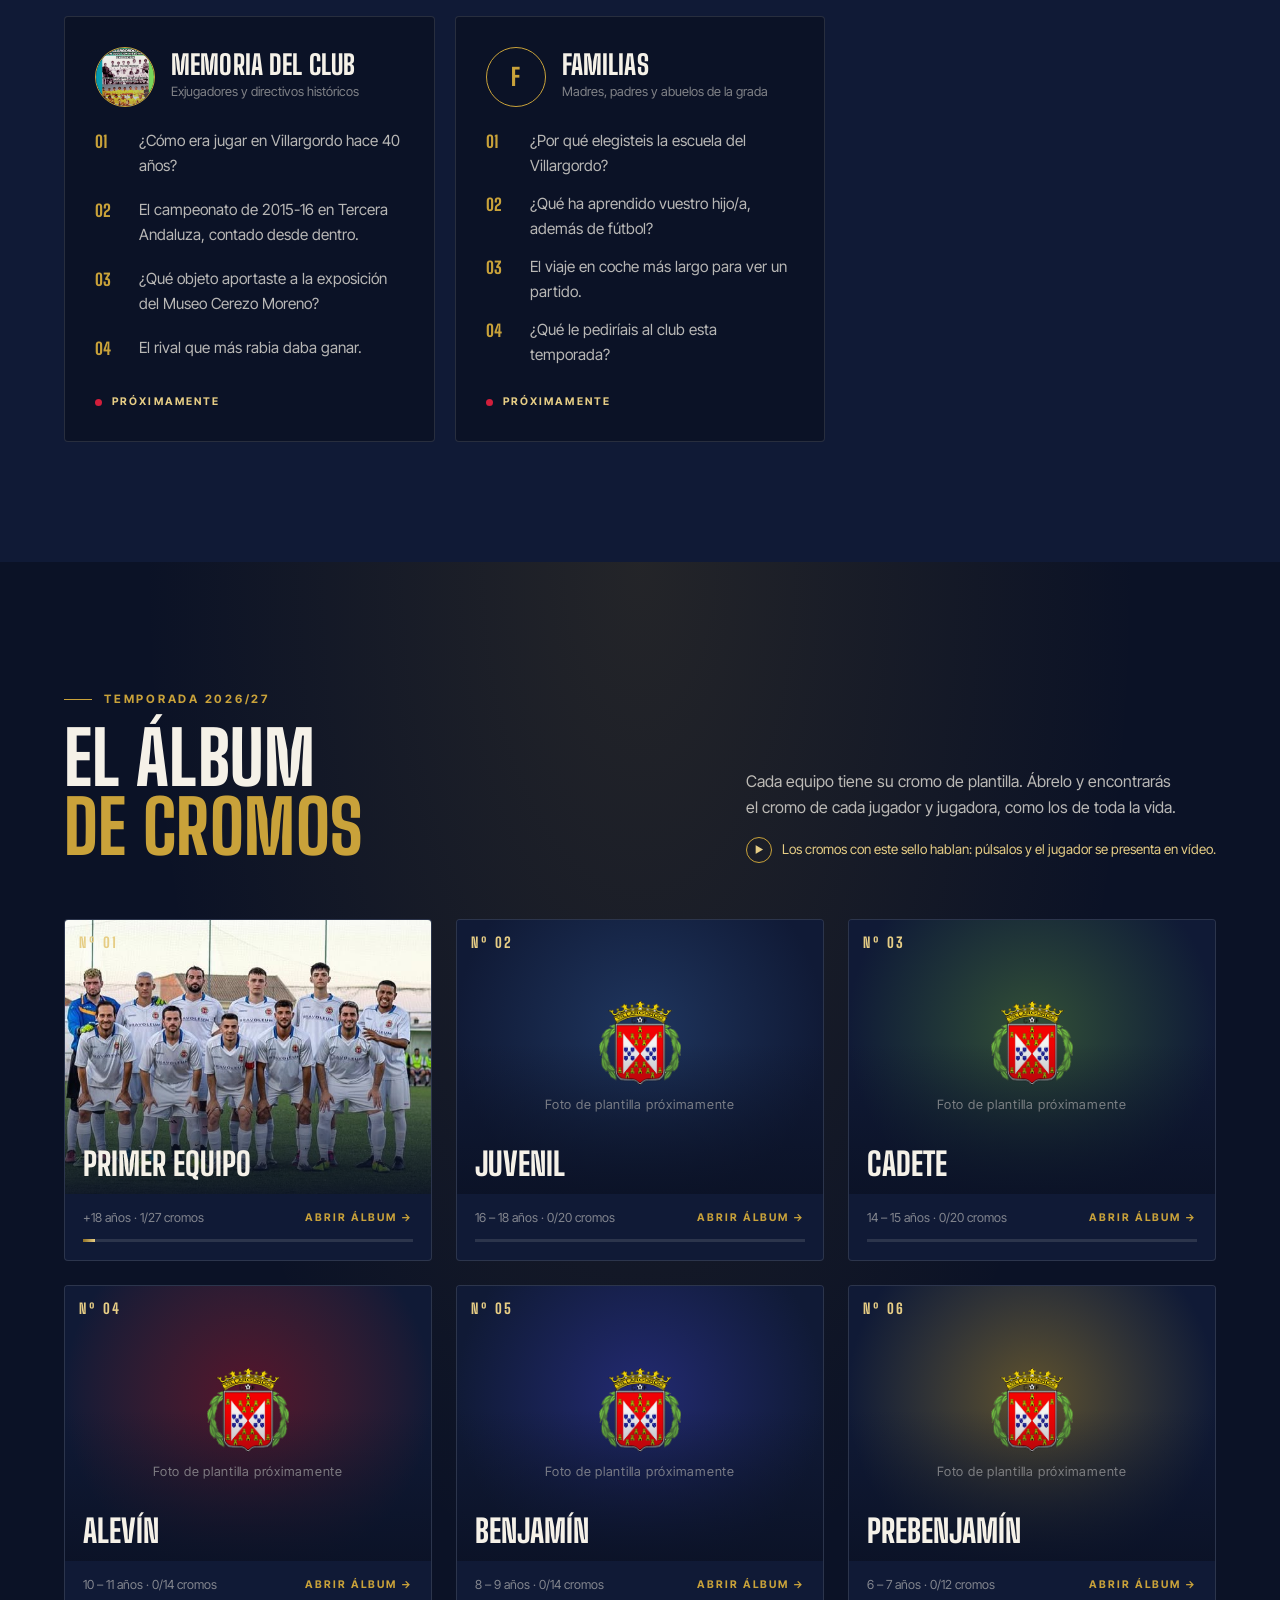
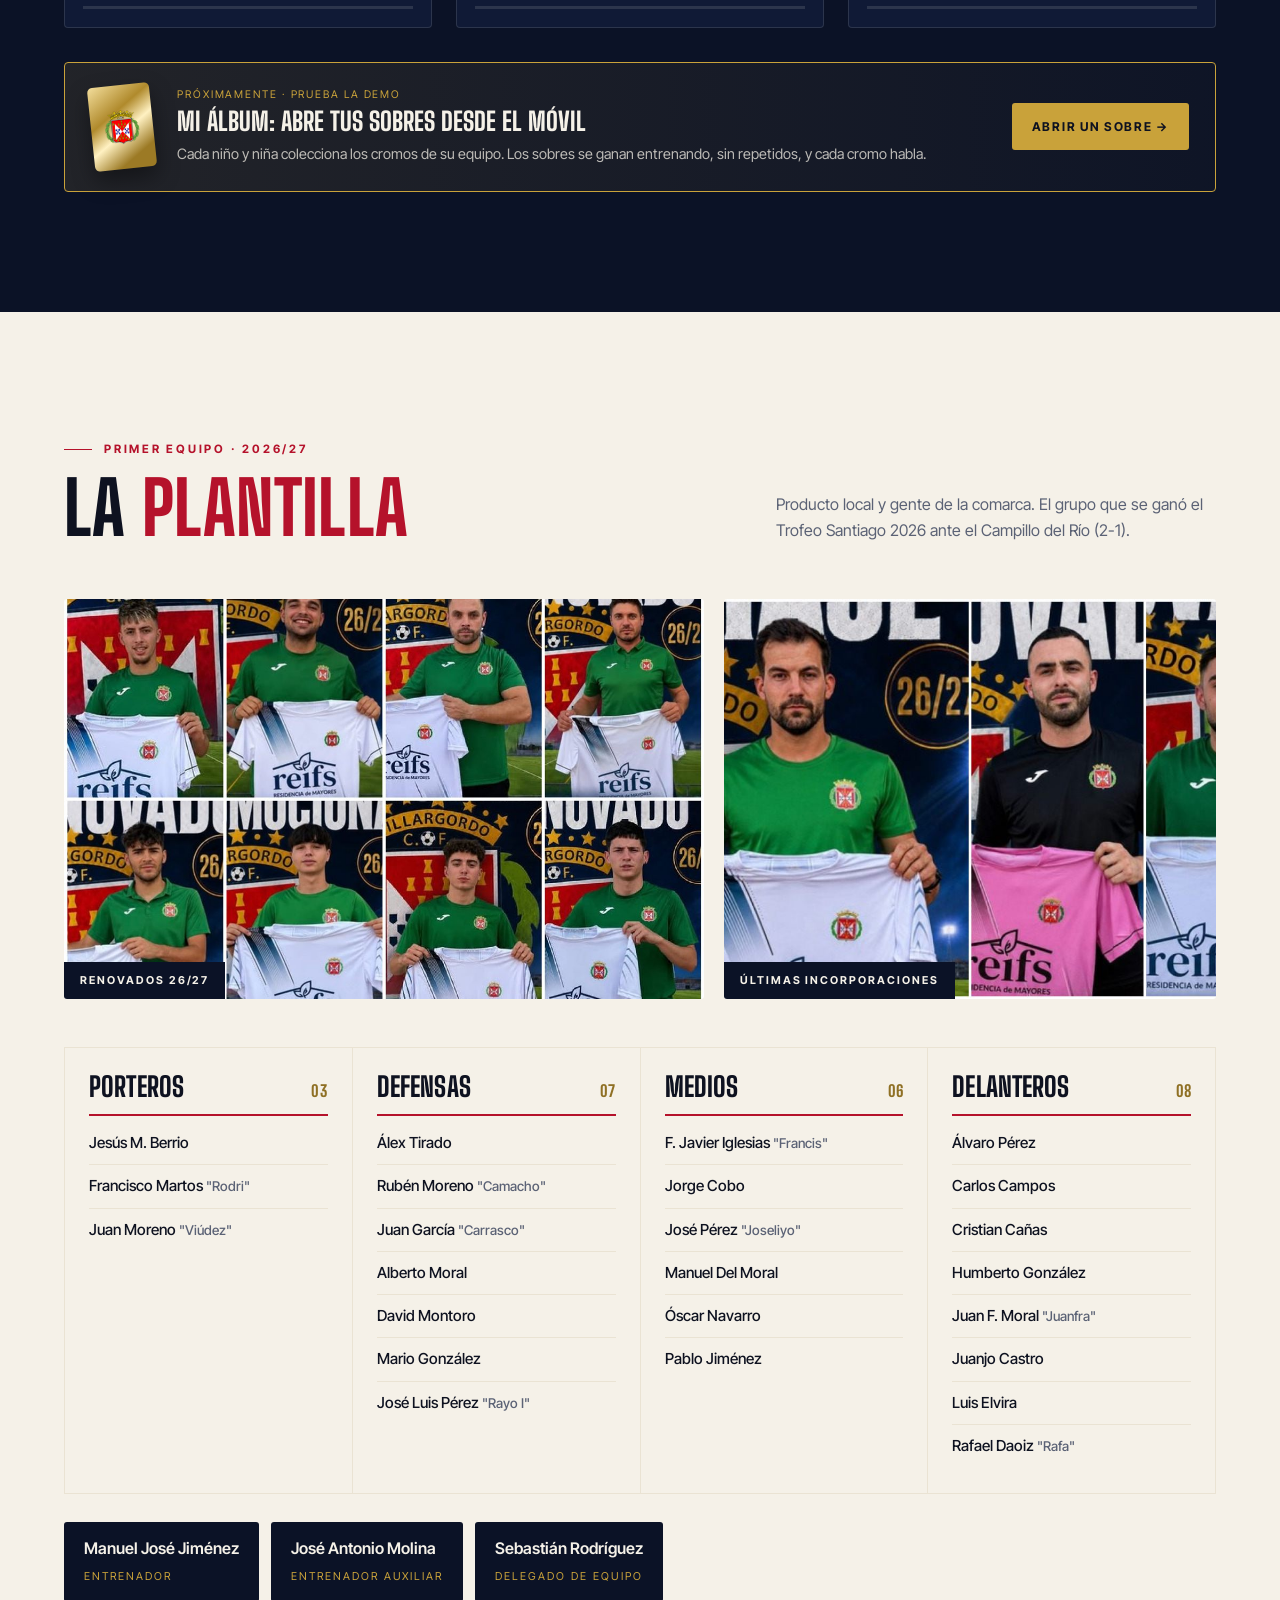
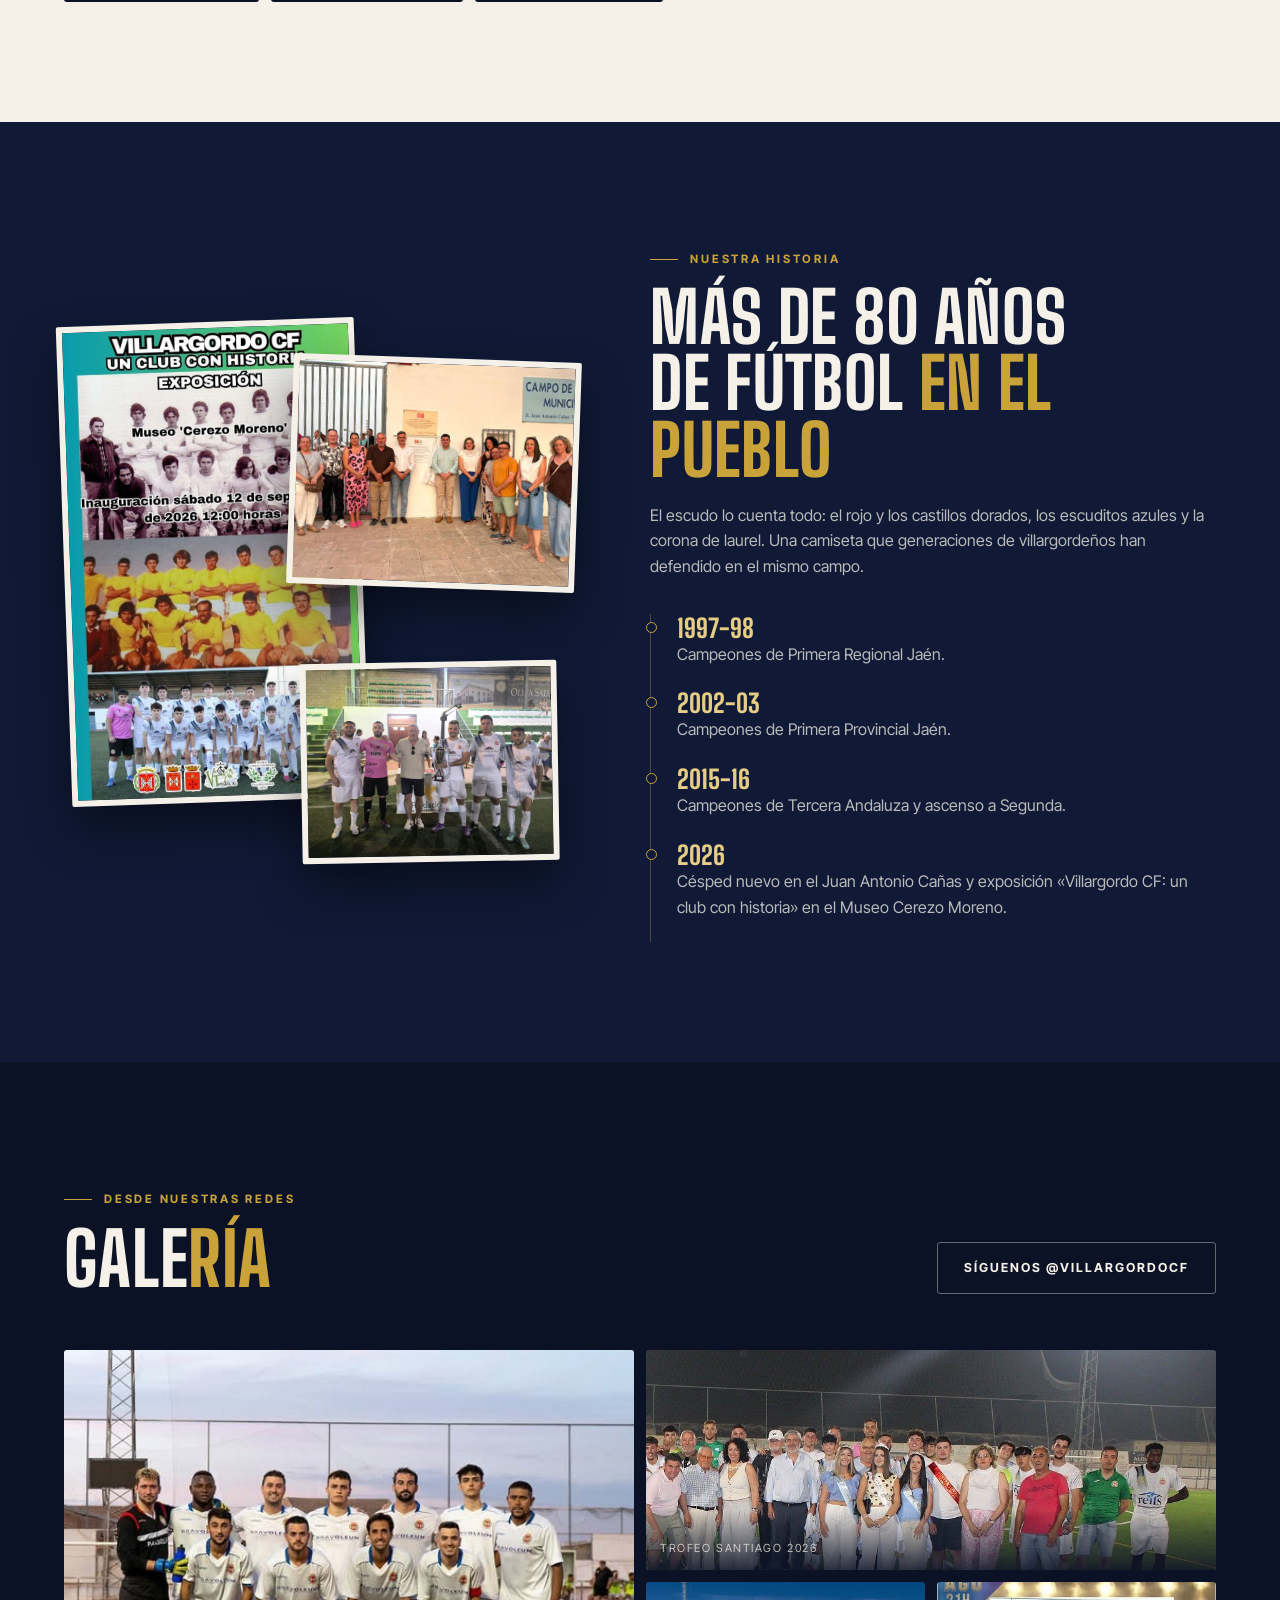
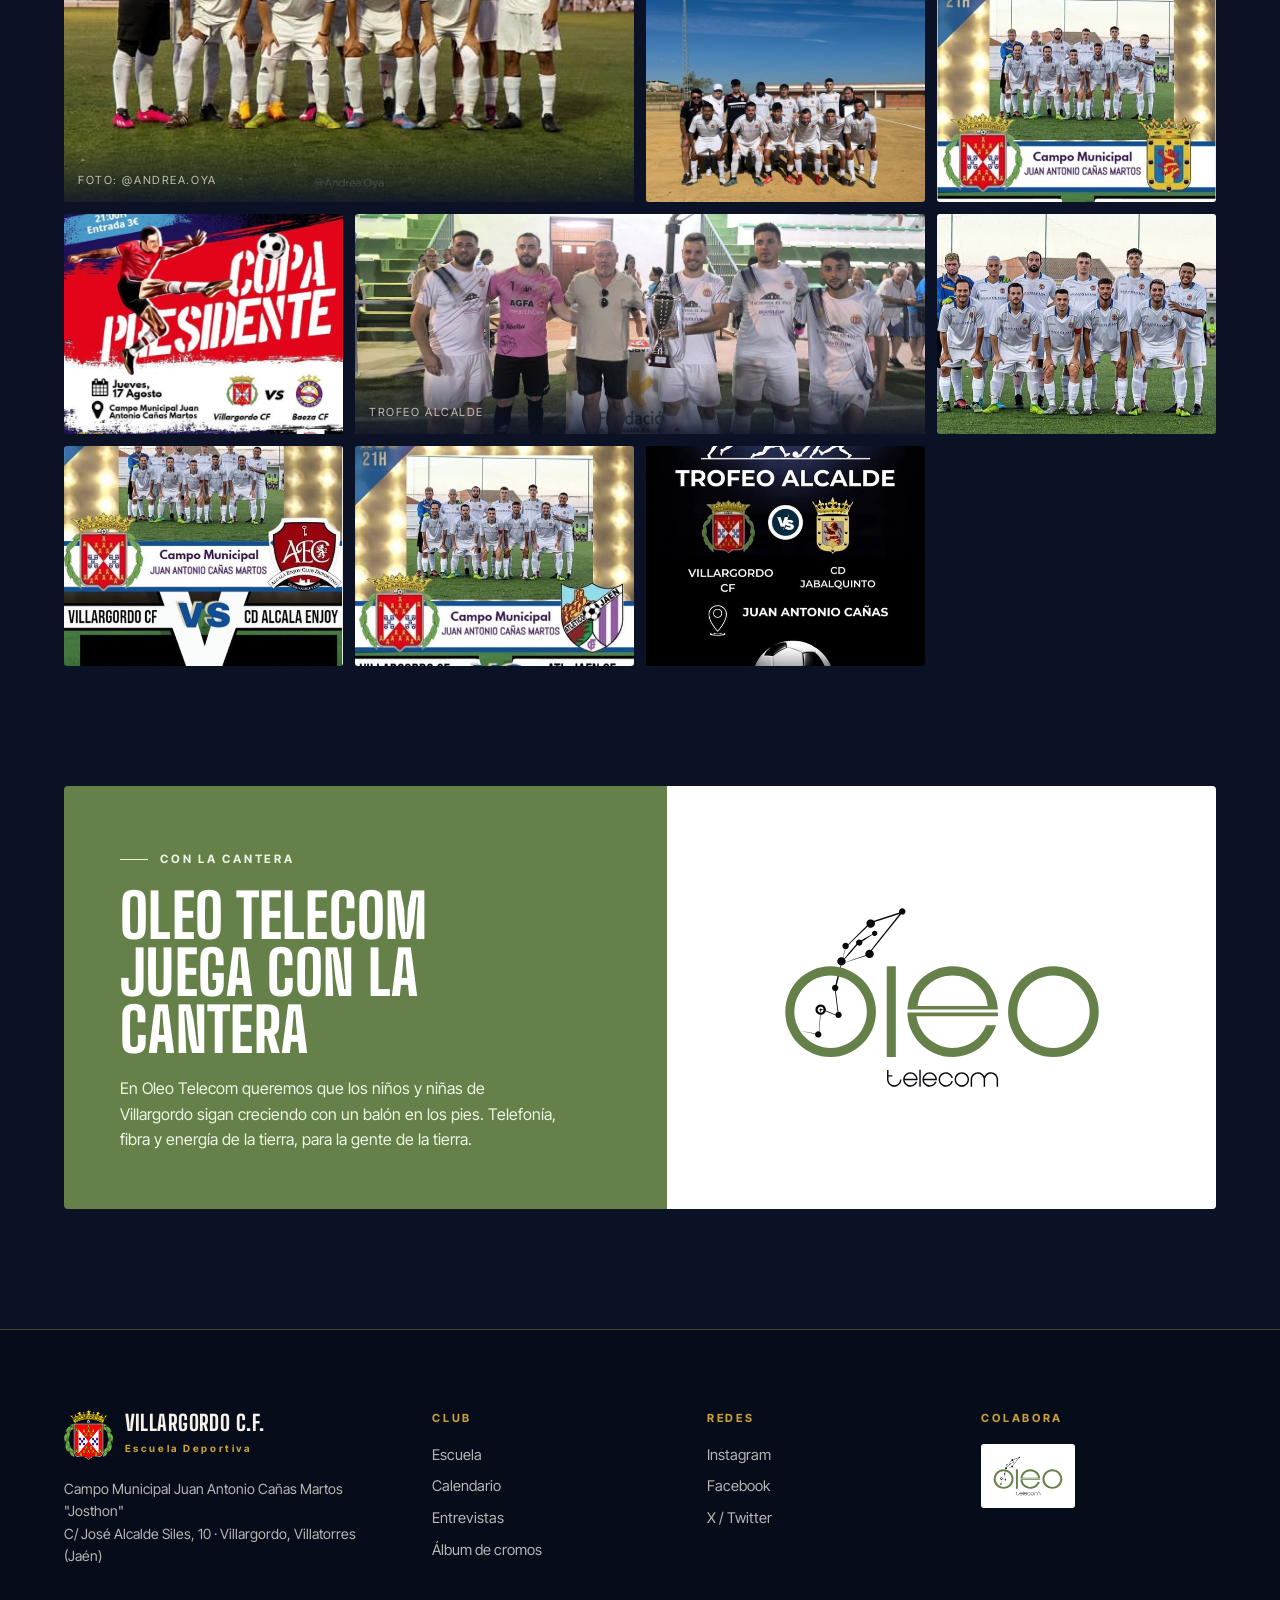
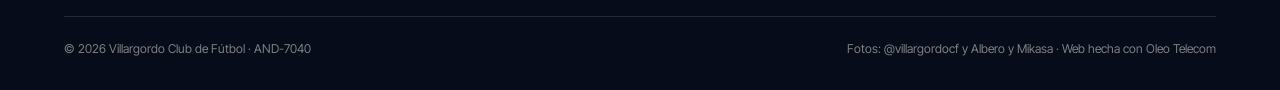
==== commit 8d8469bb: "Actualiza la web 18/11/2026, 16:48:06" ====
--- a/index.html
+++ b/index.html
@@ -406,7 +406,7 @@
         <li><a href="#calendario">Calendario</a></li>
         <li><a href="#entrevistas">Entrevistas</a></li>
         <li><a href="#cromos">Cromos</a></li>
-        <li><a href="juego.html">⚽ Juego</a></li>
+        <li><a href="juego.html">⚽ gOLEO</a></li>
         <li><a href="#plantilla">Plantilla</a></li>
         <li><a href="#historia">Historia</a></li>
         <li><a href="#patrocinio">Colabora</a></li>
@@ -731,7 +731,7 @@
 </footer>
 
 <script src="cromos-render.js?v=2"></script>
-<script src="demo.js?v=5"></script>
+<script src="demo.js?v=6"></script>
 <script>
 /* ===== Álbum de cromos (los datos se gestionan desde club.html) ===== */
 (async function(){
